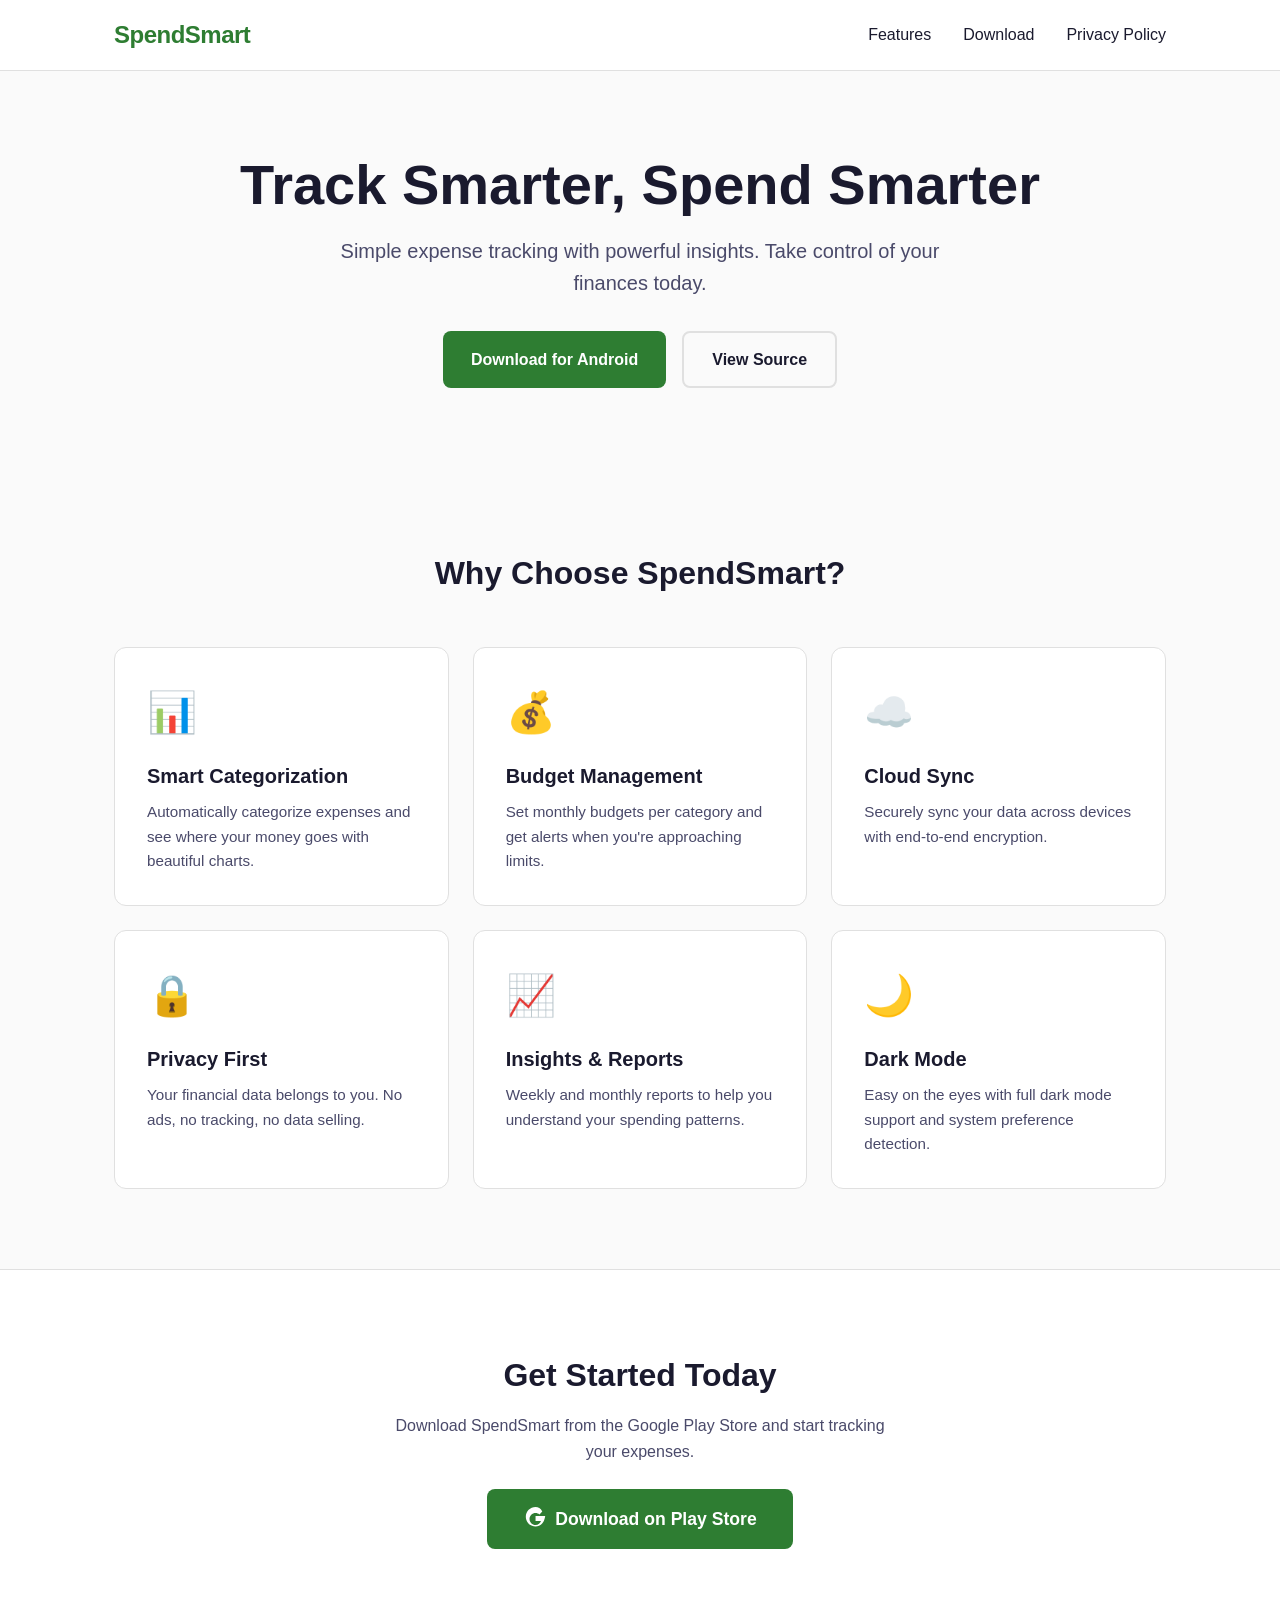
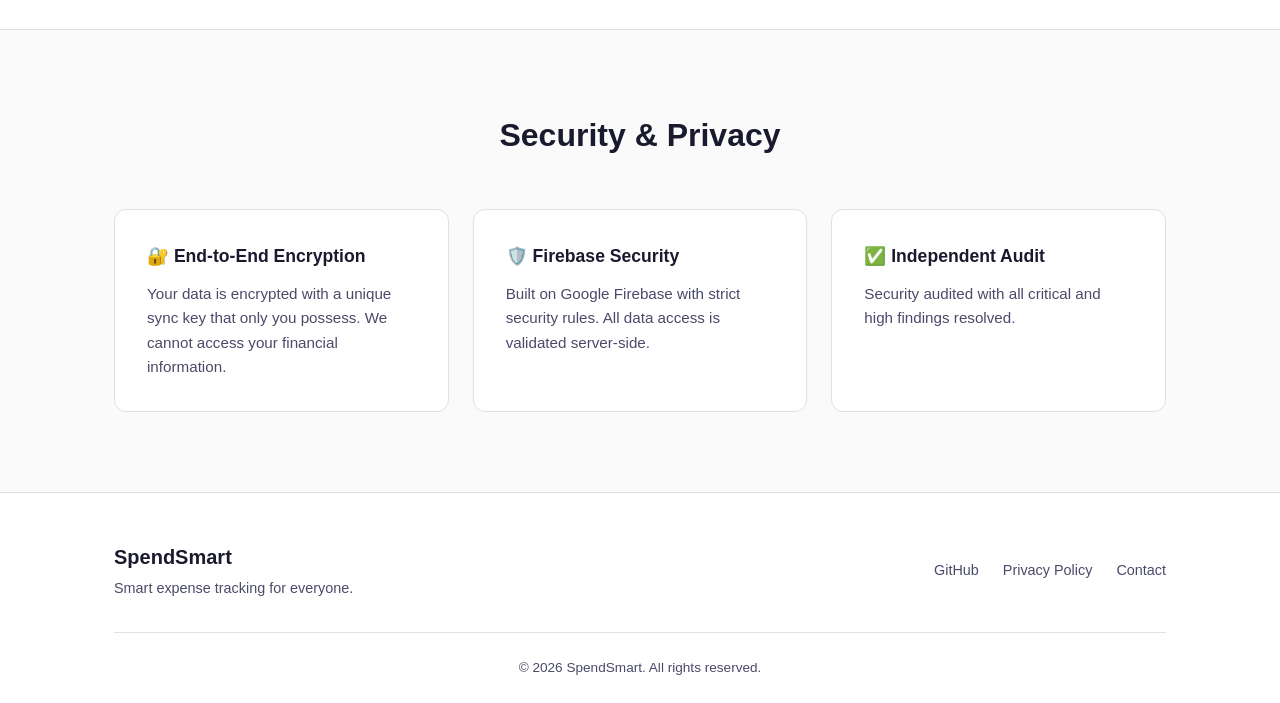
==== index.html @ 64255b1c "Fix broken audit report link pointing to local path" ====
<!DOCTYPE html>
<html lang="en">
<head>
    <meta charset="UTF-8">
    <meta name="viewport" content="width=device-width, initial-scale=1.0">
    <meta name="description" content="SpendSmart - Smart expense tracking made simple. Track your spending, set budgets, and achieve your financial goals.">
    <title>SpendSmart - Smart Expense Tracking</title>
    <link rel="stylesheet" href="src/styles.css">
    <link rel="icon" href="public/favicon.ico">
</head>
<body>
    <header class="header">
        <nav class="nav container">
            <a href="#" class="logo">SpendSmart</a>
            <ul class="nav-links">
                <li><a href="#features">Features</a></li>
                <li><a href="#download">Download</a></li>
                <li><a href="privacy.html">Privacy Policy</a></li>
            </ul>
        </nav>
    </header>

    <main>
        <section class="hero">
            <div class="container">
                <h1>Track Smarter, Spend Smarter</h1>
                <p class="tagline">Simple expense tracking with powerful insights. Take control of your finances today.</p>
                <div class="cta-group">
                    <a href="#download" class="btn btn-primary">Download for Android</a>
                    <a href="https://github.com/mikusan-dot/Spendsmart_Website" class="btn btn-secondary" target="_blank">View Source</a>
                </div>
            </div>
        </section>

        <section id="features" class="features">
            <div class="container">
                <h2>Why Choose SpendSmart?</h2>
                <div class="features-grid">
                    <article class="feature-card">
                        <div class="feature-icon">📊</div>
                        <h3>Smart Categorization</h3>
                        <p>Automatically categorize expenses and see where your money goes with beautiful charts.</p>
                    </article>
                    <article class="feature-card">
                        <div class="feature-icon">💰</div>
                        <h3>Budget Management</h3>
                        <p>Set monthly budgets per category and get alerts when you're approaching limits.</p>
                    </article>
                    <article class="feature-card">
                        <div class="feature-icon">☁️</div>
                        <h3>Cloud Sync</h3>
                        <p>Securely sync your data across devices with end-to-end encryption.</p>
                    </article>
                    <article class="feature-card">
                        <div class="feature-icon">🔒</div>
                        <h3>Privacy First</h3>
                        <p>Your financial data belongs to you. No ads, no tracking, no data selling.</p>
                    </article>
                    <article class="feature-card">
                        <div class="feature-icon">📈</div>
                        <h3>Insights & Reports</h3>
                        <p>Weekly and monthly reports to help you understand your spending patterns.</p>
                    </article>
                    <article class="feature-card">
                        <div class="feature-icon">🌙</div>
                        <h3>Dark Mode</h3>
                        <p>Easy on the eyes with full dark mode support and system preference detection.</p>
                    </article>
                </div>
            </div>
        </section>

        <section id="download" class="download">
            <div class="container">
                <h2>Get Started Today</h2>
                <p>Download SpendSmart from the Google Play Store and start tracking your expenses.</p>
                <a href="https://play.google.com/store/apps/details?id=com.spendsmart.app" class="btn btn-primary btn-large" target="_blank">
                    <svg width="24" height="24" viewBox="0 0 24 24" fill="currentColor"><path d="M12.545,10.239v3.821h5.445c-0.712,2.315-2.647,3.972-5.445,3.972c-3.327,0-6.033-2.706-6.033-6.033s2.706-6.033,6.033-6.033c1.498,0,2.866,0.539,3.921,1.453l2.814-2.814C17.543,0.97,15.364,0,12.545,0C7.178,0,2.81,4.369,2.81,9.737s4.368,9.737,9.737,9.737c5.824,0,8.899-4.736,9.663-10.529H12.545z"/></svg>
                    Download on Play Store
                </a>
            </div>
        </section>

        <section class="security">
            <div class="container">
                <h2>Security & Privacy</h2>
                <div class="security-grid">
                    <div class="security-item">
                        <h3>🔐 End-to-End Encryption</h3>
                        <p>Your data is encrypted with a unique sync key that only you possess. We cannot access your financial information.</p>
                    </div>
                    <div class="security-item">
                        <h3>🛡️ Firebase Security</h3>
                        <p>Built on Google Firebase with strict security rules. All data access is validated server-side.</p>
                    </div>
                    <div class="security-item">
                        <h3>✅ Independent Audit</h3>
                        <p>Security audited with all critical and high findings resolved.</p>
                    </div>
                </div>
            </div>
        </section>
    </main>

    <footer class="footer">
        <div class="container">
            <div class="footer-content">
                <div class="footer-brand">
                    <h3>SpendSmart</h3>
                    <p>Smart expense tracking for everyone.</p>
                </div>
                <nav class="footer-links">
                    <a href="https://github.com/mikusan-dot/Spendsmart_Website" target="_blank">GitHub</a>
                    <a href="privacy.html">Privacy Policy</a>
                    <a href="mailto:support@spendsmart.app">Contact</a>
                </nav>
            </div>
            <div class="footer-bottom">
                <p>&copy; 2026 SpendSmart. All rights reserved.</p>
            </div>
        </div>
    </footer>
</body>
</html>
---- src/styles.css ----
* {
    margin: 0;
    padding: 0;
    box-sizing: border-box;
}

:root {
    --primary: #2E7D32;
    --primary-dark: #1B5E20;
    --primary-light: #4CAF50;
    --secondary: #1565C0;
    --text: #1A1A2E;
    --text-light: #4A4A6A;
    --bg: #FAFAFA;
    --bg-alt: #FFFFFF;
    --border: #E0E0E0;
    --shadow: 0 2px 8px rgba(0,0,0,0.08);
    --shadow-lg: 0 8px 24px rgba(0,0,0,0.12);
    --radius: 12px;
    --transition: 0.2s ease;
}

@media (prefers-color-scheme: dark) {
    :root {
        --primary: #66BB6A;
        --primary-dark: #4CAF50;
        --primary-light: #81C784;
        --secondary: #64B5F6;
        --text: #E8E8F0;
        --text-light: #A0A0B8;
        --bg: #12121A;
        --bg-alt: #1E1E2A;
        --border: #2D2D3D;
        --shadow: 0 2px 8px rgba(0,0,0,0.3);
        --shadow-lg: 0 8px 24px rgba(0,0,0,0.4);
    }
}

html {
    scroll-behavior: smooth;
}

body {
    font-family: -apple-system, BlinkMacSystemFont, 'Segoe UI', Roboto, Oxygen, Ubuntu, sans-serif;
    line-height: 1.6;
    color: var(--text);
    background: var(--bg);
    min-height: 100vh;
    display: flex;
    flex-direction: column;
}

.container {
    max-width: 1100px;
    margin: 0 auto;
    padding: 0 24px;
}

a {
    color: var(--primary);
    text-decoration: none;
    transition: color var(--transition);
}

a:hover {
    color: var(--primary-dark);
}

img {
    max-width: 100%;
    height: auto;
}

/* Header */
.header {
    position: sticky;
    top: 0;
    z-index: 100;
    background: var(--bg-alt);
    border-bottom: 1px solid var(--border);
    padding: 16px 0;
}

.nav {
    display: flex;
    justify-content: space-between;
    align-items: center;
}

.logo {
    font-size: 1.5rem;
    font-weight: 700;
    color: var(--primary);
    letter-spacing: -0.5px;
}

.nav-links {
    display: flex;
    gap: 32px;
    list-style: none;
}

.nav-links a {
    font-weight: 500;
    color: var(--text);
    padding: 8px 0;
    position: relative;
}

.nav-links a::after {
    content: '';
    position: absolute;
    bottom: 0;
    left: 0;
    width: 0;
    height: 2px;
    background: var(--primary);
    transition: width var(--transition);
}

.nav-links a:hover::after {
    width: 100%;
}

/* Buttons */
.btn {
    display: inline-flex;
    align-items: center;
    gap: 8px;
    padding: 14px 28px;
    border-radius: 8px;
    font-weight: 600;
    font-size: 1rem;
    border: none;
    cursor: pointer;
    transition: all var(--transition);
}

.btn-primary {
    background: var(--primary);
    color: white;
}

.btn-primary:hover {
    background: var(--primary-dark);
    transform: translateY(-1px);
    box-shadow: var(--shadow-lg);
}

.btn-secondary {
    background: transparent;
    color: var(--text);
    border: 2px solid var(--border);
}

.btn-secondary:hover {
    border-color: var(--primary);
    color: var(--primary);
}

.btn-large {
    padding: 16px 36px;
    font-size: 1.1rem;
}

/* Hero */
.hero {
    padding: 80px 0;
    text-align: center;
}

.hero h1 {
    font-size: clamp(2.5rem, 5vw, 3.5rem);
    font-weight: 800;
    line-height: 1.2;
    margin-bottom: 16px;
    color: var(--text);
}

.tagline {
    font-size: 1.25rem;
    color: var(--text-light);
    max-width: 600px;
    margin: 0 auto 32px;
}

.cta-group {
    display: flex;
    gap: 16px;
    justify-content: center;
    flex-wrap: wrap;
}

/* Features */
.features {
    padding: 80px 0;
}

.features h2 {
    text-align: center;
    font-size: 2rem;
    margin-bottom: 48px;
    color: var(--text);
}

.features-grid {
    display: grid;
    grid-template-columns: repeat(auto-fit, minmax(280px, 1fr));
    gap: 24px;
}

.feature-card {
    background: var(--bg-alt);
    padding: 32px;
    border-radius: var(--radius);
    border: 1px solid var(--border);
    transition: transform var(--transition), box-shadow var(--transition);
}

.feature-card:hover {
    transform: translateY(-4px);
    box-shadow: var(--shadow-lg);
}

.feature-icon {
    font-size: 2.5rem;
    margin-bottom: 16px;
}

.feature-card h3 {
    font-size: 1.25rem;
    margin-bottom: 8px;
    color: var(--text);
}

.feature-card p {
    color: var(--text-light);
    font-size: 0.95rem;
}

/* Download */
.download {
    padding: 80px 0;
    text-align: center;
    background: var(--bg-alt);
    border-top: 1px solid var(--border);
    border-bottom: 1px solid var(--border);
}

.download h2 {
    font-size: 2rem;
    margin-bottom: 12px;
    color: var(--text);
}

.download p {
    color: var(--text-light);
    margin-bottom: 24px;
    max-width: 500px;
    margin-left: auto;
    margin-right: auto;
}

/* Security */
.security {
    padding: 80px 0;
}

.security h2 {
    text-align: center;
    font-size: 2rem;
    margin-bottom: 48px;
    color: var(--text);
}

.security-grid {
    display: grid;
    grid-template-columns: repeat(auto-fit, minmax(280px, 1fr));
    gap: 24px;
}

.security-item {
    background: var(--bg-alt);
    padding: 32px;
    border-radius: var(--radius);
    border: 1px solid var(--border);
}

.security-item h3 {
    font-size: 1.1rem;
    margin-bottom: 12px;
    color: var(--text);
}

.security-item p {
    color: var(--text-light);
    font-size: 0.95rem;
}

.security-item code {
    background: var(--bg);
    padding: 2px 6px;
    border-radius: 4px;
    font-family: 'SF Mono', Monaco, monospace;
    font-size: 0.85em;
}

/* Privacy Page */
.privacy-main {
    padding: 60px 0 80px;
    flex: 1;
}

.privacy-main h1 {
    font-size: 2.5rem;
    margin-bottom: 8px;
    color: var(--text);
}

.last-updated {
    color: var(--text-light);
    margin-bottom: 40px;
}

.privacy-main section {
    margin-bottom: 40px;
    padding-bottom: 40px;
    border-bottom: 1px solid var(--border);
}

.privacy-main section:last-child {
    border-bottom: none;
}

.privacy-main h2 {
    font-size: 1.5rem;
    margin-bottom: 16px;
    color: var(--text);
}

.privacy-main p {
    color: var(--text-light);
    margin-bottom: 12px;
}

.privacy-main ul {
    margin-left: 24px;
    margin-bottom: 12px;
    color: var(--text-light);
}

.privacy-main li {
    margin-bottom: 8px;
}

.privacy-main strong {
    color: var(--text);
}

/* Footer */
.footer {
    background: var(--bg-alt);
    border-top: 1px solid var(--border);
    padding: 48px 0 24px;
    margin-top: auto;
}

.footer-content {
    display: flex;
    justify-content: space-between;
    align-items: center;
    flex-wrap: wrap;
    gap: 24px;
    margin-bottom: 32px;
}

.footer-brand h3 {
    font-size: 1.25rem;
    color: var(--text);
    margin-bottom: 4px;
}

.footer-brand p {
    color: var(--text-light);
    font-size: 0.9rem;
}

.footer-links {
    display: flex;
    gap: 24px;
}

.footer-links a {
    color: var(--text-light);
    font-weight: 500;
    font-size: 0.9rem;
}

.footer-links a:hover {
    color: var(--primary);
}

.footer-bottom {
    padding-top: 24px;
    border-top: 1px solid var(--border);
    text-align: center;
}

.footer-bottom p {
    color: var(--text-light);
    font-size: 0.85rem;
}

/* Responsive */
@media (max-width: 768px) {
    .nav-links {
        gap: 16px;
    }

    .nav-links a {
        font-size: 0.9rem;
    }

    .hero {
        padding: 60px 0;
    }

    .cta-group {
        flex-direction: column;
        align-items: center;
    }

    .btn {
        width: 100%;
        max-width: 280px;
        justify-content: center;
    }

    .footer-content {
        flex-direction: column;
        text-align: center;
    }
}

@media (max-width: 480px) {
    .container {
        padding: 0 16px;
    }

    .features-grid,
    .security-grid {
        grid-template-columns: 1fr;
    }
}
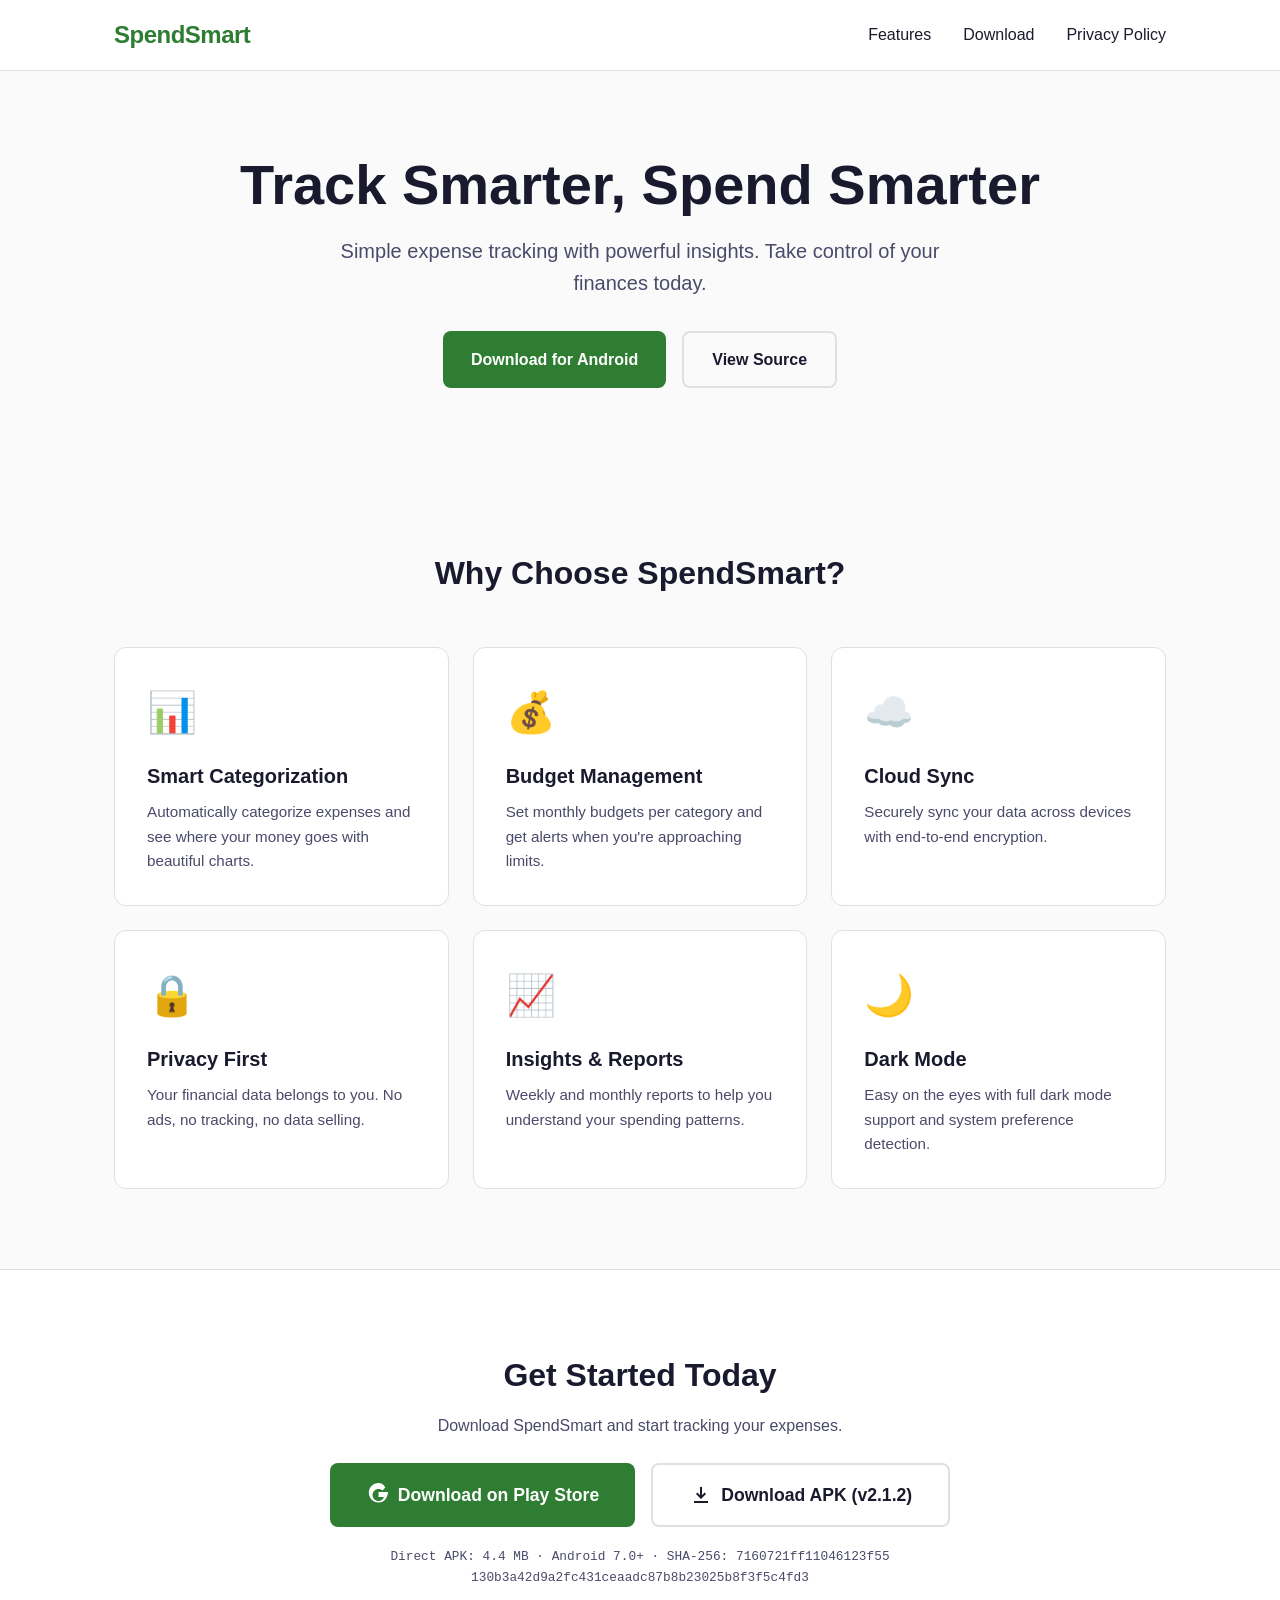
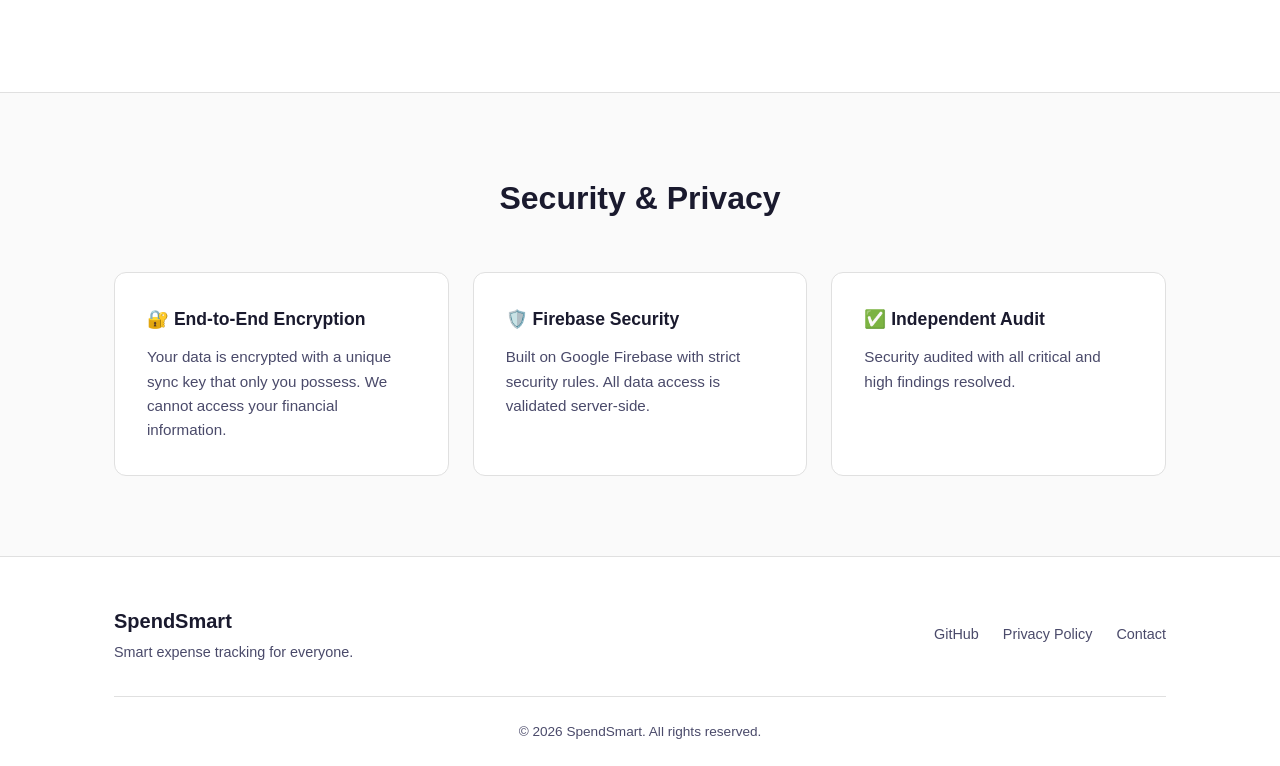
==== commit b8bb8411: "Add release APK (v2.1.2) direct download option" ====
--- a/index.html
+++ b/index.html
@@ -73,11 +73,18 @@
         <section id="download" class="download">
             <div class="container">
                 <h2>Get Started Today</h2>
-                <p>Download SpendSmart from the Google Play Store and start tracking your expenses.</p>
-                <a href="https://play.google.com/store/apps/details?id=com.spendsmart.app" class="btn btn-primary btn-large" target="_blank">
-                    <svg width="24" height="24" viewBox="0 0 24 24" fill="currentColor"><path d="M12.545,10.239v3.821h5.445c-0.712,2.315-2.647,3.972-5.445,3.972c-3.327,0-6.033-2.706-6.033-6.033s2.706-6.033,6.033-6.033c1.498,0,2.866,0.539,3.921,1.453l2.814-2.814C17.543,0.97,15.364,0,12.545,0C7.178,0,2.81,4.369,2.81,9.737s4.368,9.737,9.737,9.737c5.824,0,8.899-4.736,9.663-10.529H12.545z"/></svg>
-                    Download on Play Store
-                </a>
+                <p>Download SpendSmart and start tracking your expenses.</p>
+                <div class="cta-group">
+                    <a href="https://play.google.com/store/apps/details?id=com.spendsmart.app" class="btn btn-primary btn-large" target="_blank" rel="noopener">
+                        <svg width="24" height="24" viewBox="0 0 24 24" fill="currentColor"><path d="M12.545,10.239v3.821h5.445c-0.712,2.315-2.647,3.972-5.445,3.972c-3.327,0-6.033-2.706-6.033-6.033s2.706-6.033,6.033-6.033c1.498,0,2.866,0.539,3.921,1.453l2.814-2.814C17.543,0.97,15.364,0,12.545,0C7.178,0,2.81,4.369,2.81,9.737s4.368,9.737,9.737,9.737c5.824,0,8.899-4.736,9.663-10.529H12.545z"/></svg>
+                        Download on Play Store
+                    </a>
+                    <a href="downloads/SpendSmart-2.1.2-release.apk" class="btn btn-secondary btn-large" download>
+                        <svg width="24" height="24" viewBox="0 0 24 24" fill="currentColor"><path d="M12 16l-5-5 1.41-1.41L11 12.17V4h2v8.17l2.59-2.58L17 11l-5 5zm-7 4h14v-2H5v2z"/></svg>
+                        Download APK (v2.1.2)
+                    </a>
+                </div>
+                <p class="apk-note">Direct APK: 4.4 MB · Android 7.0+ · SHA-256: 7160721ff11046123f55130b3a42d9a2fc431ceaadc87b8b23025b8f3f5c4fd3</p>
             </div>
         </section>
 
--- a/src/styles.css
+++ b/src/styles.css
@@ -261,6 +261,14 @@
     margin-right: auto;
 }
 
+.apk-note {
+    margin-top: 20px;
+    font-size: 0.8rem;
+    color: var(--text-light);
+    word-break: break-all;
+    font-family: 'SF Mono', Monaco, monospace;
+}
+
 /* Security */
 .security {
     padding: 80px 0;
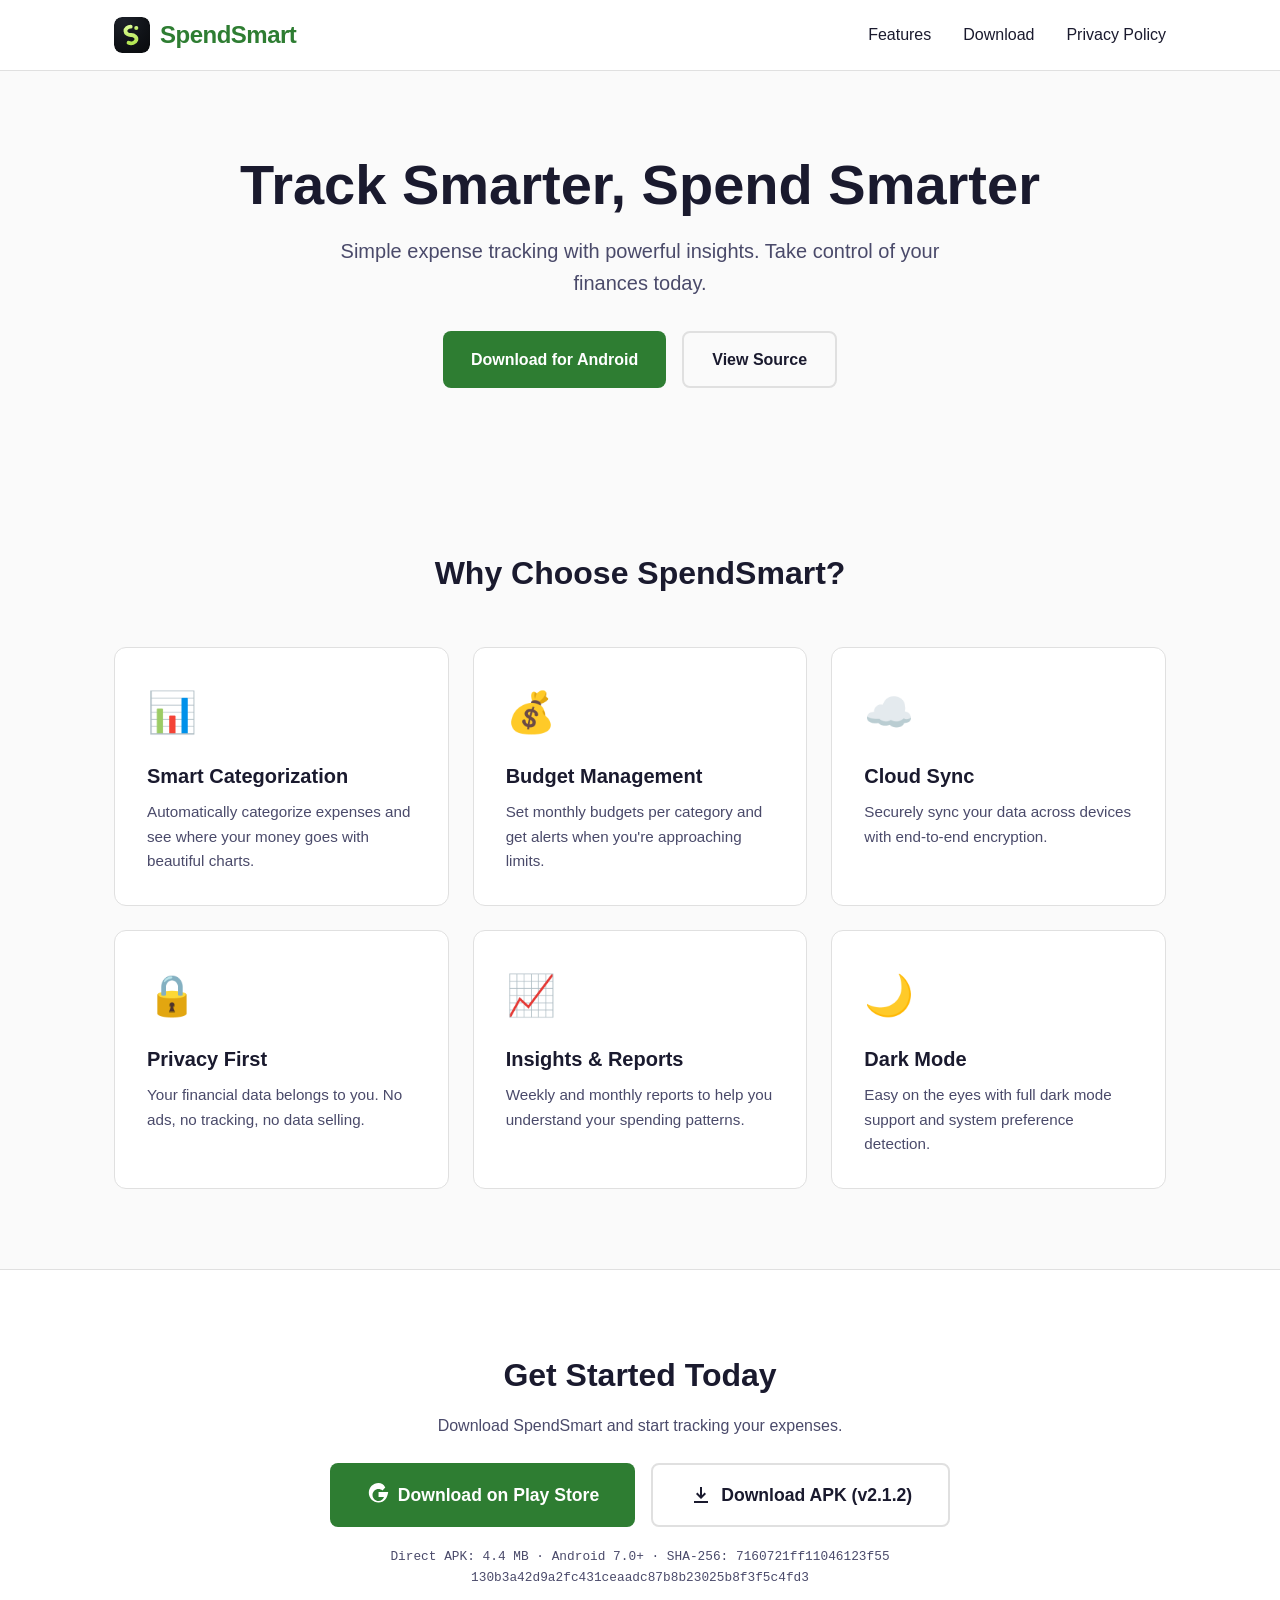
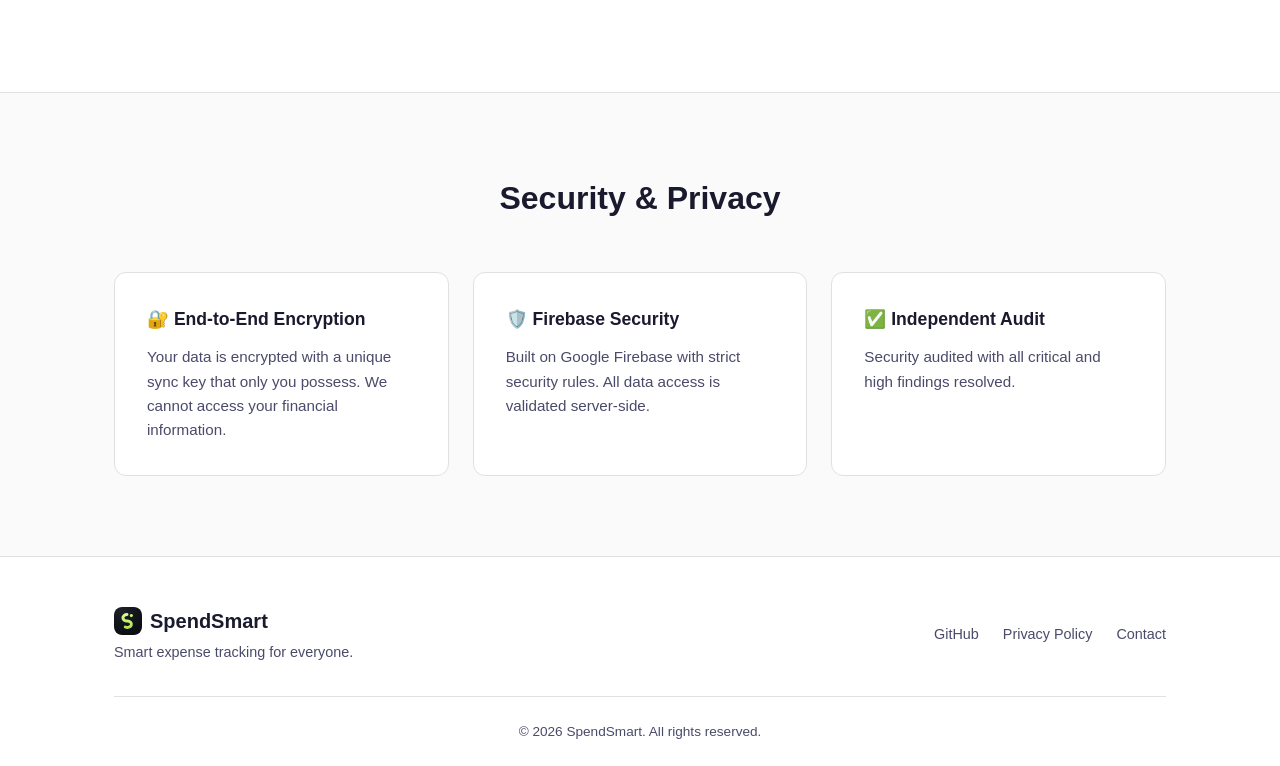
==== commit b2c3100e: "Use app logo for favicon, header and footer" ====
--- a/index.html
+++ b/index.html
@@ -6,12 +6,17 @@
     <meta name="description" content="SpendSmart - Smart expense tracking made simple. Track your spending, set budgets, and achieve your financial goals.">
     <title>SpendSmart - Smart Expense Tracking</title>
     <link rel="stylesheet" href="src/styles.css">
-    <link rel="icon" href="public/favicon.ico">
+    <link rel="icon" type="image/svg+xml" href="public/favicon.svg">
+    <link rel="icon" type="image/png" href="public/favicon.ico">
+    <link rel="apple-touch-icon" href="public/apple-touch-icon.png">
 </head>
 <body>
     <header class="header">
         <nav class="nav container">
-            <a href="#" class="logo">SpendSmart</a>
+            <a href="#" class="logo">
+                <img src="public/logo.svg" alt="SpendSmart logo" class="logo-img" width="36" height="36">
+                <span>SpendSmart</span>
+            </a>
             <ul class="nav-links">
                 <li><a href="#features">Features</a></li>
                 <li><a href="#download">Download</a></li>
@@ -113,7 +118,7 @@
         <div class="container">
             <div class="footer-content">
                 <div class="footer-brand">
-                    <h3>SpendSmart</h3>
+                    <h3><img src="public/logo.svg" alt="" class="logo-img" width="28" height="28">SpendSmart</h3>
                     <p>Smart expense tracking for everyone.</p>
                 </div>
                 <nav class="footer-links">
--- a/src/styles.css
+++ b/src/styles.css
@@ -88,10 +88,25 @@
 }
 
 .logo {
+    display: inline-flex;
+    align-items: center;
+    gap: 10px;
     font-size: 1.5rem;
     font-weight: 700;
     color: var(--primary);
     letter-spacing: -0.5px;
+}
+
+.logo-img {
+    border-radius: 8px;
+    display: inline-block;
+    vertical-align: middle;
+}
+
+.footer-brand h3 {
+    display: flex;
+    align-items: center;
+    gap: 8px;
 }
 
 .nav-links {
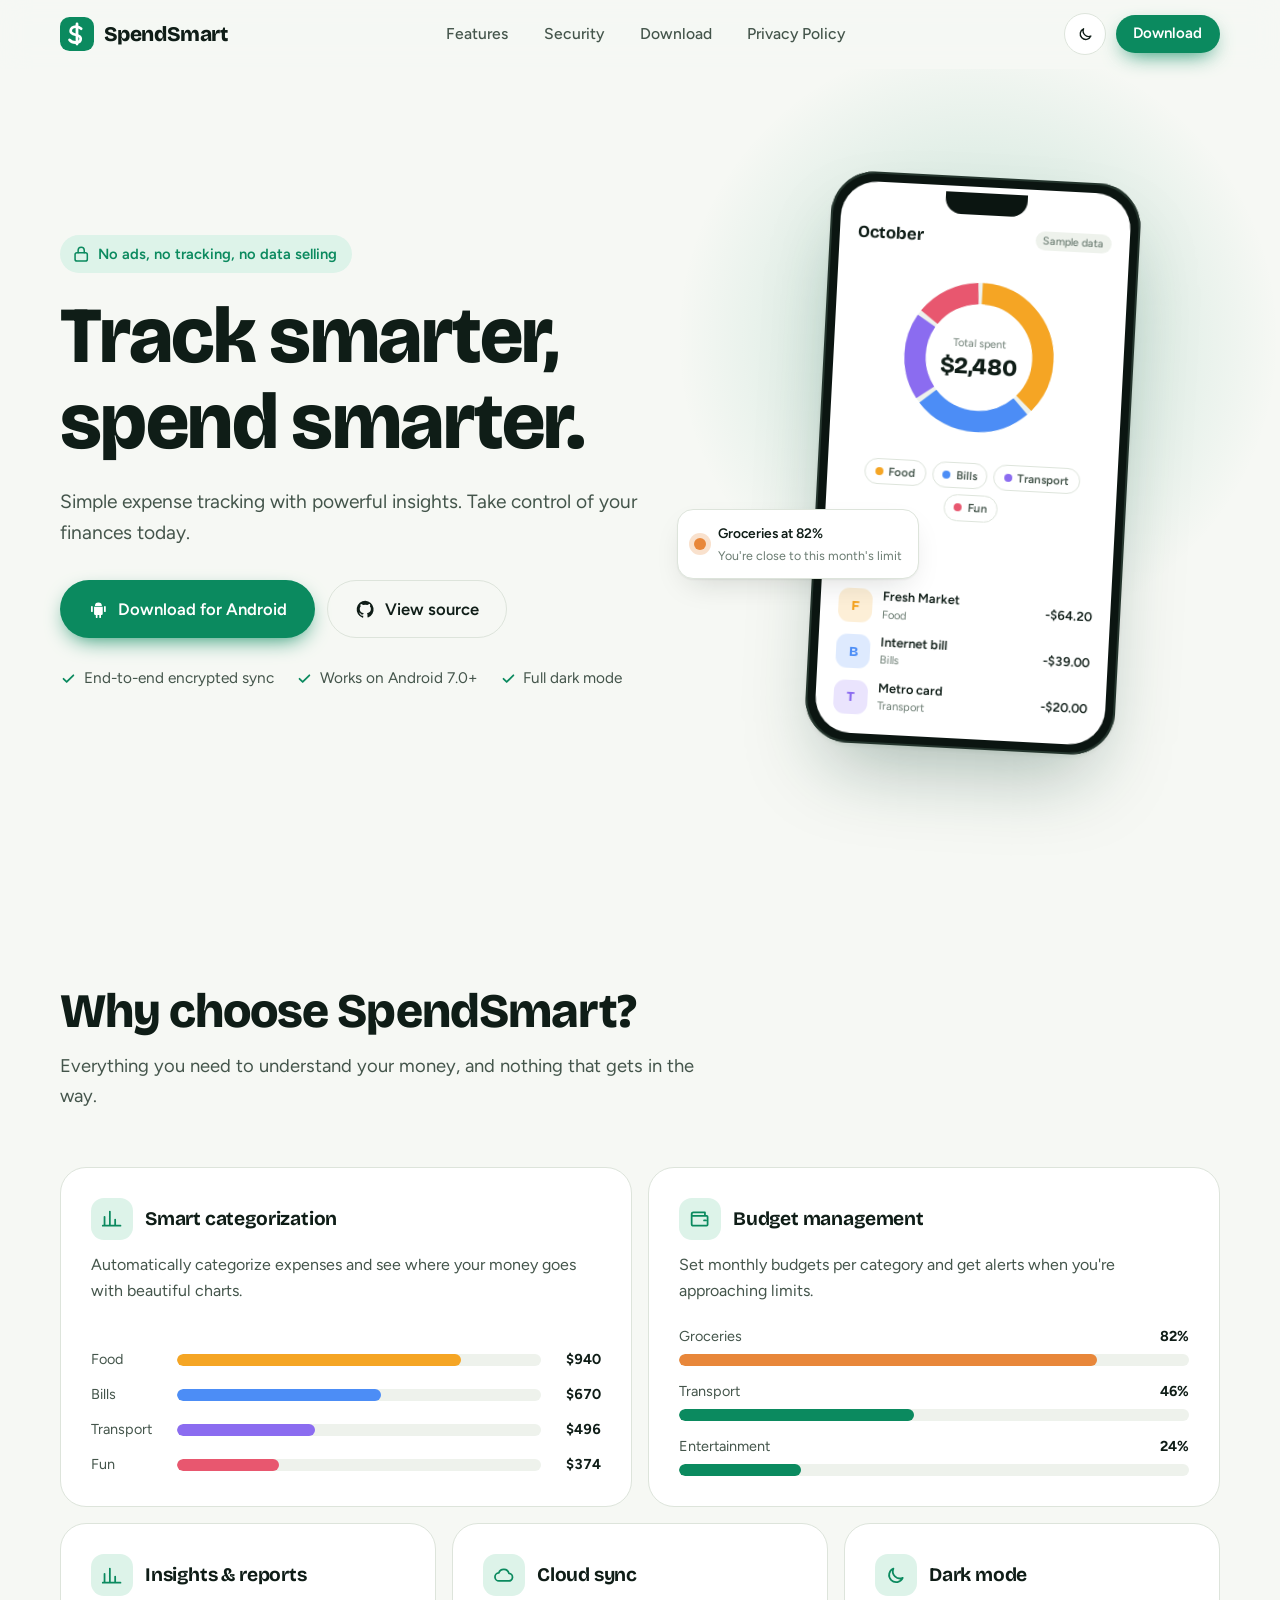
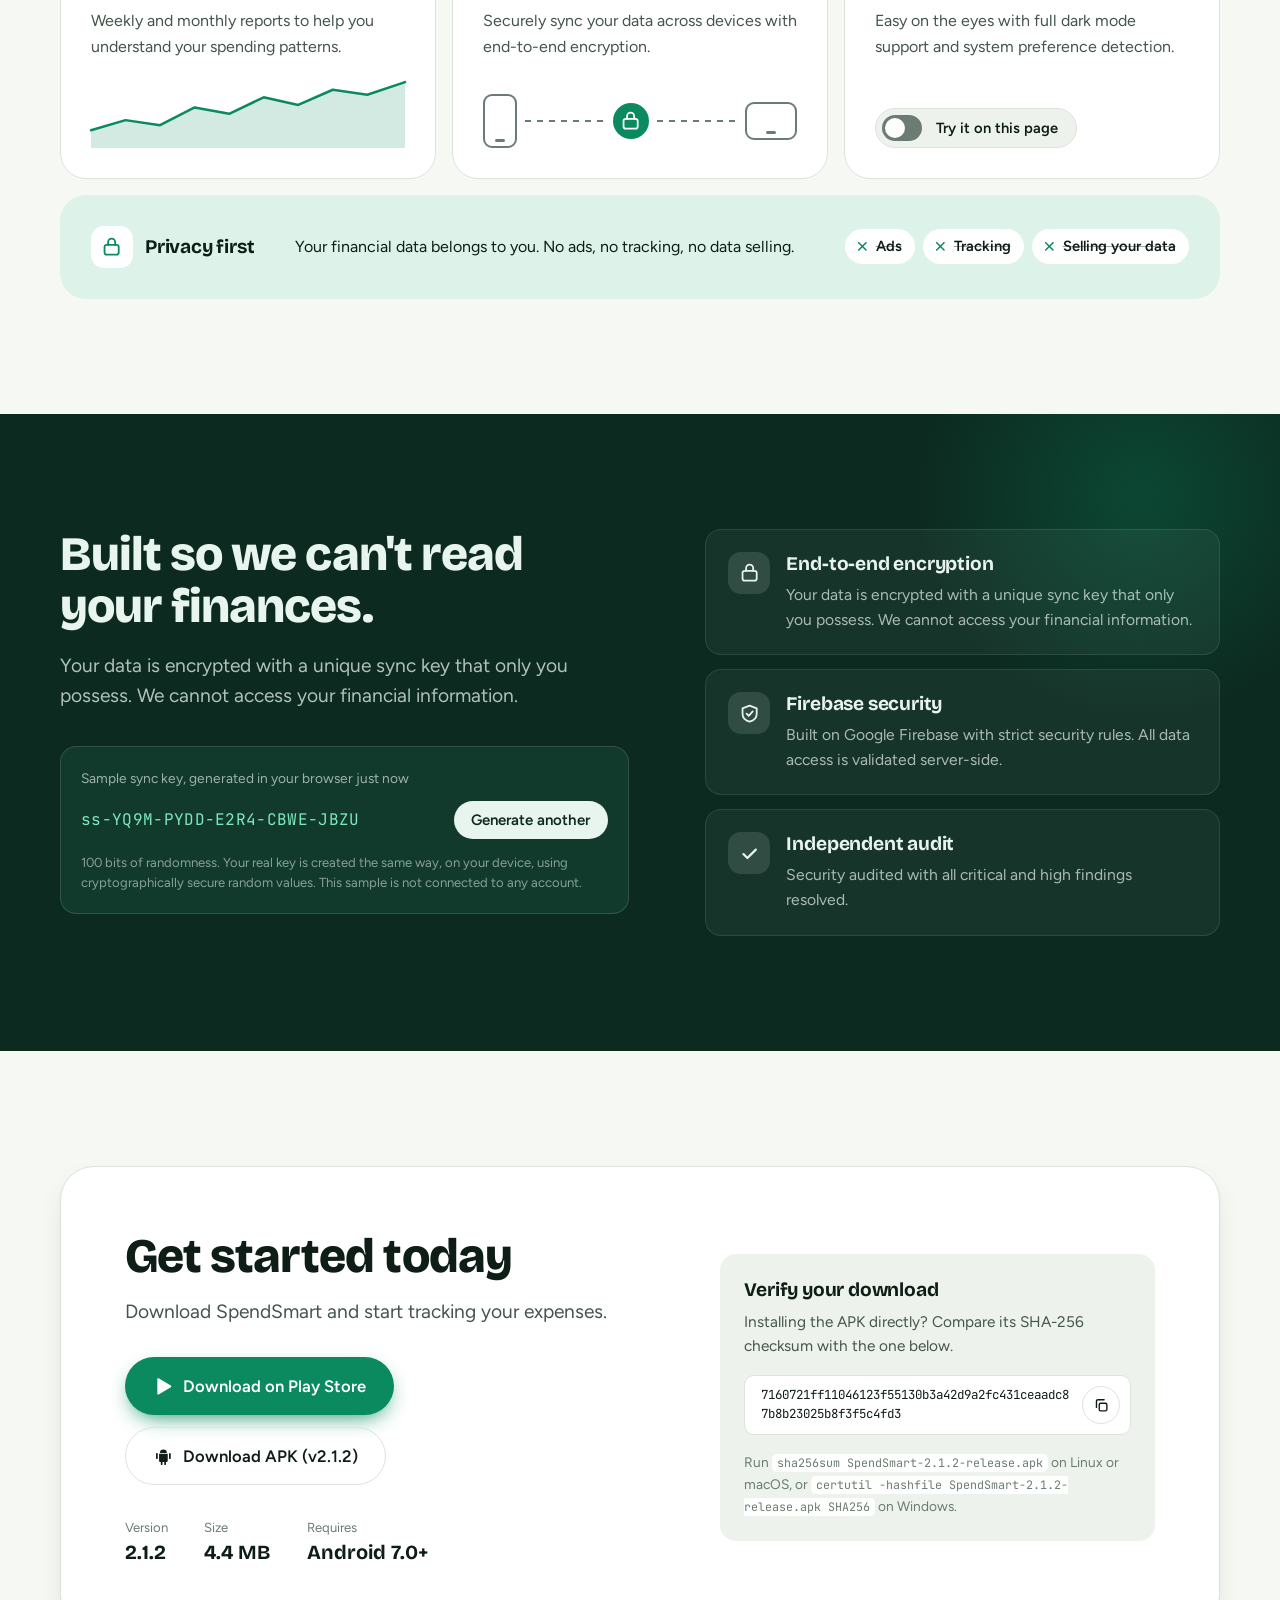
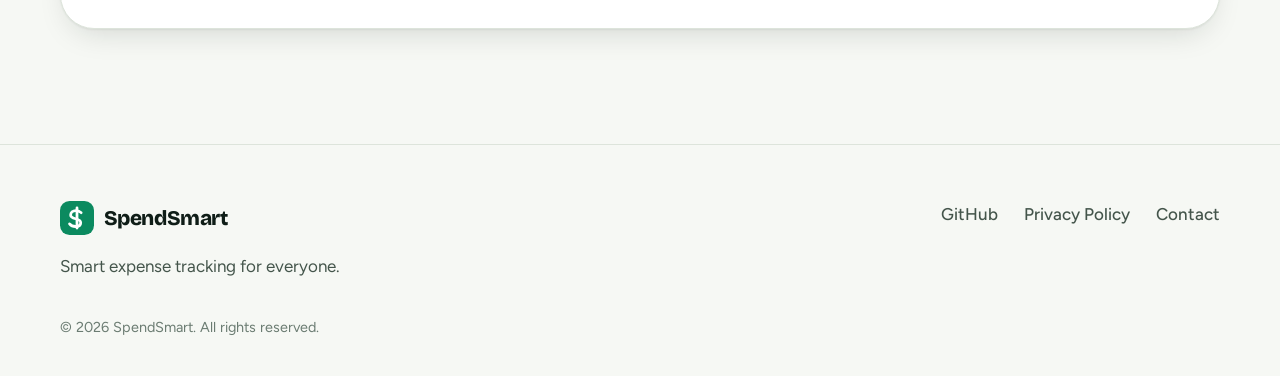
==== commit e2e5287f: "Replace site with new design (interactive preview, bento features, dark mode, checksum verify)" ====
--- a/index.html
+++ b/index.html
@@ -1,136 +1,313 @@
 <!DOCTYPE html>
 <html lang="en">
 <head>
-    <meta charset="UTF-8">
-    <meta name="viewport" content="width=device-width, initial-scale=1.0">
-    <meta name="description" content="SpendSmart - Smart expense tracking made simple. Track your spending, set budgets, and achieve your financial goals.">
-    <title>SpendSmart - Smart Expense Tracking</title>
-    <link rel="stylesheet" href="src/styles.css">
-    <link rel="icon" type="image/svg+xml" href="public/favicon.svg">
-    <link rel="icon" type="image/png" href="public/favicon.ico">
-    <link rel="apple-touch-icon" href="public/apple-touch-icon.png">
+  <meta charset="UTF-8">
+  <meta name="viewport" content="width=device-width, initial-scale=1.0">
+  <title>SpendSmart - Smart Expense Tracking</title>
+  <meta name="description" content="SpendSmart - Smart expense tracking made simple. Track your spending, set budgets, and achieve your financial goals.">
+  <meta name="theme-color" content="#0B8A5F">
+  <meta property="og:type" content="website">
+  <meta property="og:title" content="SpendSmart - Smart Expense Tracking">
+  <meta property="og:description" content="Simple expense tracking with powerful insights. Private by design, encrypted end to end.">
+  <meta property="og:url" content="https://mikusan-dot.github.io/Spendsmart_Website/">
+  <meta name="twitter:card" content="summary">
+  <link rel="icon" type="image/svg+xml" href="public/favicon.svg">
+  <link rel="icon" href="public/favicon.ico" sizes="any">
+  <link rel="preconnect" href="https://fonts.googleapis.com">
+  <link rel="preconnect" href="https://fonts.gstatic.com" crossorigin>
+  <link href="https://fonts.googleapis.com/css2?family=Bricolage+Grotesque:opsz,wght@12..96,500;12..96,700;12..96,800&family=Figtree:wght@400;500;600&family=JetBrains+Mono:wght@500&display=swap" rel="stylesheet">
+  <link rel="stylesheet" href="src/styles.css">
+  <script>
+    /* Apply saved theme before first paint to avoid a flash */
+    try { var t = localStorage.getItem('ss-theme'); if (t) document.documentElement.setAttribute('data-theme', t); } catch (e) {}
+  </script>
 </head>
 <body>
-    <header class="header">
-        <nav class="nav container">
-            <a href="#" class="logo">
-                <img src="public/logo.svg" alt="SpendSmart logo" class="logo-img" width="36" height="36">
-                <span>SpendSmart</span>
-            </a>
-            <ul class="nav-links">
-                <li><a href="#features">Features</a></li>
-                <li><a href="#download">Download</a></li>
-                <li><a href="privacy.html">Privacy Policy</a></li>
+  <a class="skip" href="#main">Skip to content</a>
+
+  <svg width="0" height="0" style="position:absolute" aria-hidden="true">
+    <defs>
+      <symbol id="i-chart" viewBox="0 0 24 24"><path d="M4 20V10M10 20V4M16 20v-7M22 20H2" fill="none" stroke="currentColor" stroke-width="2" stroke-linecap="round"/></symbol>
+      <symbol id="i-wallet" viewBox="0 0 24 24"><path d="M3 7a2 2 0 0 1 2-2h13v4M3 7v11a2 2 0 0 0 2 2h15a1 1 0 0 0 1-1V10a1 1 0 0 0-1-1H5a2 2 0 0 1-2-2Zm14 7h2" fill="none" stroke="currentColor" stroke-width="2" stroke-linecap="round" stroke-linejoin="round"/></symbol>
+      <symbol id="i-sync" viewBox="0 0 24 24"><path d="M20 11a8 8 0 0 0-14.5-3.5M4 4v4h4M4 13a8 8 0 0 0 14.5 3.5M20 20v-4h-4" fill="none" stroke="currentColor" stroke-width="2" stroke-linecap="round" stroke-linejoin="round"/></symbol>
+      <symbol id="i-lock" viewBox="0 0 24 24"><rect x="4" y="10" width="16" height="11" rx="2.5" fill="none" stroke="currentColor" stroke-width="2"/><path d="M8 10V7a4 4 0 0 1 8 0v3" fill="none" stroke="currentColor" stroke-width="2" stroke-linecap="round"/></symbol>
+      <symbol id="i-moon" viewBox="0 0 24 24"><path d="M20 14.5A8 8 0 0 1 9.5 4 8 8 0 1 0 20 14.5Z" fill="none" stroke="currentColor" stroke-width="2" stroke-linejoin="round"/></symbol>
+      <symbol id="i-sun" viewBox="0 0 24 24"><circle cx="12" cy="12" r="4" fill="none" stroke="currentColor" stroke-width="2"/><path d="M12 2v2M12 20v2M2 12h2M20 12h2M4.9 4.9l1.4 1.4M17.7 17.7l1.4 1.4M4.9 19.1l1.4-1.4M17.7 6.3l1.4-1.4" stroke="currentColor" stroke-width="2" stroke-linecap="round"/></symbol>
+      <symbol id="i-shield" viewBox="0 0 24 24"><path d="M12 3 4 6v6c0 4.5 3.2 7.8 8 9 4.8-1.2 8-4.5 8-9V6l-8-3Z" fill="none" stroke="currentColor" stroke-width="2" stroke-linejoin="round"/><path d="m8.5 12 2.5 2.5 4.5-5" fill="none" stroke="currentColor" stroke-width="2" stroke-linecap="round" stroke-linejoin="round"/></symbol>
+      <symbol id="i-cloud" viewBox="0 0 24 24"><path d="M7 18a4.5 4.5 0 0 1-.5-9A6 6 0 0 1 18 9.5 4 4 0 0 1 17.5 18H7Z" fill="none" stroke="currentColor" stroke-width="2" stroke-linejoin="round"/></symbol>
+      <symbol id="i-check" viewBox="0 0 24 24"><path d="m5 12.5 4.5 4.5L19 7.5" fill="none" stroke="currentColor" stroke-width="2.5" stroke-linecap="round" stroke-linejoin="round"/></symbol>
+      <symbol id="i-android" viewBox="0 0 24 24"><path d="M7 9h10v8a1.5 1.5 0 0 1-1.5 1.5H15V21a1 1 0 0 1-2 0v-2.5h-2V21a1 1 0 0 1-2 0v-2.5h-.5A1.5 1.5 0 0 1 7 17V9Zm-3.5 0a1 1 0 0 1 2 0v5a1 1 0 0 1-2 0V9Zm15 0a1 1 0 0 1 2 0v5a1 1 0 0 1-2 0V9ZM8 8a4 4 0 0 1 8 0H8Z" fill="currentColor"/></symbol>
+      <symbol id="i-play" viewBox="0 0 24 24"><path d="M5 3.5v17a1 1 0 0 0 1.5.9l14-8.5a1 1 0 0 0 0-1.8l-14-8.5A1 1 0 0 0 5 3.5Z" fill="currentColor"/></symbol>
+      <symbol id="i-github" viewBox="0 0 24 24"><path d="M12 2a10 10 0 0 0-3.2 19.5c.5.1.7-.2.7-.5v-1.8c-2.8.6-3.4-1.2-3.4-1.2-.5-1.2-1.1-1.5-1.1-1.5-.9-.6.1-.6.1-.6 1 .1 1.5 1 1.5 1 .9 1.5 2.4 1.1 2.9.8.1-.7.4-1.1.6-1.4-2.2-.3-4.6-1.1-4.6-5a3.9 3.9 0 0 1 1-2.7 3.6 3.6 0 0 1 .1-2.7s.8-.3 2.8 1a9.6 9.6 0 0 1 5 0c2-1.3 2.800-1 2.800-1 .6 1.400.2 2.400.1 2.700a3.900 3.900 0 0 1 1 2.700c0 3.900-2.400 4.700-4.600 5 .4.300.7.900.7 1.800v2.700c0 .3.200.6.700.5A10 10 0 0 0 12 2Z" fill="currentColor"/></symbol>
+      <symbol id="i-copy" viewBox="0 0 24 24"><rect x="9" y="9" width="11" height="11" rx="2" fill="none" stroke="currentColor" stroke-width="2"/><path d="M5 15V6a2 2 0 0 1 2-2h9" fill="none" stroke="currentColor" stroke-width="2" stroke-linecap="round"/></symbol>
+      <symbol id="i-x" viewBox="0 0 24 24"><path d="m6 6 12 12M18 6 6 18" fill="none" stroke="currentColor" stroke-width="2.5" stroke-linecap="round"/></symbol>
+      <symbol id="logo" viewBox="0 0 32 32"><rect width="32" height="32" rx="9" fill="currentColor"/><path d="M9 21.500c1.200 1.500 3.200 2.500 5.500 2.500 3 0 5-1.400 5-3.600 0-5-9.500-2.400-9.500-7.200C10 10.700 12 9 15 9c2 0 3.700.7 4.900 2" fill="none" stroke="#fff" stroke-width="2.600" stroke-linecap="round"/><path d="M16 6.500v19" stroke="#fff" stroke-width="2.600" stroke-linecap="round"/></symbol>
+    </defs>
+  </svg>
+
+  <header class="nav" id="top">
+    <div class="wrap nav__in">
+      <a class="brand" href="#top" aria-label="SpendSmart home">
+        <svg class="brand__mark" aria-hidden="true"><use href="#logo"/></svg>
+        <span>SpendSmart</span>
+      </a>
+      <nav class="nav__links" id="menu" aria-label="Main">
+        <a href="#features">Features</a>
+        <a href="#security">Security</a>
+        <a href="#download">Download</a>
+        <a href="privacy.html">Privacy Policy</a>
+      </nav>
+      <div class="nav__actions">
+        <button class="icon-btn" id="themeBtn" type="button" aria-label="Switch to dark mode">
+          <svg class="i-moon" aria-hidden="true"><use href="#i-moon"/></svg>
+          <svg class="i-sun" aria-hidden="true"><use href="#i-sun"/></svg>
+        </button>
+        <a class="btn btn--sm btn--primary nav__cta" href="#download">Download</a>
+        <button class="icon-btn nav__toggle" id="menuBtn" type="button" aria-expanded="false" aria-controls="menu" aria-label="Open menu">
+          <span class="burger" aria-hidden="true"></span>
+        </button>
+      </div>
+    </div>
+  </header>
+
+  <main id="main">
+    <!-- HERO -->
+    <section class="hero">
+      <div class="wrap hero__grid">
+        <div class="hero__copy">
+          <p class="pill"><svg aria-hidden="true"><use href="#i-lock"/></svg> No ads, no tracking, no data selling</p>
+          <h1>Track smarter,<br>spend smarter.</h1>
+          <p class="lead">Simple expense tracking with powerful insights. Take control of your finances today.</p>
+          <div class="hero__cta">
+            <a class="btn btn--primary btn--lg" href="#download"><svg aria-hidden="true"><use href="#i-android"/></svg> Download for Android</a>
+            <a class="btn btn--ghost btn--lg" href="https://github.com/mikusan-dot/Spendsmart_Website" rel="noopener"><svg aria-hidden="true"><use href="#i-github"/></svg> View source</a>
+          </div>
+          <ul class="hero__facts">
+            <li><svg aria-hidden="true"><use href="#i-check"/></svg> End-to-end encrypted sync</li>
+            <li><svg aria-hidden="true"><use href="#i-check"/></svg> Works on Android 7.0+</li>
+            <li><svg aria-hidden="true"><use href="#i-check"/></svg> Full dark mode</li>
+          </ul>
+        </div>
+
+        <!-- Phone: live, interactive preview with sample data -->
+        <div class="stage" aria-label="SpendSmart app preview with sample data">
+          <div class="toast" role="note">
+            <span class="toast__dot"></span>
+            <div><strong>Groceries at 82%</strong><small>You're close to this month's limit</small></div>
+          </div>
+          <div class="phone">
+            <div class="phone__notch" aria-hidden="true"></div>
+            <div class="screen">
+              <div class="screen__top">
+                <span>October</span>
+                <span class="screen__tag">Sample data</span>
+              </div>
+              <div class="donut">
+                <svg viewBox="0 0 120 120" id="donut" role="img" aria-label="Spending by category">
+                  <circle class="donut__track" cx="60" cy="60" r="42"/>
+                </svg>
+                <div class="donut__mid">
+                  <small id="donutLabel">Total spent</small>
+                  <strong id="donutValue">$2,480</strong>
+                </div>
+              </div>
+              <div class="chips" id="chips" role="group" aria-label="Filter by category"></div>
+              <ul class="tx">
+                <li><span class="tx__ic" style="--c:#F5A524">F</span><div><b>Fresh Market</b><small>Food</small></div><em>-$64.20</em></li>
+                <li><span class="tx__ic" style="--c:#4C8DF6">B</span><div><b>Internet bill</b><small>Bills</small></div><em>-$39.00</em></li>
+                <li><span class="tx__ic" style="--c:#8B6CF0">T</span><div><b>Metro card</b><small>Transport</small></div><em>-$20.00</em></li>
+              </ul>
+            </div>
+          </div>
+        </div>
+      </div>
+    </section>
+
+    <!-- FEATURES -->
+    <section class="section" id="features">
+      <div class="wrap">
+        <div class="section__head">
+          <h2>Why choose SpendSmart?</h2>
+          <p>Everything you need to understand your money, and nothing that gets in the way.</p>
+        </div>
+
+        <div class="bento">
+          <article class="tile tile--cat">
+            <div class="tile__head">
+              <span class="ic"><svg aria-hidden="true"><use href="#i-chart"/></svg></span>
+              <h3>Smart categorization</h3>
+            </div>
+            <p>Automatically categorize expenses and see where your money goes with beautiful charts.</p>
+            <div class="bars" aria-hidden="true">
+              <div class="bars__row"><span>Food</span><i style="--w:78%;--c:#F5A524"></i><b>$940</b></div>
+              <div class="bars__row"><span>Bills</span><i style="--w:56%;--c:#4C8DF6"></i><b>$670</b></div>
+              <div class="bars__row"><span>Transport</span><i style="--w:38%;--c:#8B6CF0"></i><b>$496</b></div>
+              <div class="bars__row"><span>Fun</span><i style="--w:28%;--c:#E8576F"></i><b>$374</b></div>
+            </div>
+          </article>
+
+          <article class="tile tile--budget">
+            <div class="tile__head">
+              <span class="ic"><svg aria-hidden="true"><use href="#i-wallet"/></svg></span>
+              <h3>Budget management</h3>
+            </div>
+            <p>Set monthly budgets per category and get alerts when you're approaching limits.</p>
+            <div class="meters" aria-hidden="true">
+              <div class="meter"><div class="meter__top"><span>Groceries</span><b>82%</b></div><div class="meter__bar warn"><i style="--w:82%"></i></div></div>
+              <div class="meter"><div class="meter__top"><span>Transport</span><b>46%</b></div><div class="meter__bar"><i style="--w:46%"></i></div></div>
+              <div class="meter"><div class="meter__top"><span>Entertainment</span><b>24%</b></div><div class="meter__bar"><i style="--w:24%"></i></div></div>
+            </div>
+          </article>
+
+          <article class="tile tile--insights">
+            <div class="tile__head">
+              <span class="ic"><svg aria-hidden="true"><use href="#i-chart"/></svg></span>
+              <h3>Insights &amp; reports</h3>
+            </div>
+            <p>Weekly and monthly reports to help you understand your spending patterns.</p>
+            <svg class="spark" viewBox="0 0 200 60" preserveAspectRatio="none" aria-hidden="true">
+              <path class="spark__area" d="M0 46 L22 38 L44 42 L66 28 L88 33 L110 20 L132 26 L154 14 L176 18 L200 8 L200 60 L0 60Z"/>
+              <path class="spark__line" d="M0 46 L22 38 L44 42 L66 28 L88 33 L110 20 L132 26 L154 14 L176 18 L200 8"/>
+            </svg>
+          </article>
+
+          <article class="tile tile--sync">
+            <div class="tile__head">
+              <span class="ic"><svg aria-hidden="true"><use href="#i-cloud"/></svg></span>
+              <h3>Cloud sync</h3>
+            </div>
+            <p>Securely sync your data across devices with end-to-end encryption.</p>
+            <div class="syncviz" aria-hidden="true">
+              <span class="dev dev--a"></span>
+              <span class="syncviz__line"></span>
+              <span class="syncviz__lock"><svg><use href="#i-lock"/></svg></span>
+              <span class="syncviz__line"></span>
+              <span class="dev dev--b"></span>
+            </div>
+          </article>
+
+          <article class="tile tile--dark">
+            <div class="tile__head">
+              <span class="ic"><svg aria-hidden="true"><use href="#i-moon"/></svg></span>
+              <h3>Dark mode</h3>
+            </div>
+            <p>Easy on the eyes with full dark mode support and system preference detection.</p>
+            <button class="switch" id="demoSwitch" type="button" role="switch" aria-checked="false">
+              <span class="switch__knob"></span>
+              <span class="switch__label">Try it on this page</span>
+            </button>
+          </article>
+
+          <article class="tile tile--privacy">
+            <div class="tile__head">
+              <span class="ic"><svg aria-hidden="true"><use href="#i-lock"/></svg></span>
+              <h3>Privacy first</h3>
+            </div>
+            <p>Your financial data belongs to you. No ads, no tracking, no data selling.</p>
+            <ul class="nos">
+              <li><svg aria-hidden="true"><use href="#i-x"/></svg> Ads</li>
+              <li><svg aria-hidden="true"><use href="#i-x"/></svg> Tracking</li>
+              <li><svg aria-hidden="true"><use href="#i-x"/></svg> Selling your data</li>
             </ul>
-        </nav>
-    </header>
-
-    <main>
-        <section class="hero">
-            <div class="container">
-                <h1>Track Smarter, Spend Smarter</h1>
-                <p class="tagline">Simple expense tracking with powerful insights. Take control of your finances today.</p>
-                <div class="cta-group">
-                    <a href="#download" class="btn btn-primary">Download for Android</a>
-                    <a href="https://github.com/mikusan-dot/Spendsmart_Website" class="btn btn-secondary" target="_blank">View Source</a>
-                </div>
-            </div>
-        </section>
-
-        <section id="features" class="features">
-            <div class="container">
-                <h2>Why Choose SpendSmart?</h2>
-                <div class="features-grid">
-                    <article class="feature-card">
-                        <div class="feature-icon">📊</div>
-                        <h3>Smart Categorization</h3>
-                        <p>Automatically categorize expenses and see where your money goes with beautiful charts.</p>
-                    </article>
-                    <article class="feature-card">
-                        <div class="feature-icon">💰</div>
-                        <h3>Budget Management</h3>
-                        <p>Set monthly budgets per category and get alerts when you're approaching limits.</p>
-                    </article>
-                    <article class="feature-card">
-                        <div class="feature-icon">☁️</div>
-                        <h3>Cloud Sync</h3>
-                        <p>Securely sync your data across devices with end-to-end encryption.</p>
-                    </article>
-                    <article class="feature-card">
-                        <div class="feature-icon">🔒</div>
-                        <h3>Privacy First</h3>
-                        <p>Your financial data belongs to you. No ads, no tracking, no data selling.</p>
-                    </article>
-                    <article class="feature-card">
-                        <div class="feature-icon">📈</div>
-                        <h3>Insights & Reports</h3>
-                        <p>Weekly and monthly reports to help you understand your spending patterns.</p>
-                    </article>
-                    <article class="feature-card">
-                        <div class="feature-icon">🌙</div>
-                        <h3>Dark Mode</h3>
-                        <p>Easy on the eyes with full dark mode support and system preference detection.</p>
-                    </article>
-                </div>
-            </div>
-        </section>
-
-        <section id="download" class="download">
-            <div class="container">
-                <h2>Get Started Today</h2>
-                <p>Download SpendSmart and start tracking your expenses.</p>
-                <div class="cta-group">
-                    <a href="https://play.google.com/store/apps/details?id=com.spendsmart.app" class="btn btn-primary btn-large" target="_blank" rel="noopener">
-                        <svg width="24" height="24" viewBox="0 0 24 24" fill="currentColor"><path d="M12.545,10.239v3.821h5.445c-0.712,2.315-2.647,3.972-5.445,3.972c-3.327,0-6.033-2.706-6.033-6.033s2.706-6.033,6.033-6.033c1.498,0,2.866,0.539,3.921,1.453l2.814-2.814C17.543,0.97,15.364,0,12.545,0C7.178,0,2.81,4.369,2.81,9.737s4.368,9.737,9.737,9.737c5.824,0,8.899-4.736,9.663-10.529H12.545z"/></svg>
-                        Download on Play Store
-                    </a>
-                    <a href="downloads/SpendSmart-2.1.2-release.apk" class="btn btn-secondary btn-large" download>
-                        <svg width="24" height="24" viewBox="0 0 24 24" fill="currentColor"><path d="M12 16l-5-5 1.41-1.41L11 12.17V4h2v8.17l2.59-2.58L17 11l-5 5zm-7 4h14v-2H5v2z"/></svg>
-                        Download APK (v2.1.2)
-                    </a>
-                </div>
-                <p class="apk-note">Direct APK: 4.4 MB · Android 7.0+ · SHA-256: 7160721ff11046123f55130b3a42d9a2fc431ceaadc87b8b23025b8f3f5c4fd3</p>
-            </div>
-        </section>
-
-        <section class="security">
-            <div class="container">
-                <h2>Security & Privacy</h2>
-                <div class="security-grid">
-                    <div class="security-item">
-                        <h3>🔐 End-to-End Encryption</h3>
-                        <p>Your data is encrypted with a unique sync key that only you possess. We cannot access your financial information.</p>
-                    </div>
-                    <div class="security-item">
-                        <h3>🛡️ Firebase Security</h3>
-                        <p>Built on Google Firebase with strict security rules. All data access is validated server-side.</p>
-                    </div>
-                    <div class="security-item">
-                        <h3>✅ Independent Audit</h3>
-                        <p>Security audited with all critical and high findings resolved.</p>
-                    </div>
-                </div>
-            </div>
-        </section>
-    </main>
-
-    <footer class="footer">
-        <div class="container">
-            <div class="footer-content">
-                <div class="footer-brand">
-                    <h3><img src="public/logo.svg" alt="" class="logo-img" width="28" height="28">SpendSmart</h3>
-                    <p>Smart expense tracking for everyone.</p>
-                </div>
-                <nav class="footer-links">
-                    <a href="https://github.com/mikusan-dot/Spendsmart_Website" target="_blank">GitHub</a>
-                    <a href="privacy.html">Privacy Policy</a>
-                    <a href="mailto:support@spendsmart.app">Contact</a>
-                </nav>
-            </div>
-            <div class="footer-bottom">
-                <p>&copy; 2026 SpendSmart. All rights reserved.</p>
-            </div>
-        </div>
-    </footer>
+          </article>
+        </div>
+      </div>
+    </section>
+
+    <!-- SECURITY -->
+    <section class="security" id="security">
+      <div class="wrap security__grid">
+        <div class="security__copy">
+          <h2>Built so we can't read your finances.</h2>
+          <p class="lead">Your data is encrypted with a unique sync key that only you possess. We cannot access your financial information.</p>
+
+          <div class="keybox">
+            <p class="keybox__label" id="keyLabel">Sample sync key, generated in your browser just now</p>
+            <div class="keybox__row">
+              <code id="keyOut" aria-labelledby="keyLabel">ss-XXXX-XXXX-XXXX-XXXX-XXXX</code>
+              <button class="btn btn--sm btn--light" id="keyBtn" type="button">Generate another</button>
+            </div>
+            <p class="keybox__note">100 bits of randomness. Your real key is created the same way, on your device, using cryptographically secure random values. This sample is not connected to any account.</p>
+          </div>
+        </div>
+
+        <ul class="points">
+          <li>
+            <span class="ic ic--inv"><svg aria-hidden="true"><use href="#i-lock"/></svg></span>
+            <div>
+              <h3>End-to-end encryption</h3>
+              <p>Your data is encrypted with a unique sync key that only you possess. We cannot access your financial information.</p>
+            </div>
+          </li>
+          <li>
+            <span class="ic ic--inv"><svg aria-hidden="true"><use href="#i-shield"/></svg></span>
+            <div>
+              <h3>Firebase security</h3>
+              <p>Built on Google Firebase with strict security rules. All data access is validated server-side.</p>
+            </div>
+          </li>
+          <li>
+            <span class="ic ic--inv"><svg aria-hidden="true"><use href="#i-check"/></svg></span>
+            <div>
+              <h3>Independent audit</h3>
+              <p>Security audited with all critical and high findings resolved.</p>
+            </div>
+          </li>
+        </ul>
+      </div>
+    </section>
+
+    <!-- DOWNLOAD -->
+    <section class="section" id="download">
+      <div class="wrap">
+        <div class="dl">
+          <div class="dl__copy">
+            <h2>Get started today</h2>
+            <p class="lead">Download SpendSmart and start tracking your expenses.</p>
+            <div class="dl__btns">
+              <a class="btn btn--primary btn--lg" href="https://play.google.com/store/apps/details?id=com.spendsmart.app" rel="noopener"><svg aria-hidden="true"><use href="#i-play"/></svg> Download on Play Store</a>
+              <a class="btn btn--ghost btn--lg" href="downloads/SpendSmart-2.1.2-release.apk" download><svg aria-hidden="true"><use href="#i-android"/></svg> Download APK (v2.1.2)</a>
+            </div>
+            <dl class="specs">
+              <div><dt>Version</dt><dd>2.1.2</dd></div>
+              <div><dt>Size</dt><dd>4.4 MB</dd></div>
+              <div><dt>Requires</dt><dd>Android 7.0+</dd></div>
+            </dl>
+          </div>
+
+          <div class="verify">
+            <h3>Verify your download</h3>
+            <p>Installing the APK directly? Compare its SHA-256 checksum with the one below.</p>
+            <div class="hash">
+              <code id="hashText">7160721ff11046123f55130b3a42d9a2fc431ceaadc87b8b23025b8f3f5c4fd3</code>
+              <button class="icon-btn" id="hashBtn" type="button" aria-label="Copy SHA-256 checksum"><svg aria-hidden="true"><use href="#i-copy"/></svg></button>
+            </div>
+            <p class="verify__hint">Run <code>sha256sum SpendSmart-2.1.2-release.apk</code> on Linux or macOS, or <code>certutil -hashfile SpendSmart-2.1.2-release.apk SHA256</code> on Windows.</p>
+            <p class="sr-only" id="copyStatus" role="status" aria-live="polite"></p>
+          </div>
+        </div>
+      </div>
+    </section>
+  </main>
+
+  <footer class="foot">
+    <div class="wrap foot__in">
+      <div>
+        <a class="brand" href="#top" aria-label="SpendSmart home">
+          <svg class="brand__mark" aria-hidden="true"><use href="#logo"/></svg>
+          <span>SpendSmart</span>
+        </a>
+        <p>Smart expense tracking for everyone.</p>
+      </div>
+      <nav class="foot__links" aria-label="Footer">
+        <a href="https://github.com/mikusan-dot/Spendsmart_Website" rel="noopener">GitHub</a>
+        <a href="privacy.html">Privacy Policy</a>
+        <a href="mailto:support@spendsmart.app">Contact</a>
+      </nav>
+    </div>
+    <div class="wrap foot__legal">&copy; 2026 SpendSmart. All rights reserved.</div>
+  </footer>
+
+  <script src="src/app.js"></script>
 </body>
-</html>+</html>
--- a/src/styles.css
+++ b/src/styles.css
@@ -1,477 +1,393 @@
-* {
-    margin: 0;
-    padding: 0;
-    box-sizing: border-box;
-}
+/* SpendSmart – design system
+   Edit the tokens in :root to retheme the whole site. */
 
 :root {
-    --primary: #2E7D32;
-    --primary-dark: #1B5E20;
-    --primary-light: #4CAF50;
-    --secondary: #1565C0;
-    --text: #1A1A2E;
-    --text-light: #4A4A6A;
-    --bg: #FAFAFA;
-    --bg-alt: #FFFFFF;
-    --border: #E0E0E0;
-    --shadow: 0 2px 8px rgba(0,0,0,0.08);
-    --shadow-lg: 0 8px 24px rgba(0,0,0,0.12);
-    --radius: 12px;
-    --transition: 0.2s ease;
+  --bg: #F6F8F4;
+  --surface: #FFFFFF;
+  --surface-2: #EEF2EC;
+  --ink: #0F1D17;
+  --ink-2: #44554B;
+  --ink-3: #6B7C72;
+  --line: #DDE4DB;
+  --brand: #0B8A5F;
+  --brand-ink: #FFFFFF;
+  --brand-soft: #DDF3E9;
+  --accent: #F5A524;
+  --warn: #E8873A;
+  --deep: #0C2A20;
+  --deep-2: #123A2C;
+  --deep-ink: #E8F4EE;
+  --shadow: 0 1px 2px rgba(15,29,23,.06), 0 12px 32px -12px rgba(15,29,23,.18);
+  --shadow-lg: 0 2px 4px rgba(15,29,23,.06), 0 40px 80px -24px rgba(11,60,42,.35);
+  --r-sm: 10px;
+  --r-md: 16px;
+  --r-lg: 26px;
+  --font-display: "Bricolage Grotesque", "Segoe UI", system-ui, sans-serif;
+  --font-body: "Figtree", "Segoe UI", system-ui, sans-serif;
+  --font-mono: "JetBrains Mono", ui-monospace, "SF Mono", Menlo, monospace;
+  color-scheme: light;
+}
+
+:root[data-theme="dark"] {
+  --bg: #0A1511;
+  --surface: #11201A;
+  --surface-2: #162A22;
+  --ink: #EAF3EE;
+  --ink-2: #AFC2B7;
+  --ink-3: #82968B;
+  --line: #213A2F;
+  --brand: #2BC58C;
+  --brand-ink: #04241A;
+  --brand-soft: #123D2D;
+  --deep: #071A13;
+  --deep-2: #0E2A20;
+  --deep-ink: #E8F4EE;
+  --shadow: 0 1px 2px rgba(0,0,0,.3), 0 12px 32px -12px rgba(0,0,0,.6);
+  --shadow-lg: 0 2px 4px rgba(0,0,0,.3), 0 40px 80px -24px rgba(0,0,0,.7);
+  color-scheme: dark;
 }
 
 @media (prefers-color-scheme: dark) {
-    :root {
-        --primary: #66BB6A;
-        --primary-dark: #4CAF50;
-        --primary-light: #81C784;
-        --secondary: #64B5F6;
-        --text: #E8E8F0;
-        --text-light: #A0A0B8;
-        --bg: #12121A;
-        --bg-alt: #1E1E2A;
-        --border: #2D2D3D;
-        --shadow: 0 2px 8px rgba(0,0,0,0.3);
-        --shadow-lg: 0 8px 24px rgba(0,0,0,0.4);
-    }
-}
-
-html {
-    scroll-behavior: smooth;
-}
-
+  :root:not([data-theme="light"]) {
+    --bg: #0A1511;
+    --surface: #11201A;
+    --surface-2: #162A22;
+    --ink: #EAF3EE;
+    --ink-2: #AFC2B7;
+    --ink-3: #82968B;
+    --line: #213A2F;
+    --brand: #2BC58C;
+    --brand-ink: #04241A;
+    --brand-soft: #123D2D;
+    --deep: #071A13;
+    --deep-2: #0E2A20;
+    --deep-ink: #E8F4EE;
+    --shadow: 0 1px 2px rgba(0,0,0,.3), 0 12px 32px -12px rgba(0,0,0,.6);
+    --shadow-lg: 0 2px 4px rgba(0,0,0,.3), 0 40px 80px -24px rgba(0,0,0,.7);
+    color-scheme: dark;
+  }
+}
+
+/* ---------- Base ---------- */
+*, *::before, *::after { box-sizing: border-box; }
+html { scroll-behavior: smooth; scroll-padding-top: 84px; }
 body {
-    font-family: -apple-system, BlinkMacSystemFont, 'Segoe UI', Roboto, Oxygen, Ubuntu, sans-serif;
-    line-height: 1.6;
-    color: var(--text);
-    background: var(--bg);
-    min-height: 100vh;
-    display: flex;
-    flex-direction: column;
-}
-
-.container {
-    max-width: 1100px;
-    margin: 0 auto;
-    padding: 0 24px;
-}
-
-a {
-    color: var(--primary);
-    text-decoration: none;
-    transition: color var(--transition);
-}
-
-a:hover {
-    color: var(--primary-dark);
-}
-
-img {
-    max-width: 100%;
-    height: auto;
-}
-
-/* Header */
-.header {
-    position: sticky;
-    top: 0;
-    z-index: 100;
-    background: var(--bg-alt);
-    border-bottom: 1px solid var(--border);
-    padding: 16px 0;
-}
-
+  margin: 0;
+  background: var(--bg);
+  color: var(--ink);
+  font-family: var(--font-body);
+  font-size: 1.0625rem;
+  line-height: 1.6;
+  -webkit-font-smoothing: antialiased;
+  text-rendering: optimizeLegibility;
+  transition: background-color .3s, color .3s;
+}
+h1, h2, h3 { font-family: var(--font-display); line-height: 1.08; letter-spacing: -.02em; margin: 0; font-weight: 800; }
+h1 { font-size: clamp(2.8rem, 6.2vw, 5rem); }
+h2 { font-size: clamp(2rem, 4vw, 3rem); }
+h3 { font-size: 1.2rem; font-weight: 700; letter-spacing: -.01em; line-height: 1.25; }
+p { margin: 0; }
+a { color: inherit; }
+svg { width: 1.25em; height: 1.25em; flex: none; }
+code { font-family: var(--font-mono); font-size: .86em; }
+.wrap { width: min(1160px, 100% - 40px); margin-inline: auto; }
+.lead { font-size: 1.2rem; color: var(--ink-2); max-width: 34em; }
+.sr-only { position: absolute; width: 1px; height: 1px; overflow: hidden; clip: rect(0 0 0 0); white-space: nowrap; }
+.skip { position: absolute; left: 12px; top: -60px; background: var(--ink); color: var(--bg); padding: 10px 16px; border-radius: var(--r-sm); z-index: 100; }
+.skip:focus { top: 12px; }
+:focus-visible { outline: 3px solid var(--brand); outline-offset: 3px; border-radius: 6px; }
+
+/* ---------- Buttons ---------- */
+.btn {
+  display: inline-flex; align-items: center; justify-content: center; gap: .6em;
+  font: 600 1rem/1 var(--font-body);
+  padding: .95em 1.4em; border-radius: 999px; border: 1.5px solid transparent;
+  text-decoration: none; cursor: pointer;
+  transition: transform .18s, box-shadow .18s, background-color .18s, border-color .18s;
+}
+.btn:active { transform: translateY(1px) scale(.99); }
+.btn--lg { padding: 1.05em 1.6em; font-size: 1.04rem; }
+.btn--sm { padding: .7em 1.1em; font-size: .94rem; }
+.btn--primary { background: var(--brand); color: var(--brand-ink); box-shadow: 0 8px 22px -8px var(--brand); }
+.btn--primary:hover { transform: translateY(-2px); box-shadow: 0 14px 28px -10px var(--brand); }
+.btn--ghost { background: transparent; border-color: var(--line); color: var(--ink); }
+.btn--ghost:hover { border-color: var(--ink-3); background: var(--surface); }
+.btn--light { background: var(--deep-ink); color: var(--deep); }
+.btn--light:hover { background: #fff; }
+
+.icon-btn {
+  display: inline-grid; place-items: center; width: 42px; height: 42px;
+  border-radius: 50%; border: 1.5px solid var(--line); background: var(--surface);
+  color: var(--ink); cursor: pointer; transition: border-color .18s, background-color .18s;
+}
+.icon-btn:hover { border-color: var(--ink-3); }
+
+/* ---------- Nav ---------- */
 .nav {
-    display: flex;
-    justify-content: space-between;
-    align-items: center;
-}
-
-.logo {
-    display: inline-flex;
-    align-items: center;
-    gap: 10px;
-    font-size: 1.5rem;
-    font-weight: 700;
-    color: var(--primary);
-    letter-spacing: -0.5px;
-}
-
-.logo-img {
-    border-radius: 8px;
-    display: inline-block;
-    vertical-align: middle;
-}
-
-.footer-brand h3 {
-    display: flex;
-    align-items: center;
-    gap: 8px;
-}
-
-.nav-links {
-    display: flex;
-    gap: 32px;
-    list-style: none;
-}
-
-.nav-links a {
-    font-weight: 500;
-    color: var(--text);
-    padding: 8px 0;
-    position: relative;
-}
-
-.nav-links a::after {
-    content: '';
-    position: absolute;
-    bottom: 0;
-    left: 0;
-    width: 0;
-    height: 2px;
-    background: var(--primary);
-    transition: width var(--transition);
-}
-
-.nav-links a:hover::after {
-    width: 100%;
-}
-
-/* Buttons */
-.btn {
-    display: inline-flex;
-    align-items: center;
-    gap: 8px;
-    padding: 14px 28px;
-    border-radius: 8px;
-    font-weight: 600;
-    font-size: 1rem;
-    border: none;
-    cursor: pointer;
-    transition: all var(--transition);
-}
-
-.btn-primary {
-    background: var(--primary);
-    color: white;
-}
-
-.btn-primary:hover {
-    background: var(--primary-dark);
-    transform: translateY(-1px);
-    box-shadow: var(--shadow-lg);
-}
-
-.btn-secondary {
-    background: transparent;
-    color: var(--text);
-    border: 2px solid var(--border);
-}
-
-.btn-secondary:hover {
-    border-color: var(--primary);
-    color: var(--primary);
-}
-
-.btn-large {
-    padding: 16px 36px;
-    font-size: 1.1rem;
-}
-
-/* Hero */
-.hero {
-    padding: 80px 0;
-    text-align: center;
-}
-
-.hero h1 {
-    font-size: clamp(2.5rem, 5vw, 3.5rem);
-    font-weight: 800;
-    line-height: 1.2;
-    margin-bottom: 16px;
-    color: var(--text);
-}
-
-.tagline {
-    font-size: 1.25rem;
-    color: var(--text-light);
-    max-width: 600px;
-    margin: 0 auto 32px;
-}
-
-.cta-group {
-    display: flex;
-    gap: 16px;
-    justify-content: center;
-    flex-wrap: wrap;
-}
-
-/* Features */
-.features {
-    padding: 80px 0;
-}
-
-.features h2 {
-    text-align: center;
-    font-size: 2rem;
-    margin-bottom: 48px;
-    color: var(--text);
-}
-
-.features-grid {
-    display: grid;
-    grid-template-columns: repeat(auto-fit, minmax(280px, 1fr));
-    gap: 24px;
-}
-
-.feature-card {
-    background: var(--bg-alt);
-    padding: 32px;
-    border-radius: var(--radius);
-    border: 1px solid var(--border);
-    transition: transform var(--transition), box-shadow var(--transition);
-}
-
-.feature-card:hover {
-    transform: translateY(-4px);
-    box-shadow: var(--shadow-lg);
-}
-
-.feature-icon {
-    font-size: 2.5rem;
-    margin-bottom: 16px;
-}
-
-.feature-card h3 {
-    font-size: 1.25rem;
-    margin-bottom: 8px;
-    color: var(--text);
-}
-
-.feature-card p {
-    color: var(--text-light);
-    font-size: 0.95rem;
-}
-
-/* Download */
-.download {
-    padding: 80px 0;
-    text-align: center;
-    background: var(--bg-alt);
-    border-top: 1px solid var(--border);
-    border-bottom: 1px solid var(--border);
-}
-
-.download h2 {
-    font-size: 2rem;
-    margin-bottom: 12px;
-    color: var(--text);
-}
-
-.download p {
-    color: var(--text-light);
-    margin-bottom: 24px;
-    max-width: 500px;
-    margin-left: auto;
-    margin-right: auto;
-}
-
-.apk-note {
-    margin-top: 20px;
-    font-size: 0.8rem;
-    color: var(--text-light);
-    word-break: break-all;
-    font-family: 'SF Mono', Monaco, monospace;
-}
-
-/* Security */
-.security {
-    padding: 80px 0;
-}
-
-.security h2 {
-    text-align: center;
-    font-size: 2rem;
-    margin-bottom: 48px;
-    color: var(--text);
-}
-
-.security-grid {
-    display: grid;
-    grid-template-columns: repeat(auto-fit, minmax(280px, 1fr));
-    gap: 24px;
-}
-
-.security-item {
-    background: var(--bg-alt);
-    padding: 32px;
-    border-radius: var(--radius);
-    border: 1px solid var(--border);
-}
-
-.security-item h3 {
-    font-size: 1.1rem;
-    margin-bottom: 12px;
-    color: var(--text);
-}
-
-.security-item p {
-    color: var(--text-light);
-    font-size: 0.95rem;
-}
-
-.security-item code {
-    background: var(--bg);
-    padding: 2px 6px;
-    border-radius: 4px;
-    font-family: 'SF Mono', Monaco, monospace;
-    font-size: 0.85em;
-}
-
-/* Privacy Page */
-.privacy-main {
-    padding: 60px 0 80px;
-    flex: 1;
-}
-
-.privacy-main h1 {
-    font-size: 2.5rem;
-    margin-bottom: 8px;
-    color: var(--text);
-}
-
-.last-updated {
-    color: var(--text-light);
-    margin-bottom: 40px;
-}
-
-.privacy-main section {
-    margin-bottom: 40px;
-    padding-bottom: 40px;
-    border-bottom: 1px solid var(--border);
-}
-
-.privacy-main section:last-child {
-    border-bottom: none;
-}
-
-.privacy-main h2 {
-    font-size: 1.5rem;
-    margin-bottom: 16px;
-    color: var(--text);
-}
-
-.privacy-main p {
-    color: var(--text-light);
-    margin-bottom: 12px;
-}
-
-.privacy-main ul {
-    margin-left: 24px;
-    margin-bottom: 12px;
-    color: var(--text-light);
-}
-
-.privacy-main li {
-    margin-bottom: 8px;
-}
-
-.privacy-main strong {
-    color: var(--text);
-}
-
-/* Footer */
-.footer {
-    background: var(--bg-alt);
-    border-top: 1px solid var(--border);
-    padding: 48px 0 24px;
-    margin-top: auto;
-}
-
-.footer-content {
-    display: flex;
-    justify-content: space-between;
-    align-items: center;
-    flex-wrap: wrap;
-    gap: 24px;
-    margin-bottom: 32px;
-}
-
-.footer-brand h3 {
-    font-size: 1.25rem;
-    color: var(--text);
-    margin-bottom: 4px;
-}
-
-.footer-brand p {
-    color: var(--text-light);
-    font-size: 0.9rem;
-}
-
-.footer-links {
-    display: flex;
-    gap: 24px;
-}
-
-.footer-links a {
-    color: var(--text-light);
-    font-weight: 500;
-    font-size: 0.9rem;
-}
-
-.footer-links a:hover {
-    color: var(--primary);
-}
-
-.footer-bottom {
-    padding-top: 24px;
-    border-top: 1px solid var(--border);
-    text-align: center;
-}
-
-.footer-bottom p {
-    color: var(--text-light);
-    font-size: 0.85rem;
-}
-
-/* Responsive */
-@media (max-width: 768px) {
-    .nav-links {
-        gap: 16px;
-    }
-
-    .nav-links a {
-        font-size: 0.9rem;
-    }
-
-    .hero {
-        padding: 60px 0;
-    }
-
-    .cta-group {
-        flex-direction: column;
-        align-items: center;
-    }
-
-    .btn {
-        width: 100%;
-        max-width: 280px;
-        justify-content: center;
-    }
-
-    .footer-content {
-        flex-direction: column;
-        text-align: center;
-    }
-}
-
-@media (max-width: 480px) {
-    .container {
-        padding: 0 16px;
-    }
-
-    .features-grid,
-    .security-grid {
-        grid-template-columns: 1fr;
-    }
-}+  position: sticky; top: 0; z-index: 50;
+  background: color-mix(in srgb, var(--bg) 82%, transparent);
+  backdrop-filter: saturate(1.4) blur(14px);
+  -webkit-backdrop-filter: saturate(1.4) blur(14px);
+  border-bottom: 1px solid transparent;
+  transition: border-color .25s;
+}
+.nav.is-stuck { border-bottom-color: var(--line); }
+.nav__in { display: flex; align-items: center; justify-content: space-between; height: 68px; gap: 16px; }
+.brand { display: inline-flex; align-items: center; gap: .6rem; text-decoration: none; font: 800 1.3rem var(--font-display); letter-spacing: -.02em; color: var(--ink); }
+.brand__mark { width: 34px; height: 34px; color: var(--brand); }
+.nav__links { display: flex; gap: 6px; }
+.nav__links a { text-decoration: none; padding: .5em .95em; border-radius: 999px; color: var(--ink-2); font-weight: 500; font-size: .98rem; transition: background-color .18s, color .18s; }
+.nav__links a:hover { background: var(--surface-2); color: var(--ink); }
+.nav__actions { display: flex; align-items: center; gap: 10px; }
+.nav__toggle { display: none; }
+.burger, .burger::before, .burger::after { display: block; width: 18px; height: 2px; background: currentColor; border-radius: 2px; position: relative; transition: transform .25s, top .25s, opacity .2s; }
+.burger::before, .burger::after { content: ""; position: absolute; left: 0; }
+.burger::before { top: -6px; }
+.burger::after { top: 6px; }
+.nav__toggle[aria-expanded="true"] .burger { background: transparent; }
+.nav__toggle[aria-expanded="true"] .burger::before { top: 0; transform: rotate(45deg); }
+.nav__toggle[aria-expanded="true"] .burger::after { top: 0; transform: rotate(-45deg); }
+.i-sun { display: none; }
+:root[data-theme="dark"] .i-sun { display: block; }
+:root[data-theme="dark"] .i-moon { display: none; }
+@media (prefers-color-scheme: dark) {
+  :root:not([data-theme="light"]) .i-sun { display: block; }
+  :root:not([data-theme="light"]) .i-moon { display: none; }
+}
+
+/* ---------- Hero ---------- */
+.hero { position: relative; padding: clamp(40px, 7vw, 88px) 0 clamp(56px, 8vw, 110px); overflow: clip; }
+.hero::before {
+  content: ""; position: absolute; inset: -20% -10% auto auto; width: 70vw; height: 70vw; max-width: 860px; max-height: 860px;
+  background: radial-gradient(closest-side, color-mix(in srgb, var(--brand) 22%, transparent), transparent 70%);
+  z-index: -1; pointer-events: none;
+}
+.hero__grid { display: grid; grid-template-columns: 1.1fr .9fr; gap: clamp(32px, 5vw, 72px); align-items: center; }
+.hero__copy h1 { margin: 20px 0 22px; }
+.pill {
+  display: inline-flex; align-items: center; gap: .55em;
+  padding: .5em 1em .5em .8em; border-radius: 999px;
+  background: var(--brand-soft); color: var(--brand);
+  font-weight: 600; font-size: .92rem;
+}
+:root[data-theme="dark"] .pill { color: var(--brand); }
+.hero__cta { display: flex; flex-wrap: wrap; gap: 12px; margin-top: 32px; }
+.hero__facts { list-style: none; padding: 0; margin: 28px 0 0; display: flex; flex-wrap: wrap; gap: 10px 22px; color: var(--ink-2); font-size: .96rem; }
+.hero__facts li { display: inline-flex; align-items: center; gap: .45em; }
+.hero__facts svg { color: var(--brand); width: 1.1em; height: 1.1em; }
+
+/* Phone */
+.stage { position: relative; display: grid; place-items: center; padding: 20px 0; }
+.phone {
+  position: relative; width: min(310px, 78vw); aspect-ratio: 9 / 16.6;
+  background: #0B1511; border-radius: 44px; padding: 10px;
+  box-shadow: var(--shadow-lg), inset 0 0 0 2px #24352D;
+  transform: rotate(3deg);
+  animation: rise .9s cubic-bezier(.2,.8,.2,1) both;
+}
+.phone__notch { position: absolute; top: 16px; left: 50%; width: 82px; height: 22px; background: #0B1511; border-radius: 0 0 16px 16px; transform: translateX(-50%); z-index: 2; }
+.screen { height: 100%; background: var(--surface); border-radius: 36px; padding: 40px 18px 18px; display: flex; flex-direction: column; gap: 14px; overflow: hidden; color: var(--ink); }
+.screen__top { display: flex; justify-content: space-between; align-items: center; font: 700 1.05rem var(--font-display); }
+.screen__tag { font: 500 .68rem var(--font-body); color: var(--ink-3); background: var(--surface-2); padding: .3em .7em; border-radius: 999px; }
+.donut { position: relative; width: 72%; margin: 4px auto 0; }
+.donut svg { width: 100%; height: auto; display: block; transform: rotate(-90deg); }
+.donut__track { fill: none; stroke: var(--surface-2); stroke-width: 14; }
+.donut__seg { fill: none; stroke-width: 14; transition: stroke-dasharray .6s cubic-bezier(.2,.8,.2,1), opacity .25s, stroke-width .25s; }
+.donut__seg.dim { opacity: .18; }
+.donut__mid { position: absolute; inset: 0; display: grid; place-content: center; text-align: center; }
+.donut__mid small { font-size: .68rem; color: var(--ink-3); }
+.donut__mid strong { font: 800 1.45rem var(--font-display); letter-spacing: -.02em; }
+.chips { display: flex; flex-wrap: wrap; gap: 6px; justify-content: center; }
+.chip {
+  font: 600 .72rem var(--font-body); padding: .45em .85em; border-radius: 999px;
+  border: 1.5px solid var(--line); background: transparent; color: var(--ink-2); cursor: pointer;
+  display: inline-flex; align-items: center; gap: .45em; transition: all .18s;
+}
+.chip i { width: 8px; height: 8px; border-radius: 50%; background: var(--c); display: block; }
+.chip:hover { border-color: var(--ink-3); }
+.chip[aria-pressed="true"] { background: var(--ink); color: var(--bg); border-color: var(--ink); }
+.tx { list-style: none; padding: 0; margin: auto 0 0; display: grid; gap: 10px; }
+.tx li { display: grid; grid-template-columns: 34px 1fr auto; gap: 10px; align-items: center; font-size: .8rem; }
+.tx__ic { width: 34px; height: 34px; border-radius: 11px; display: grid; place-items: center; background: color-mix(in srgb, var(--c) 18%, transparent); color: var(--c); font: 800 .85rem var(--font-display); }
+.tx b { display: block; font-weight: 600; line-height: 1.2; }
+.tx small { color: var(--ink-3); font-size: .7rem; }
+.tx em { font-style: normal; font-weight: 600; font-variant-numeric: tabular-nums; }
+
+.toast {
+  position: absolute; z-index: 3; left: -10%; bottom: 31%;
+  display: flex; align-items: center; gap: 12px; padding: 12px 16px;
+  background: var(--surface); border: 1px solid var(--line); border-radius: var(--r-md);
+  box-shadow: var(--shadow); font-size: .86rem; max-width: 260px;
+  animation: pop .7s .6s cubic-bezier(.2,.9,.3,1.3) both;
+}
+.toast strong { display: block; font-weight: 600; }
+.toast small { color: var(--ink-3); font-size: .78rem; }
+.toast__dot { width: 12px; height: 12px; border-radius: 50%; background: var(--warn); box-shadow: 0 0 0 5px color-mix(in srgb, var(--warn) 25%, transparent); flex: none; }
+
+@keyframes rise { from { opacity: 0; transform: translateY(40px) rotate(6deg); } to { opacity: 1; transform: translateY(0) rotate(3deg); } }
+@keyframes pop { from { opacity: 0; transform: translateY(14px) scale(.9); } to { opacity: 1; transform: none; } }
+
+/* ---------- Sections ---------- */
+.section { padding: clamp(64px, 9vw, 120px) 0; }
+.section__head { max-width: 640px; margin-bottom: clamp(32px, 5vw, 56px); }
+.section__head p { color: var(--ink-2); margin-top: 14px; font-size: 1.15rem; }
+
+/* Bento */
+.bento { display: grid; grid-template-columns: repeat(6, 1fr); gap: 16px; }
+.tile {
+  background: var(--surface); border: 1px solid var(--line); border-radius: var(--r-lg);
+  padding: clamp(22px, 3vw, 30px); display: flex; flex-direction: column; gap: 12px;
+  transition: transform .25s, box-shadow .25s, border-color .25s;
+}
+.tile:hover { transform: translateY(-3px); box-shadow: var(--shadow); border-color: color-mix(in srgb, var(--brand) 30%, var(--line)); }
+.tile p { color: var(--ink-2); font-size: 1rem; }
+.tile__head { display: flex; align-items: center; gap: 12px; }
+.tile--cat { grid-column: span 3; }
+.tile--budget { grid-column: span 3; }
+.tile--insights { grid-column: span 2; }
+.tile--sync { grid-column: span 2; }
+.tile--dark { grid-column: span 2; }
+.tile--privacy { grid-column: span 6; flex-direction: row; align-items: center; flex-wrap: wrap; gap: 14px 40px; background: var(--brand-soft); border-color: transparent; }
+.tile--privacy > .tile__head { flex: 0 0 auto; }
+.tile--privacy > p { flex: 1 1 280px; color: var(--ink); }
+.ic { display: inline-grid; place-items: center; width: 42px; height: 42px; border-radius: 13px; background: var(--brand-soft); color: var(--brand); flex: none; }
+.tile--privacy .ic { background: var(--surface); }
+.ic--inv { background: color-mix(in srgb, var(--deep-ink) 12%, transparent); color: var(--deep-ink); }
+
+.bars { margin-top: auto; padding-top: 10px; display: grid; gap: 12px; }
+.bars__row { display: grid; grid-template-columns: 74px 1fr 48px; align-items: center; gap: 12px; font-size: .9rem; color: var(--ink-2); }
+.bars__row i { height: 12px; border-radius: 99px; background: var(--surface-2); position: relative; overflow: hidden; }
+.bars__row i::after { content: ""; position: absolute; inset: 0 auto 0 0; width: var(--w); background: var(--c); border-radius: 99px; transform-origin: left; transform: scaleX(0); transition: transform 1s cubic-bezier(.2,.8,.2,1); }
+.bars.in .bars__row i::after, .no-js .bars__row i::after { transform: scaleX(1); }
+.bars__row b { text-align: right; color: var(--ink); font-variant-numeric: tabular-nums; }
+
+.meters { margin-top: auto; padding-top: 10px; display: grid; gap: 14px; }
+.meter__top { display: flex; justify-content: space-between; font-size: .9rem; color: var(--ink-2); margin-bottom: 6px; }
+.meter__top b { color: var(--ink); }
+.meter__bar { height: 12px; border-radius: 99px; background: var(--surface-2); overflow: hidden; }
+.meter__bar i { display: block; height: 100%; width: var(--w); background: var(--brand); border-radius: 99px; transform-origin: left; transform: scaleX(0); transition: transform 1s .1s cubic-bezier(.2,.8,.2,1); }
+.meter__bar.warn i { background: var(--warn); }
+.meters.in .meter__bar i { transform: scaleX(1); }
+
+.spark { width: 100%; height: 76px; margin-top: auto; overflow: visible; }
+.spark__area { fill: color-mix(in srgb, var(--brand) 18%, transparent); }
+.spark__line { fill: none; stroke: var(--brand); stroke-width: 2.5; stroke-linecap: round; stroke-linejoin: round; vector-effect: non-scaling-stroke; stroke-dasharray: 400; stroke-dashoffset: 400; transition: stroke-dashoffset 1.6s cubic-bezier(.2,.8,.2,1); }
+.spark.in .spark__line { stroke-dashoffset: 0; }
+
+.syncviz { margin-top: auto; padding-top: 10px; display: flex; align-items: center; gap: 8px; }
+.dev { width: 34px; height: 54px; border-radius: 9px; border: 2.5px solid var(--ink-3); position: relative; flex: none; }
+.dev::after { content: ""; position: absolute; left: 50%; bottom: 4px; width: 10px; height: 2.5px; background: var(--ink-3); border-radius: 2px; transform: translateX(-50%); }
+.dev--b { width: 52px; height: 38px; }
+.syncviz__line { flex: 1; height: 2px; background: repeating-linear-gradient(90deg, var(--ink-3) 0 6px, transparent 6px 12px); background-size: 12px 2px; animation: flow 1s linear infinite; }
+.syncviz__lock { width: 36px; height: 36px; display: grid; place-items: center; border-radius: 50%; background: var(--brand); color: var(--brand-ink); flex: none; }
+@keyframes flow { to { background-position: 12px 0; } }
+
+.switch {
+  margin-top: auto; display: inline-flex; align-items: center; gap: 14px; align-self: flex-start;
+  background: var(--surface-2); border: 1.5px solid var(--line); border-radius: 999px;
+  padding: 6px 18px 6px 6px; cursor: pointer; color: var(--ink); font: 600 .92rem var(--font-body);
+}
+.switch__knob { width: 40px; height: 26px; border-radius: 99px; background: var(--ink-3); position: relative; transition: background-color .25s; }
+.switch__knob::after { content: ""; position: absolute; top: 3px; left: 3px; width: 20px; height: 20px; border-radius: 50%; background: #fff; transition: transform .25s cubic-bezier(.3,1.4,.5,1); }
+.switch[aria-checked="true"] .switch__knob { background: var(--brand); }
+.switch[aria-checked="true"] .switch__knob::after { transform: translateX(14px); }
+
+.nos { list-style: none; padding: 0; margin: 0; display: flex; flex-wrap: wrap; gap: 8px; }
+.nos li { display: inline-flex; align-items: center; gap: .4em; padding: .4em .9em .4em .7em; background: var(--surface); border-radius: 99px; font-weight: 600; font-size: .92rem; text-decoration: line-through; text-decoration-color: color-mix(in srgb, var(--ink) 40%, transparent); }
+.nos svg { color: var(--brand); width: 1em; height: 1em; }
+
+/* ---------- Security ---------- */
+.security { background: var(--deep); color: var(--deep-ink); padding: clamp(64px, 9vw, 120px) 0; position: relative; overflow: clip; }
+.security::before { content: ""; position: absolute; width: 640px; height: 640px; right: -180px; top: -240px; background: radial-gradient(closest-side, color-mix(in srgb, var(--brand) 30%, transparent), transparent 70%); pointer-events: none; }
+.security__grid { display: grid; grid-template-columns: 1.05fr .95fr; gap: clamp(32px, 6vw, 80px); align-items: start; position: relative; }
+.security .lead { color: color-mix(in srgb, var(--deep-ink) 75%, transparent); margin-top: 18px; }
+.keybox { margin-top: 34px; background: var(--deep-2); border: 1px solid color-mix(in srgb, var(--deep-ink) 14%, transparent); border-radius: var(--r-md); padding: 20px; }
+.keybox__label { font-size: .86rem; color: color-mix(in srgb, var(--deep-ink) 65%, transparent); margin-bottom: 12px; }
+.keybox__row { display: flex; flex-wrap: wrap; align-items: center; gap: 12px; justify-content: space-between; }
+.keybox code { font-size: clamp(.82rem, 2.4vw, 1rem); color: #7EE8BE; letter-spacing: .02em; word-break: break-all; }
+.keybox__note { font-size: .82rem; margin-top: 14px; color: color-mix(in srgb, var(--deep-ink) 55%, transparent); line-height: 1.5; }
+.points { list-style: none; padding: 0; margin: 0; display: grid; gap: 14px; }
+.points li { display: flex; gap: 16px; padding: 22px; border-radius: var(--r-md); background: color-mix(in srgb, var(--deep-ink) 5%, transparent); border: 1px solid color-mix(in srgb, var(--deep-ink) 10%, transparent); }
+.points p { color: color-mix(in srgb, var(--deep-ink) 70%, transparent); font-size: .98rem; margin-top: 6px; }
+
+/* ---------- Download ---------- */
+.dl { display: grid; grid-template-columns: 1.1fr .9fr; gap: clamp(28px, 5vw, 64px); align-items: center; background: var(--surface); border: 1px solid var(--line); border-radius: 34px; padding: clamp(28px, 5vw, 64px); box-shadow: var(--shadow); }
+.dl .lead { margin-top: 14px; }
+.dl__btns { display: flex; flex-wrap: wrap; gap: 12px; margin-top: 30px; }
+.specs { display: flex; flex-wrap: wrap; gap: 8px 36px; margin: 32px 0 0; }
+.specs dt { font-size: .82rem; color: var(--ink-3); }
+.specs dd { margin: 2px 0 0; font: 700 1.25rem var(--font-display); }
+.verify { background: var(--surface-2); border-radius: var(--r-md); padding: 24px; }
+.verify h3 { margin-bottom: 8px; }
+.verify p { color: var(--ink-2); font-size: .96rem; }
+.hash { display: flex; align-items: center; gap: 10px; margin: 16px 0; padding: 10px 10px 10px 16px; background: var(--surface); border: 1px solid var(--line); border-radius: var(--r-sm); }
+.hash code { flex: 1; font-size: .78rem; word-break: break-all; line-height: 1.5; }
+.hash .icon-btn { width: 38px; height: 38px; }
+.hash .icon-btn.done { background: var(--brand); color: var(--brand-ink); border-color: var(--brand); }
+.verify__hint { font-size: .86rem !important; color: var(--ink-3) !important; }
+.verify__hint code { background: var(--surface); padding: .1em .4em; border-radius: 5px; font-size: .85em; }
+
+/* ---------- Footer ---------- */
+.foot { padding: 56px 0 36px; border-top: 1px solid var(--line); }
+.foot__in { display: flex; flex-wrap: wrap; justify-content: space-between; gap: 28px; }
+.foot p { color: var(--ink-2); margin-top: 10px; }
+.foot__links { display: flex; flex-wrap: wrap; gap: 8px 26px; align-items: flex-start; }
+.foot__links a { color: var(--ink-2); text-decoration: none; font-weight: 500; }
+.foot__links a:hover { color: var(--brand); text-decoration: underline; text-underline-offset: 4px; }
+.foot__legal { margin-top: 36px; color: var(--ink-3); font-size: .9rem; }
+
+/* ---------- Privacy page ---------- */
+.doc { padding: clamp(40px, 6vw, 80px) 0 clamp(64px, 9vw, 120px); }
+.doc__grid { display: grid; grid-template-columns: 240px minmax(0, 1fr); gap: clamp(28px, 5vw, 72px); align-items: start; }
+.doc__head { grid-column: 1 / -1; margin-bottom: 8px; }
+.doc__head p { margin-top: 12px; color: var(--ink-3); }
+.toc { position: sticky; top: 92px; display: grid; gap: 2px; font-size: .94rem; }
+.toc a { text-decoration: none; padding: .45em .8em; border-radius: 10px; color: var(--ink-2); border-left: 3px solid transparent; transition: background-color .15s, color .15s; }
+.toc a:hover { background: var(--surface-2); }
+.toc a.on { color: var(--brand); border-left-color: var(--brand); background: var(--brand-soft); font-weight: 600; }
+.prose { max-width: 70ch; }
+.prose section { padding: 28px 0; border-top: 1px solid var(--line); }
+.prose section:first-child { border-top: 0; padding-top: 0; }
+.prose h2 { font-size: 1.55rem; margin-bottom: 14px; letter-spacing: -.015em; }
+.prose p { color: var(--ink-2); margin-top: 12px; }
+.prose ul { margin: 12px 0 0; padding-left: 1.2em; color: var(--ink-2); display: grid; gap: 8px; }
+.prose li::marker { color: var(--brand); }
+.prose strong { color: var(--ink); }
+.prose a { color: var(--brand); text-underline-offset: 3px; }
+.prose code { background: var(--surface-2); padding: .12em .45em; border-radius: 6px; }
+.callout { margin-top: 16px; padding: 14px 18px; border-radius: var(--r-md); background: var(--brand-soft); color: var(--ink) !important; }
+
+/* ---------- Responsive ---------- */
+@media (max-width: 960px) {
+  .hero__grid, .security__grid, .dl { grid-template-columns: 1fr; }
+  .stage { order: -1; }
+  .stage .toast { left: 4%; }
+  .bento { grid-template-columns: repeat(2, 1fr); }
+  .bento .tile { grid-column: span 1 !important; }
+  .bento .tile--cat, .bento .tile--budget, .bento .tile--privacy { grid-column: span 2 !important; }
+  .doc__grid { grid-template-columns: 1fr; }
+  .toc { display: none; }
+}
+@media (max-width: 760px) {
+  .nav__toggle { display: inline-grid; }
+  .nav__cta { display: none; }
+  .nav__links {
+    position: absolute; left: 0; right: 0; top: 68px; flex-direction: column; gap: 0;
+    background: var(--bg); border-bottom: 1px solid var(--line); padding: 8px 20px 18px;
+    transform: translateY(-12px); opacity: 0; visibility: hidden; transition: transform .22s, opacity .22s, visibility .22s;
+  }
+  .nav__links.open { transform: none; opacity: 1; visibility: visible; }
+  .nav__links a { padding: .9em .4em; border-radius: 0; border-bottom: 1px solid var(--line); font-size: 1.05rem; }
+  .bento { grid-template-columns: 1fr; }
+  .bento .tile, .bento .tile--cat, .bento .tile--budget, .bento .tile--privacy { grid-column: span 1 !important; }
+  .hero__cta .btn, .dl__btns .btn { width: 100%; }
+  .toast { display: none; }
+}
+
+@media (prefers-reduced-motion: reduce) {
+  html { scroll-behavior: auto; }
+  *, *::before, *::after { animation: none !important; transition: none !important; }
+  .bars__row i::after, .meter__bar i { transform: none; }
+  .spark__line { stroke-dashoffset: 0; }
+  .phone { transform: rotate(3deg); }
+}
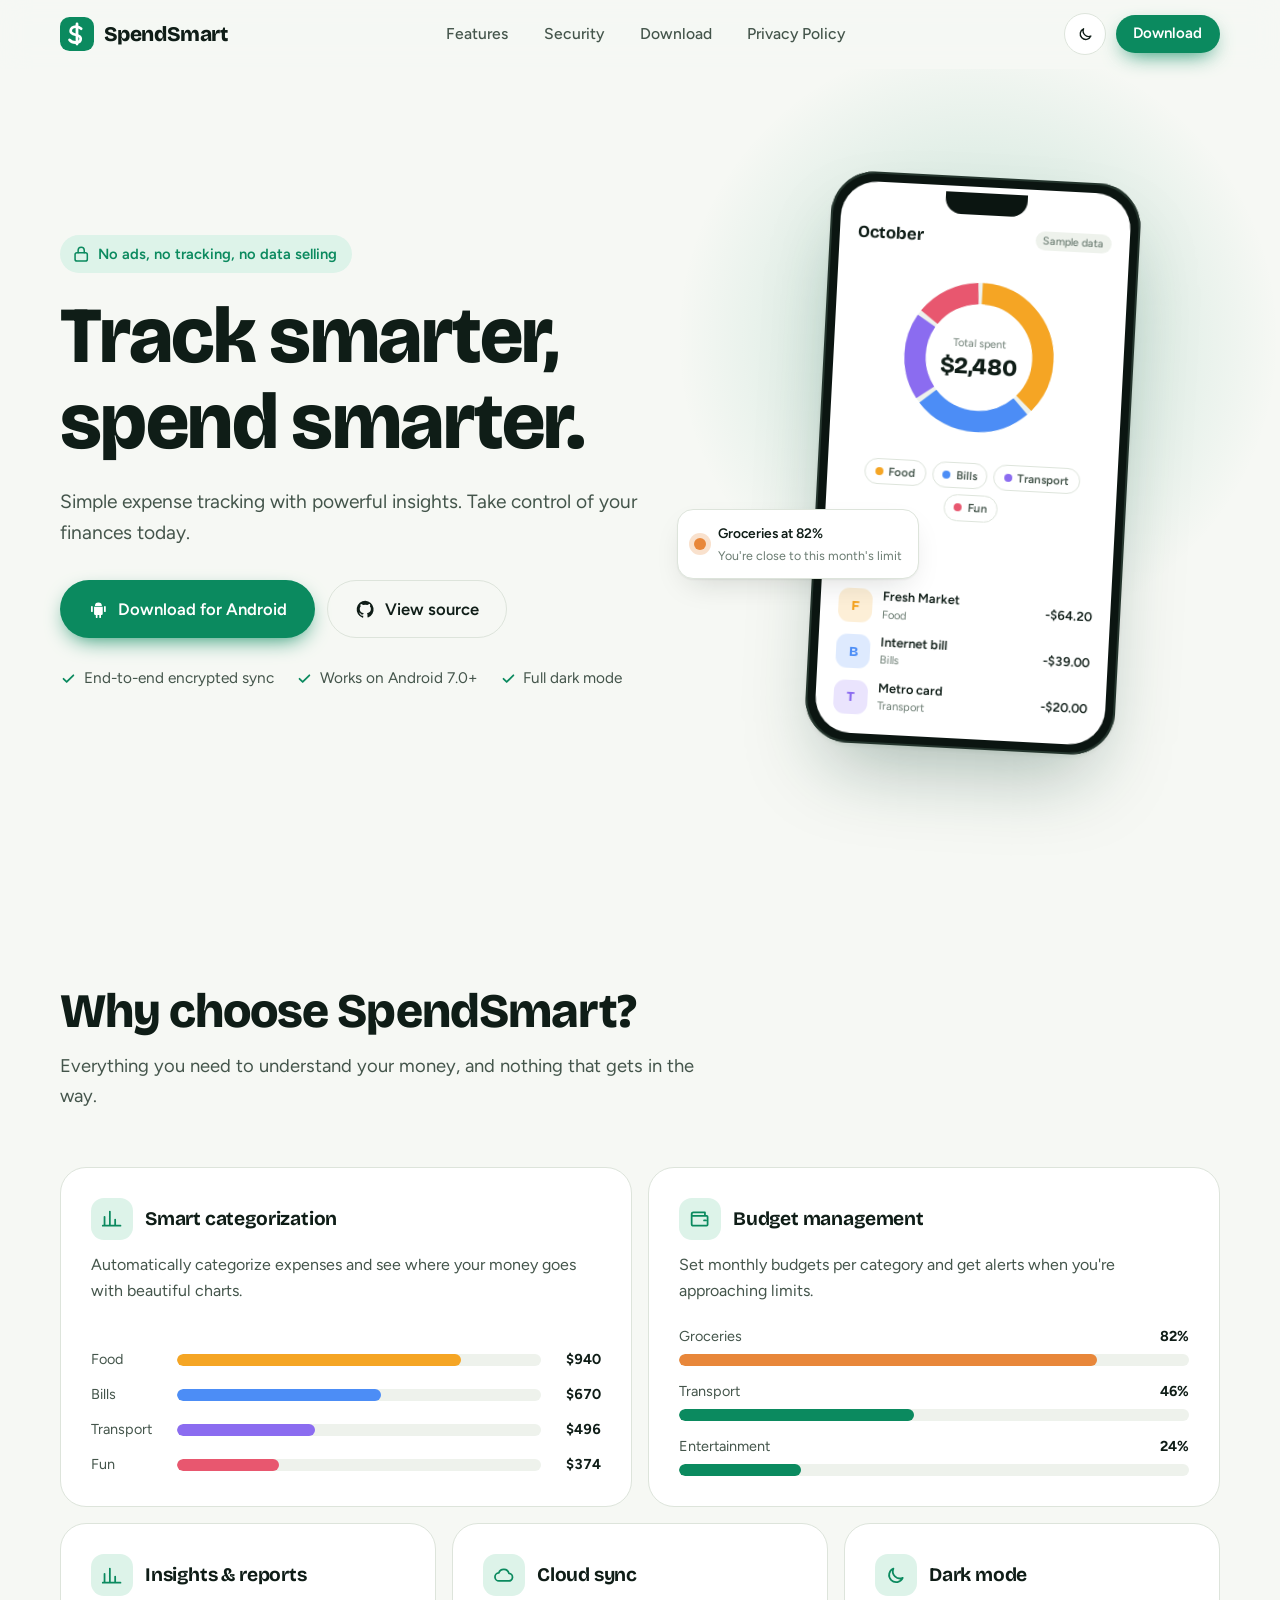
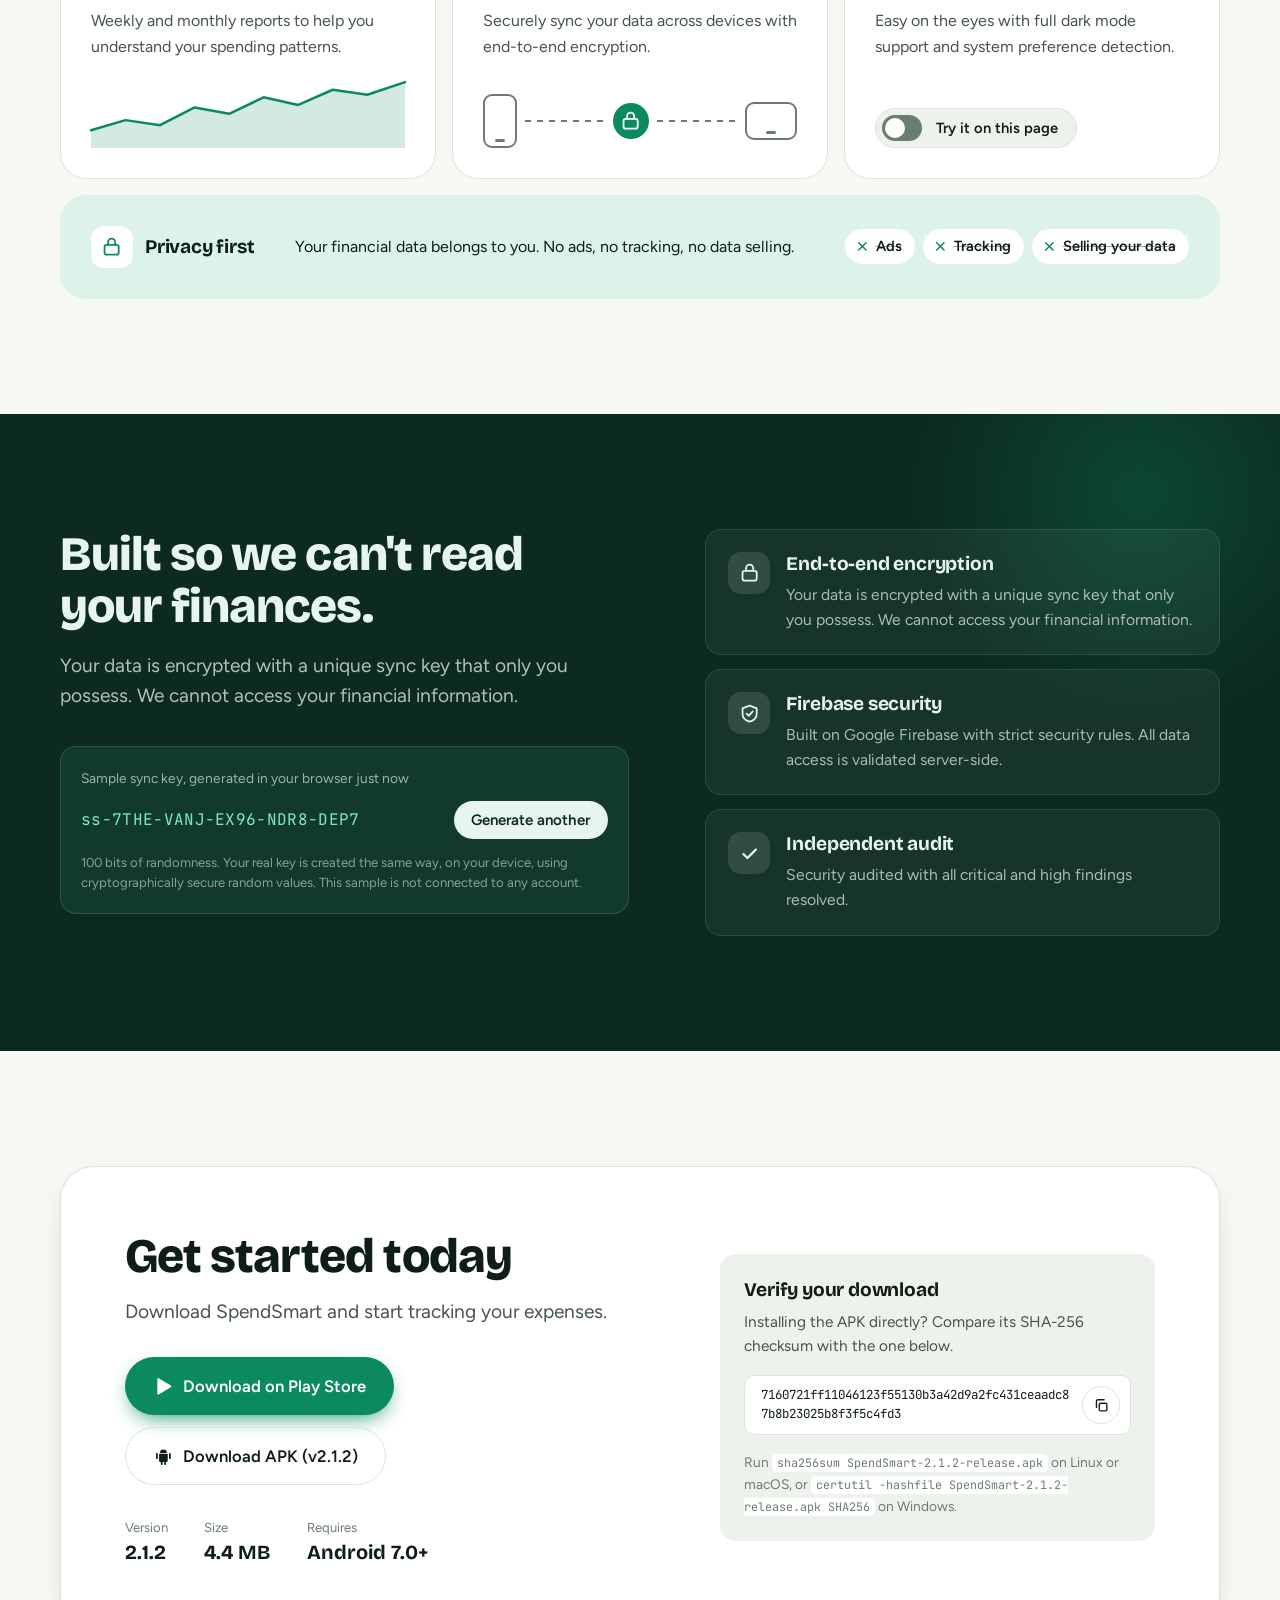
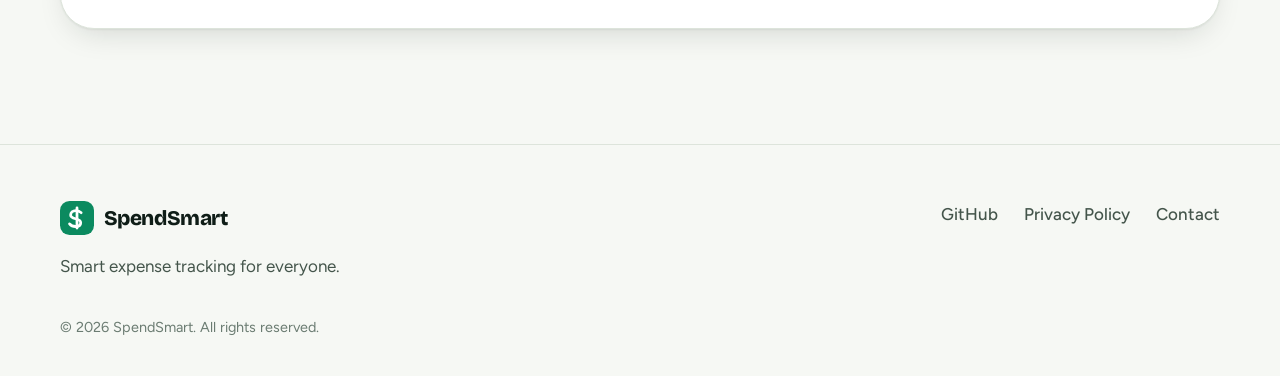
==== commit 9d6d27d2: "Replace placeholder email with spendsmart.app@gmail.com" ====
--- a/index.html
+++ b/index.html
@@ -302,7 +302,7 @@
       <nav class="foot__links" aria-label="Footer">
         <a href="https://github.com/mikusan-dot/Spendsmart_Website" rel="noopener">GitHub</a>
         <a href="privacy.html">Privacy Policy</a>
-        <a href="mailto:support@spendsmart.app">Contact</a>
+        <a href="mailto:spendsmart.app@gmail.com">Contact</a>
       </nav>
     </div>
     <div class="wrap foot__legal">&copy; 2026 SpendSmart. All rights reserved.</div>
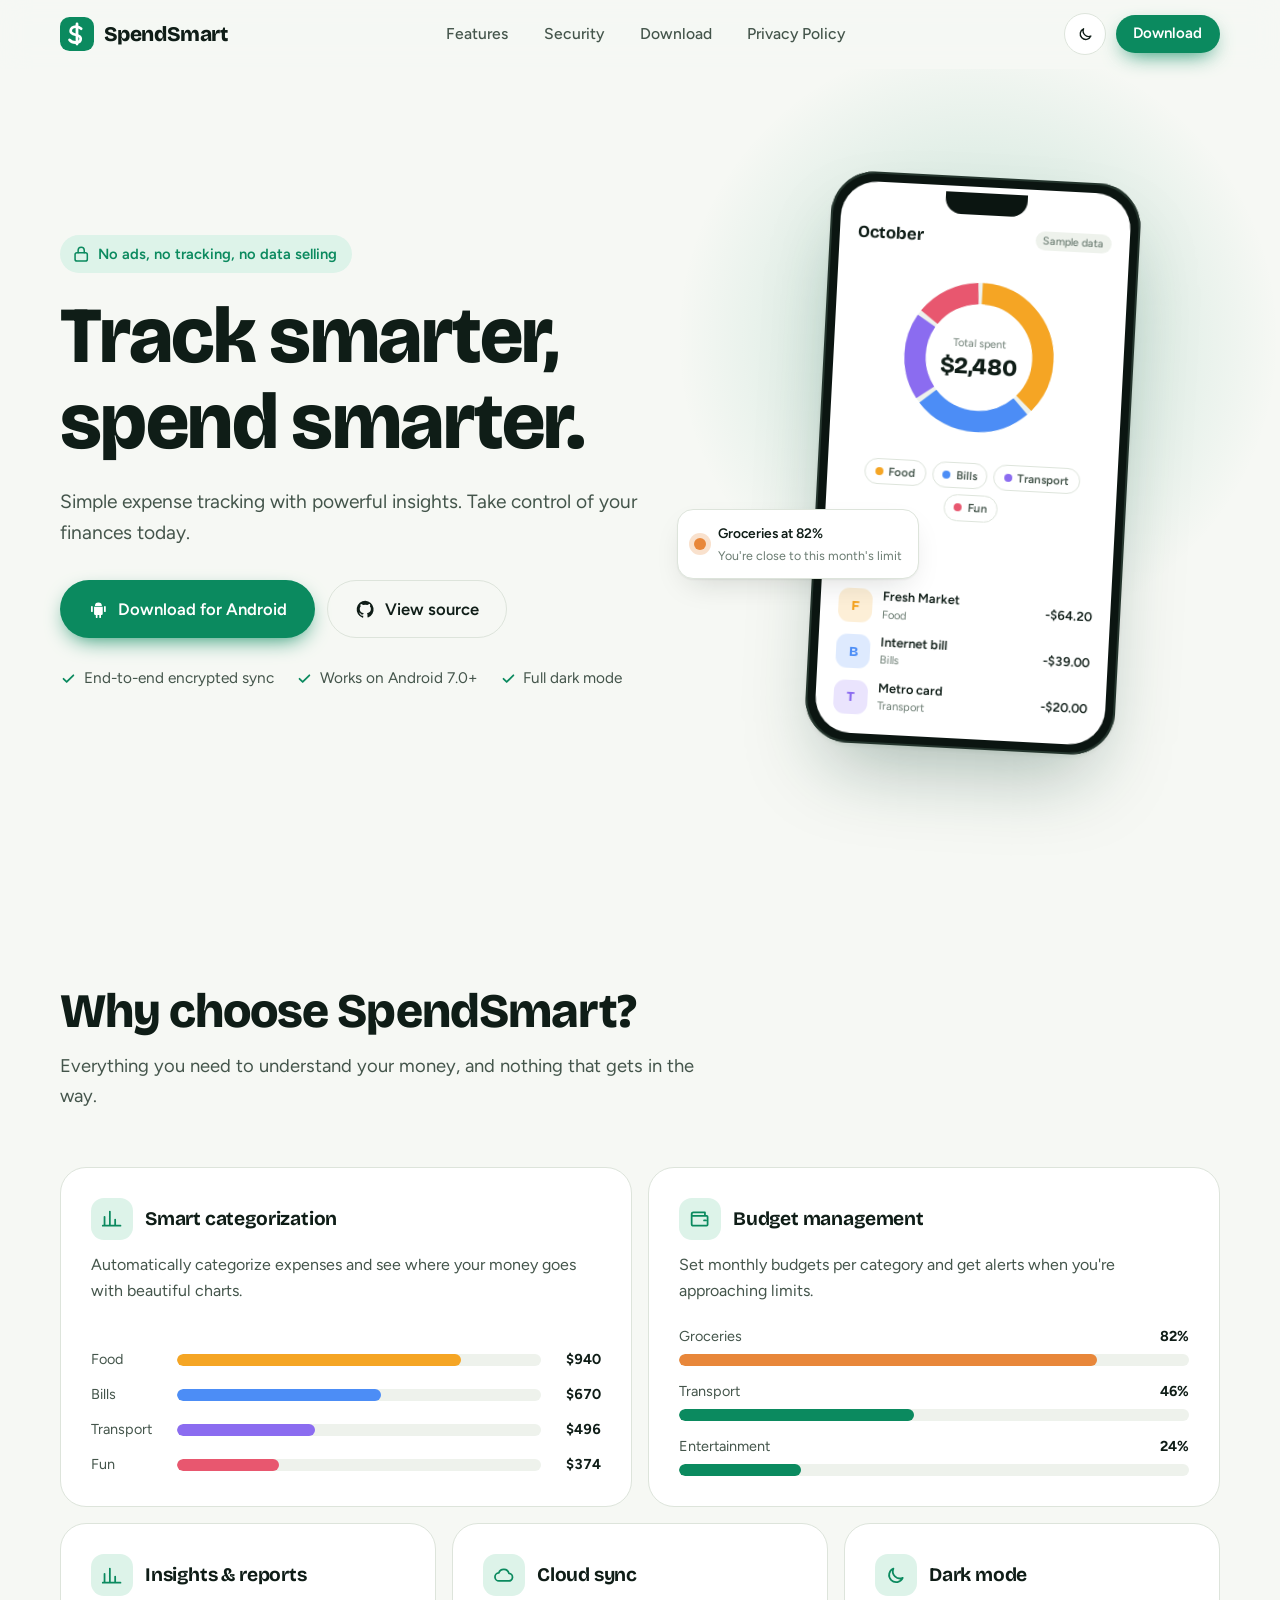
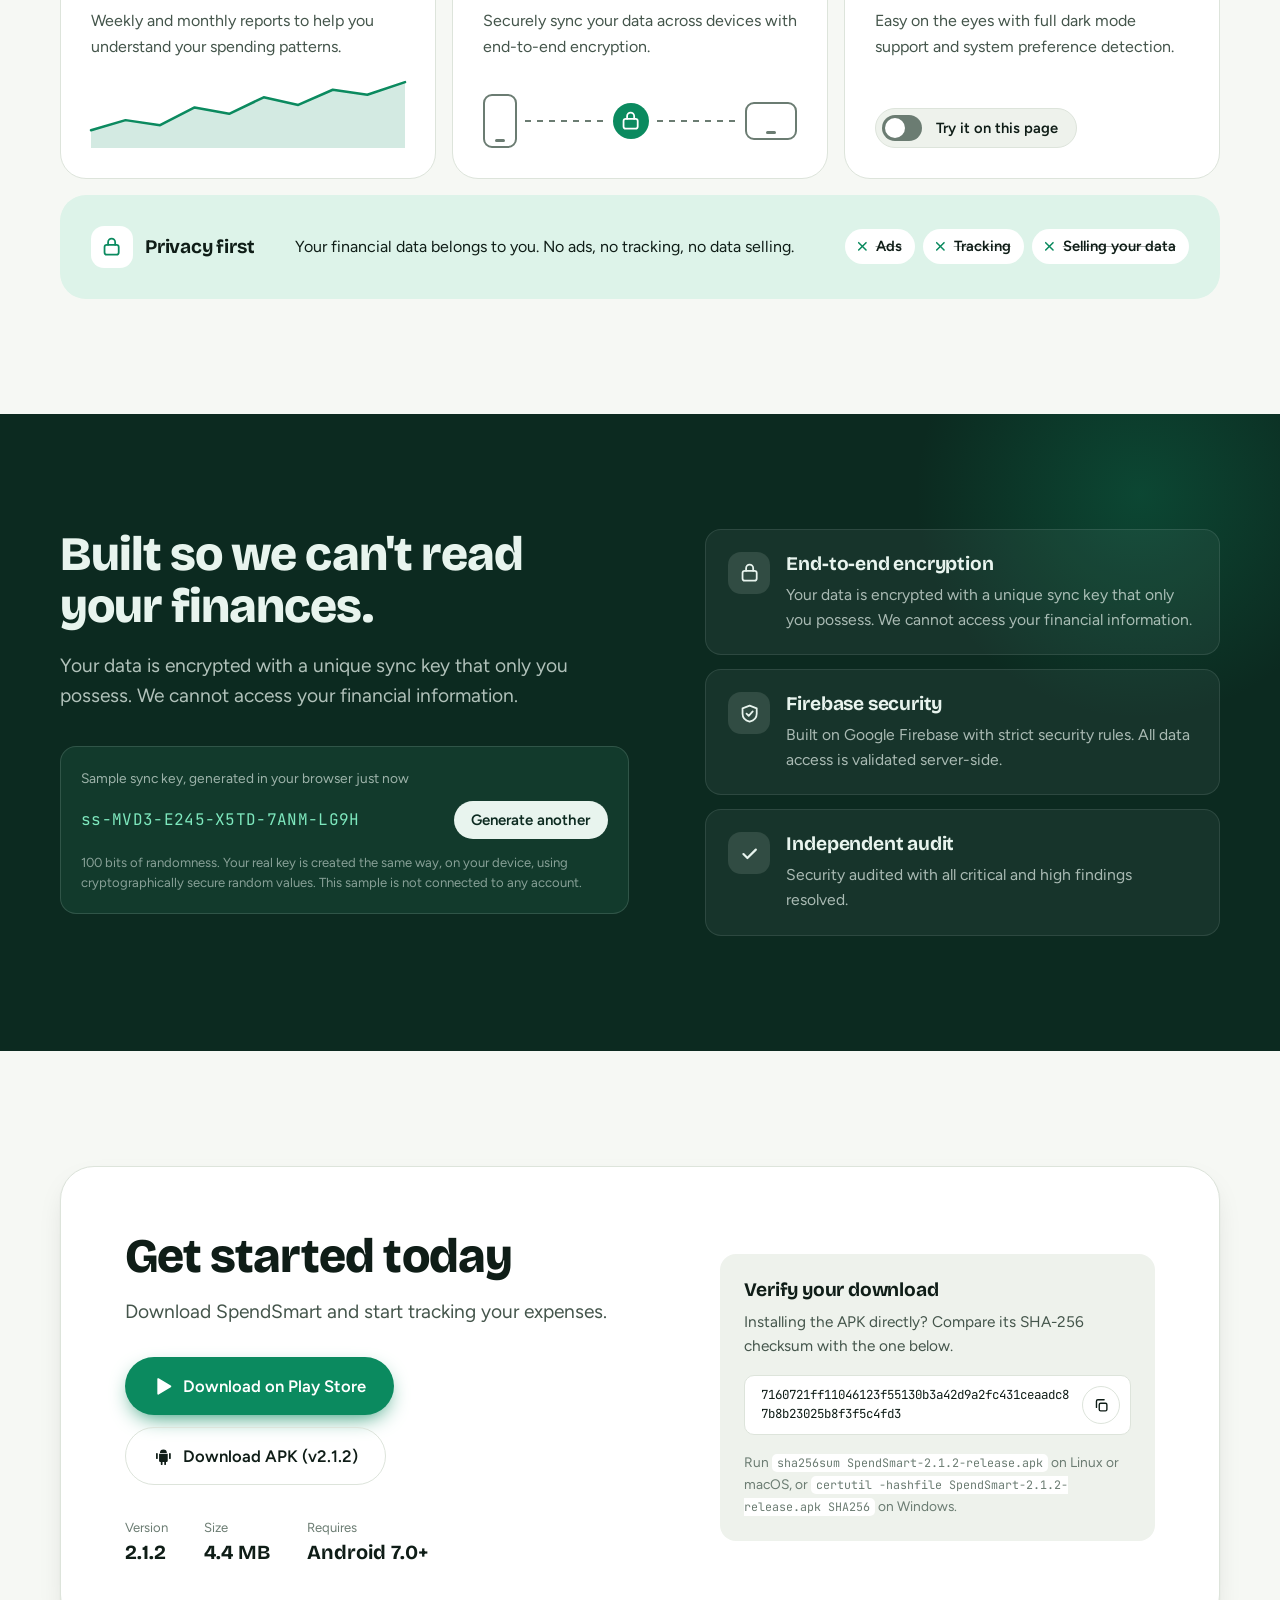
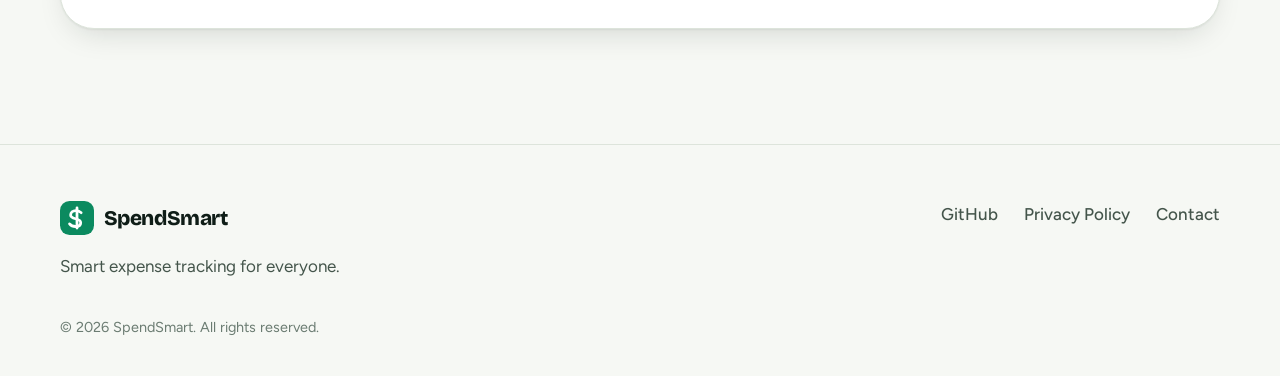
==== commit fe1cb40f: "Use spendsmartapp.help@gmail.com as support contact" ====
--- a/index.html
+++ b/index.html
@@ -302,7 +302,7 @@
       <nav class="foot__links" aria-label="Footer">
         <a href="https://github.com/mikusan-dot/Spendsmart_Website" rel="noopener">GitHub</a>
         <a href="privacy.html">Privacy Policy</a>
-        <a href="mailto:spendsmart.app@gmail.com">Contact</a>
+        <a href="mailto:spendsmartapp.help@gmail.com">Contact</a>
       </nav>
     </div>
     <div class="wrap foot__legal">&copy; 2026 SpendSmart. All rights reserved.</div>
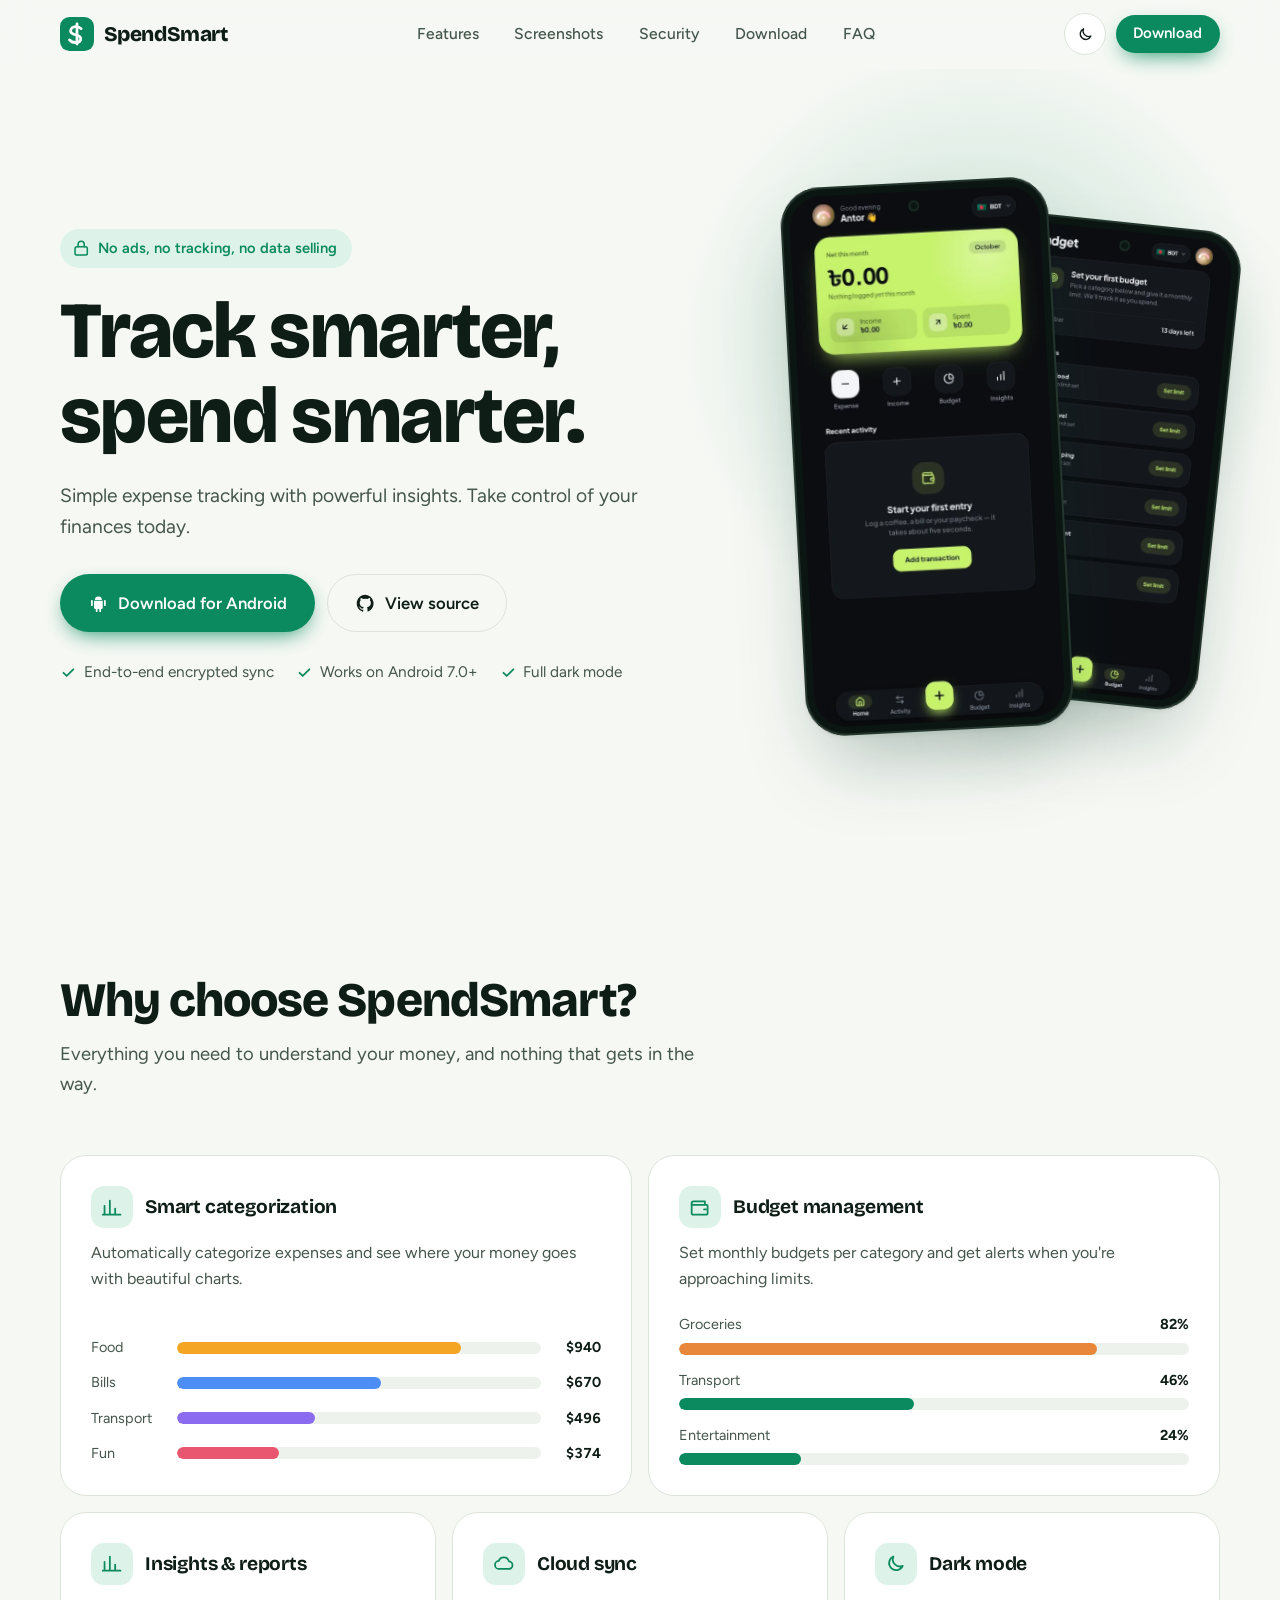
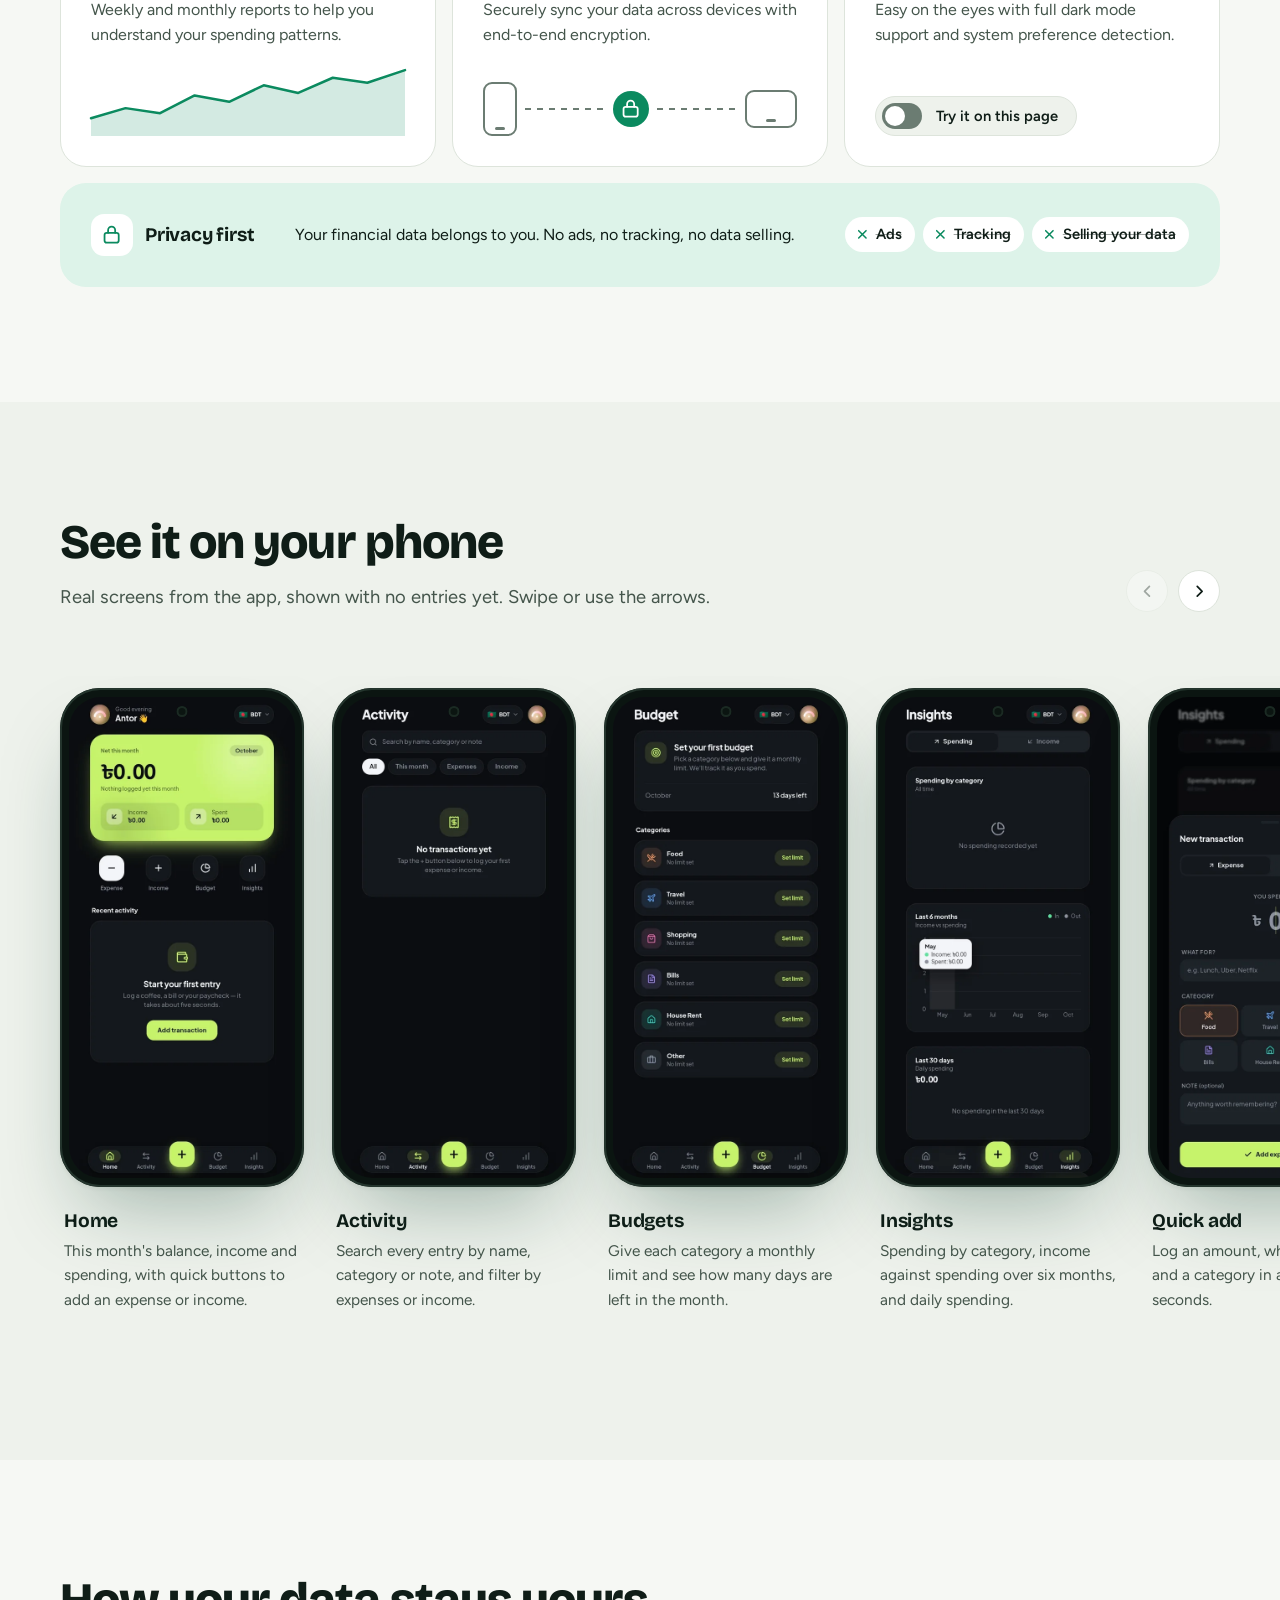
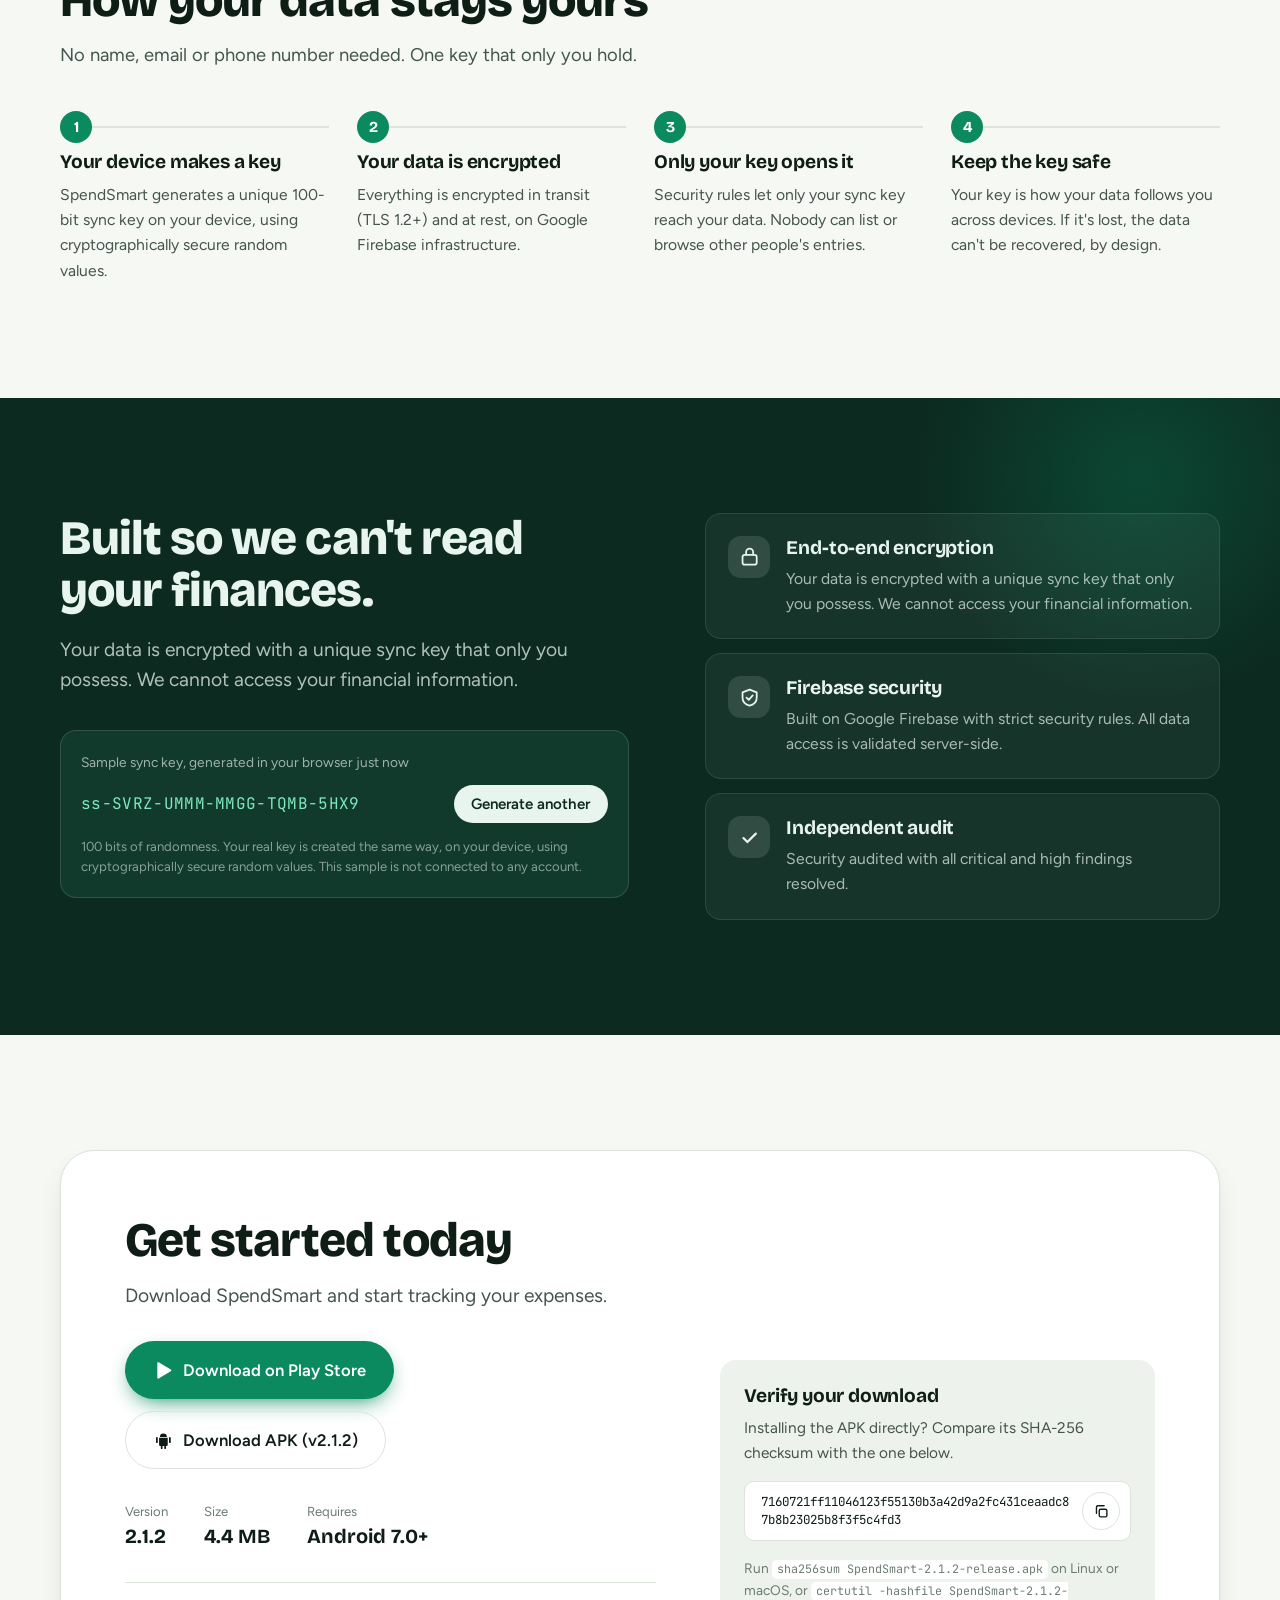
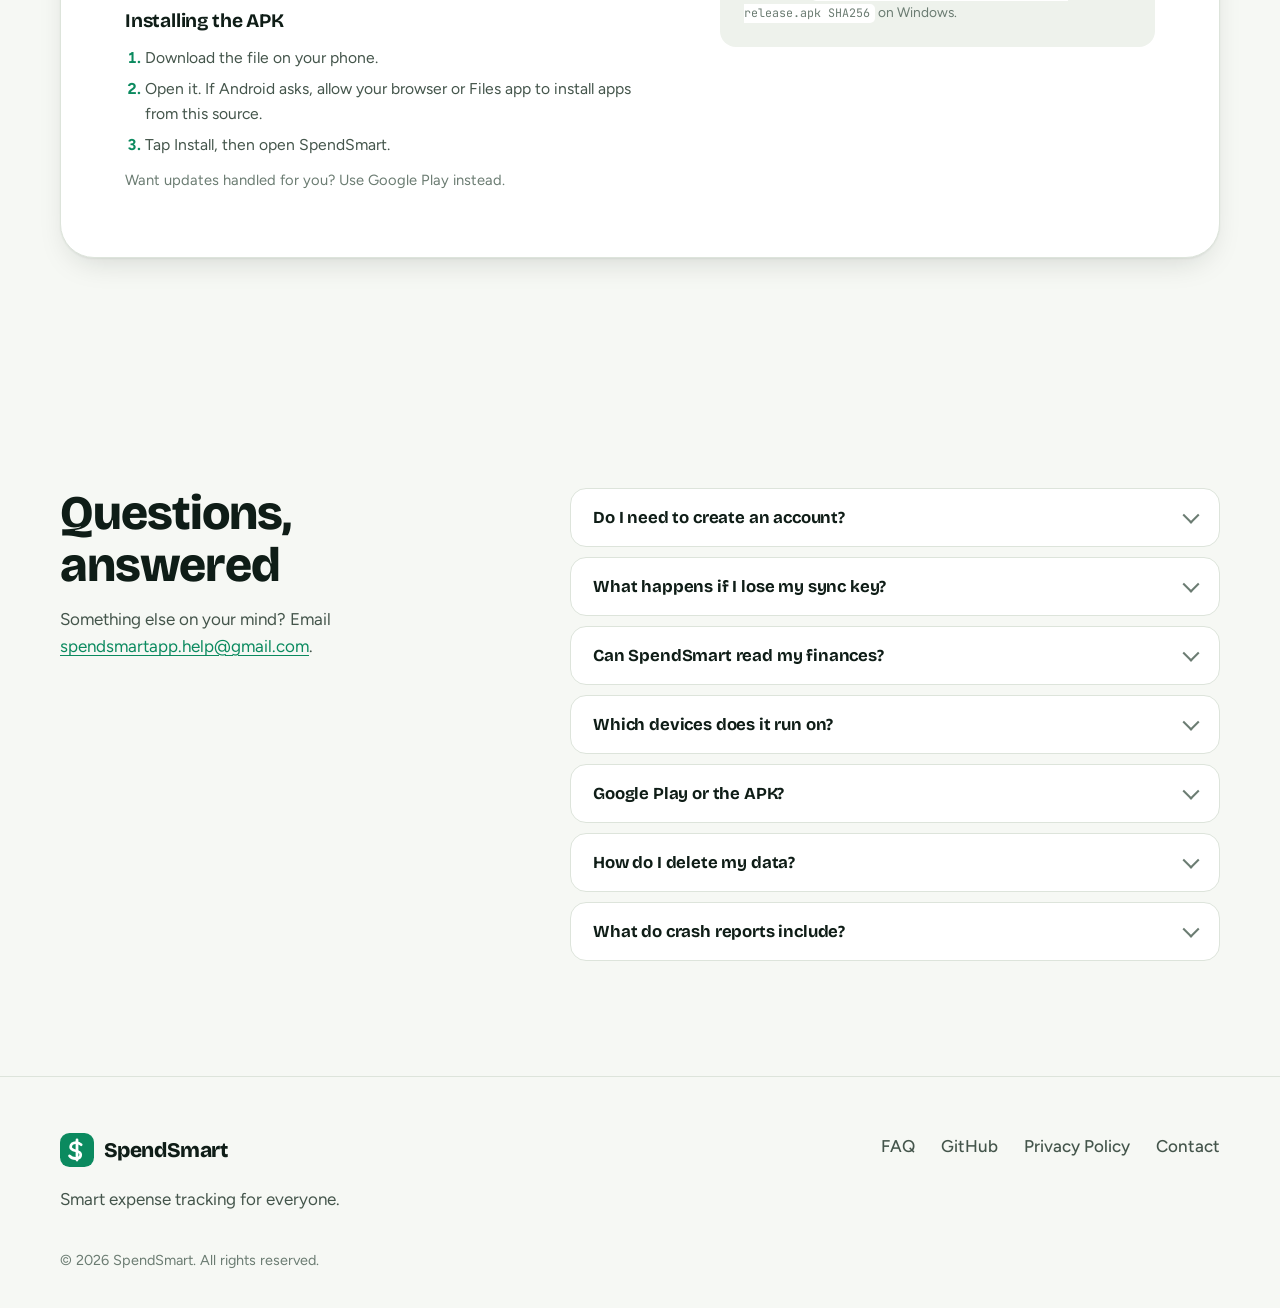
==== commit 66cddeb5: "Update site to v2: screenshots gallery, FAQ, how-it-works, APK guide, sitemap, OG image" ====
--- a/index.html
+++ b/index.html
@@ -10,7 +10,18 @@
   <meta property="og:title" content="SpendSmart - Smart Expense Tracking">
   <meta property="og:description" content="Simple expense tracking with powerful insights. Private by design, encrypted end to end.">
   <meta property="og:url" content="https://mikusan-dot.github.io/Spendsmart_Website/">
-  <meta name="twitter:card" content="summary">
+  <meta property="og:image" content="https://mikusan-dot.github.io/Spendsmart_Website/public/og-image.png">
+  <meta property="og:image:width" content="1200">
+  <meta property="og:image:height" content="630">
+  <meta property="og:image:alt" content="SpendSmart expense tracking app on two phones">
+  <meta name="twitter:card" content="summary_large_image">
+  <meta name="twitter:title" content="SpendSmart - Smart Expense Tracking">
+  <meta name="twitter:description" content="Simple expense tracking with powerful insights. Private by design, encrypted end to end.">
+  <meta name="twitter:image" content="https://mikusan-dot.github.io/Spendsmart_Website/public/og-image.png">
+  <link rel="canonical" href="https://mikusan-dot.github.io/Spendsmart_Website/">
+  <script type="application/ld+json">
+  {"@context":"https://schema.org","@type":"SoftwareApplication","name":"SpendSmart","applicationCategory":"FinanceApplication","operatingSystem":"Android 7.0+","softwareVersion":"2.1.2","description":"Simple expense tracking with budgets, insights and end-to-end encrypted sync.","url":"https://mikusan-dot.github.io/Spendsmart_Website/","downloadUrl":"https://play.google.com/store/apps/details?id=com.spendsmart.app"}
+  </script>
   <link rel="icon" type="image/svg+xml" href="public/favicon.svg">
   <link rel="icon" href="public/favicon.ico" sizes="any">
   <link rel="preconnect" href="https://fonts.googleapis.com">
@@ -39,6 +50,8 @@
       <symbol id="i-android" viewBox="0 0 24 24"><path d="M7 9h10v8a1.5 1.5 0 0 1-1.5 1.5H15V21a1 1 0 0 1-2 0v-2.5h-2V21a1 1 0 0 1-2 0v-2.5h-.5A1.5 1.5 0 0 1 7 17V9Zm-3.5 0a1 1 0 0 1 2 0v5a1 1 0 0 1-2 0V9Zm15 0a1 1 0 0 1 2 0v5a1 1 0 0 1-2 0V9ZM8 8a4 4 0 0 1 8 0H8Z" fill="currentColor"/></symbol>
       <symbol id="i-play" viewBox="0 0 24 24"><path d="M5 3.5v17a1 1 0 0 0 1.5.9l14-8.5a1 1 0 0 0 0-1.8l-14-8.5A1 1 0 0 0 5 3.5Z" fill="currentColor"/></symbol>
       <symbol id="i-github" viewBox="0 0 24 24"><path d="M12 2a10 10 0 0 0-3.2 19.5c.5.1.7-.2.7-.5v-1.8c-2.8.6-3.4-1.2-3.4-1.2-.5-1.2-1.1-1.5-1.1-1.5-.9-.6.1-.6.1-.6 1 .1 1.5 1 1.5 1 .9 1.5 2.4 1.1 2.9.8.1-.7.4-1.1.6-1.4-2.2-.3-4.6-1.1-4.6-5a3.9 3.9 0 0 1 1-2.7 3.6 3.6 0 0 1 .1-2.7s.8-.3 2.8 1a9.6 9.6 0 0 1 5 0c2-1.3 2.800-1 2.800-1 .6 1.400.2 2.400.1 2.700a3.900 3.900 0 0 1 1 2.700c0 3.900-2.400 4.700-4.600 5 .4.300.7.900.7 1.800v2.700c0 .3.200.6.700.5A10 10 0 0 0 12 2Z" fill="currentColor"/></symbol>
+      <symbol id="i-arrow-l" viewBox="0 0 24 24"><path d="M15 5l-7 7 7 7" fill="none" stroke="currentColor" stroke-width="2.5" stroke-linecap="round" stroke-linejoin="round"/></symbol>
+      <symbol id="i-arrow-r" viewBox="0 0 24 24"><path d="M9 5l7 7-7 7" fill="none" stroke="currentColor" stroke-width="2.5" stroke-linecap="round" stroke-linejoin="round"/></symbol>
       <symbol id="i-copy" viewBox="0 0 24 24"><rect x="9" y="9" width="11" height="11" rx="2" fill="none" stroke="currentColor" stroke-width="2"/><path d="M5 15V6a2 2 0 0 1 2-2h9" fill="none" stroke="currentColor" stroke-width="2" stroke-linecap="round"/></symbol>
       <symbol id="i-x" viewBox="0 0 24 24"><path d="m6 6 12 12M18 6 6 18" fill="none" stroke="currentColor" stroke-width="2.5" stroke-linecap="round"/></symbol>
       <symbol id="logo" viewBox="0 0 32 32"><rect width="32" height="32" rx="9" fill="currentColor"/><path d="M9 21.500c1.200 1.500 3.200 2.500 5.500 2.500 3 0 5-1.400 5-3.600 0-5-9.500-2.400-9.500-7.200C10 10.700 12 9 15 9c2 0 3.700.7 4.900 2" fill="none" stroke="#fff" stroke-width="2.600" stroke-linecap="round"/><path d="M16 6.500v19" stroke="#fff" stroke-width="2.600" stroke-linecap="round"/></symbol>
@@ -53,9 +66,10 @@
       </a>
       <nav class="nav__links" id="menu" aria-label="Main">
         <a href="#features">Features</a>
+        <a href="#screens">Screenshots</a>
         <a href="#security">Security</a>
         <a href="#download">Download</a>
-        <a href="privacy.html">Privacy Policy</a>
+        <a href="#faq">FAQ</a>
       </nav>
       <div class="nav__actions">
         <button class="icon-btn" id="themeBtn" type="button" aria-label="Switch to dark mode">
@@ -89,35 +103,15 @@
           </ul>
         </div>
 
-        <!-- Phone: live, interactive preview with sample data -->
-        <div class="stage" aria-label="SpendSmart app preview with sample data">
-          <div class="toast" role="note">
-            <span class="toast__dot"></span>
-            <div><strong>Groceries at 82%</strong><small>You're close to this month's limit</small></div>
-          </div>
-          <div class="phone">
-            <div class="phone__notch" aria-hidden="true"></div>
-            <div class="screen">
-              <div class="screen__top">
-                <span>October</span>
-                <span class="screen__tag">Sample data</span>
-              </div>
-              <div class="donut">
-                <svg viewBox="0 0 120 120" id="donut" role="img" aria-label="Spending by category">
-                  <circle class="donut__track" cx="60" cy="60" r="42"/>
-                </svg>
-                <div class="donut__mid">
-                  <small id="donutLabel">Total spent</small>
-                  <strong id="donutValue">$2,480</strong>
-                </div>
-              </div>
-              <div class="chips" id="chips" role="group" aria-label="Filter by category"></div>
-              <ul class="tx">
-                <li><span class="tx__ic" style="--c:#F5A524">F</span><div><b>Fresh Market</b><small>Food</small></div><em>-$64.20</em></li>
-                <li><span class="tx__ic" style="--c:#4C8DF6">B</span><div><b>Internet bill</b><small>Bills</small></div><em>-$39.00</em></li>
-                <li><span class="tx__ic" style="--c:#8B6CF0">T</span><div><b>Metro card</b><small>Transport</small></div><em>-$20.00</em></li>
-              </ul>
-            </div>
+        <!-- Phones: real app screens -->
+        <div class="stage">
+          <div class="phone phone--back" aria-hidden="true">
+            <span class="phone__cam"></span>
+            <div class="screen"><img src="public/screens/budget.webp" alt="" width="540" height="1148"></div>
+          </div>
+          <div class="phone phone--front">
+            <span class="phone__cam"></span>
+            <div class="screen"><img src="public/screens/home.webp" alt="SpendSmart home screen with this month's balance, income and spending, and quick buttons to add an expense or income" width="540" height="1148" fetchpriority="high"></div>
           </div>
         </div>
       </div>
@@ -211,6 +205,92 @@
             </ul>
           </article>
         </div>
+      </div>
+    </section>
+
+    <!-- SCREENSHOTS -->
+    <section class="section section--tint" id="screens">
+      <div class="wrap section__row">
+        <div class="section__head">
+          <h2>See it on your phone</h2>
+          <p>Real screens from the app, shown with no entries yet. Swipe or use the arrows.</p>
+        </div>
+        <div class="gallery__ctrl">
+          <button class="icon-btn" id="galPrev" type="button" aria-label="Previous screenshots"><svg aria-hidden="true"><use href="#i-arrow-l"/></svg></button>
+          <button class="icon-btn" id="galNext" type="button" aria-label="Next screenshots"><svg aria-hidden="true"><use href="#i-arrow-r"/></svg></button>
+        </div>
+      </div>
+      <div class="gallery__track" id="galTrack" tabindex="0" role="region" aria-label="App screenshots">
+        <figure class="shot">
+          <div class="phone phone--s">
+            <span class="phone__cam"></span>
+            <div class="screen"><img src="public/screens/home.webp" alt="Home screen showing the monthly balance card and a Recent activity list" width="540" height="1148" loading="lazy"></div>
+          </div>
+          <figcaption><h3>Home</h3><p>This month's balance, income and spending, with quick buttons to add an expense or income.</p></figcaption>
+        </figure>
+        <figure class="shot">
+          <div class="phone phone--s">
+            <span class="phone__cam"></span>
+            <div class="screen"><img src="public/screens/activity.webp" alt="Activity screen with a search bar and All, This month, Expenses and Income filters" width="540" height="1148" loading="lazy"></div>
+          </div>
+          <figcaption><h3>Activity</h3><p>Search every entry by name, category or note, and filter by expenses or income.</p></figcaption>
+        </figure>
+        <figure class="shot">
+          <div class="phone phone--s">
+            <span class="phone__cam"></span>
+            <div class="screen"><img src="public/screens/budget.webp" alt="Budget screen listing Food, Travel, Shopping, Bills, House Rent and Other with a Set limit button each" width="540" height="1148" loading="lazy"></div>
+          </div>
+          <figcaption><h3>Budgets</h3><p>Give each category a monthly limit and see how many days are left in the month.</p></figcaption>
+        </figure>
+        <figure class="shot">
+          <div class="phone phone--s">
+            <span class="phone__cam"></span>
+            <div class="screen"><img src="public/screens/insights.webp" alt="Insights screen with spending by category, a six-month income versus spending chart and a 30-day view" width="540" height="1148" loading="lazy"></div>
+          </div>
+          <figcaption><h3>Insights</h3><p>Spending by category, income against spending over six months, and daily spending.</p></figcaption>
+        </figure>
+        <figure class="shot">
+          <div class="phone phone--s">
+            <span class="phone__cam"></span>
+            <div class="screen"><img src="public/screens/add.webp" alt="New transaction sheet with an amount field, a what-for field and category buttons" width="540" height="1148" loading="lazy"></div>
+          </div>
+          <figcaption><h3>Quick add</h3><p>Log an amount, what it was for and a category in about five seconds.</p></figcaption>
+        </figure>
+        <figure class="shot">
+          <div class="phone phone--s">
+            <span class="phone__cam"></span>
+            <div class="screen"><img src="public/screens/profile.webp" alt="Profile screen with level, streak and badge counters and preference switches" width="540" height="1148" loading="lazy"></div>
+          </div>
+          <figcaption><h3>Profile</h3><p>Levels, badges and streaks, plus sound, haptic and daily reminder settings.</p></figcaption>
+        </figure>
+      </div>
+    </section>
+
+    <!-- HOW IT WORKS -->
+    <section class="section" id="how">
+      <div class="wrap">
+        <div class="section__head">
+          <h2>How your data stays yours</h2>
+          <p>No name, email or phone number needed. One key that only you hold.</p>
+        </div>
+        <ol class="steps">
+          <li>
+            <h3>Your device makes a key</h3>
+            <p>SpendSmart generates a unique 100-bit sync key on your device, using cryptographically secure random values.</p>
+          </li>
+          <li>
+            <h3>Your data is encrypted</h3>
+            <p>Everything is encrypted in transit (TLS 1.2+) and at rest, on Google Firebase infrastructure.</p>
+          </li>
+          <li>
+            <h3>Only your key opens it</h3>
+            <p>Security rules let only your sync key reach your data. Nobody can list or browse other people's entries.</p>
+          </li>
+          <li>
+            <h3>Keep the key safe</h3>
+            <p>Your key is how your data follows you across devices. If it's lost, the data can't be recovered, by design.</p>
+          </li>
+        </ol>
       </div>
     </section>
 
@@ -273,6 +353,15 @@
               <div><dt>Size</dt><dd>4.4 MB</dd></div>
               <div><dt>Requires</dt><dd>Android 7.0+</dd></div>
             </dl>
+            <div class="apk">
+              <h3>Installing the APK</h3>
+              <ol>
+                <li>Download the file on your phone.</li>
+                <li>Open it. If Android asks, allow your browser or Files app to install apps from this source.</li>
+                <li>Tap Install, then open SpendSmart.</li>
+              </ol>
+              <p>Want updates handled for you? Use Google Play instead.</p>
+            </div>
           </div>
 
           <div class="verify">
@@ -285,6 +374,46 @@
             <p class="verify__hint">Run <code>sha256sum SpendSmart-2.1.2-release.apk</code> on Linux or macOS, or <code>certutil -hashfile SpendSmart-2.1.2-release.apk SHA256</code> on Windows.</p>
             <p class="sr-only" id="copyStatus" role="status" aria-live="polite"></p>
           </div>
+        </div>
+      </div>
+    </section>
+
+    <!-- FAQ -->
+    <section class="section" id="faq">
+      <div class="wrap faq">
+        <div class="faq__head">
+          <h2>Questions, answered</h2>
+          <p>Something else on your mind? Email <a href="mailto:spendsmartapp.help@gmail.com">spendsmartapp.help@gmail.com</a>.</p>
+        </div>
+        <div class="faq__list">
+          <details>
+            <summary>Do I need to create an account?</summary>
+            <p>No name, email or phone number is needed. SpendSmart generates a sync key on your device, and that key is how your data is found and protected.</p>
+          </details>
+          <details>
+            <summary>What happens if I lose my sync key?</summary>
+            <p>Your data can't be recovered. That's by design: we can't read it or reset it for you, so keep your key somewhere safe.</p>
+          </details>
+          <details>
+            <summary>Can SpendSmart read my finances?</summary>
+            <p>No. Your data is encrypted in transit and at rest, and access is tied to a sync key only you have. We don't sell, rent or share your data with third parties. Google Firebase processes it only to run the service.</p>
+          </details>
+          <details>
+            <summary>Which devices does it run on?</summary>
+            <p>SpendSmart is currently available for Android 7.0 and newer, from Google Play or as a direct APK.</p>
+          </details>
+          <details>
+            <summary>Google Play or the APK?</summary>
+            <p>Google Play is the easiest option and keeps the app updated for you. The APK is for people who prefer to install directly. Compare its SHA-256 checksum with the one on this page before you install.</p>
+          </details>
+          <details>
+            <summary>How do I delete my data?</summary>
+            <p>You can delete all of it from inside the app at any time, or email spendsmartapp.help@gmail.com. After deletion, data is removed from active storage within 30 days.</p>
+          </details>
+          <details>
+            <summary>What do crash reports include?</summary>
+            <p>Crash reports and performance metrics are collected through Firebase Crashlytics to help fix bugs. SpendSmart doesn't collect location data, contacts or browsing history.</p>
+          </details>
         </div>
       </div>
     </section>
@@ -300,6 +429,7 @@
         <p>Smart expense tracking for everyone.</p>
       </div>
       <nav class="foot__links" aria-label="Footer">
+        <a href="#faq">FAQ</a>
         <a href="https://github.com/mikusan-dot/Spendsmart_Website" rel="noopener">GitHub</a>
         <a href="privacy.html">Privacy Policy</a>
         <a href="mailto:spendsmartapp.help@gmail.com">Contact</a>
--- a/src/styles.css
+++ b/src/styles.css
@@ -176,56 +176,20 @@
 .hero__facts li { display: inline-flex; align-items: center; gap: .45em; }
 .hero__facts svg { color: var(--brand); width: 1.1em; height: 1.1em; }
 
-/* Phone */
-.stage { position: relative; display: grid; place-items: center; padding: 20px 0; }
+/* Phones (real screenshots) */
+.stage { position: relative; display: grid; place-items: center; padding: 20px 0; min-height: 600px; }
 .phone {
-  position: relative; width: min(310px, 78vw); aspect-ratio: 9 / 16.6;
-  background: #0B1511; border-radius: 44px; padding: 10px;
+  position: relative; background: #0B1511; border-radius: 40px; padding: 9px;
   box-shadow: var(--shadow-lg), inset 0 0 0 2px #24352D;
-  transform: rotate(3deg);
-  animation: rise .9s cubic-bezier(.2,.8,.2,1) both;
-}
-.phone__notch { position: absolute; top: 16px; left: 50%; width: 82px; height: 22px; background: #0B1511; border-radius: 0 0 16px 16px; transform: translateX(-50%); z-index: 2; }
-.screen { height: 100%; background: var(--surface); border-radius: 36px; padding: 40px 18px 18px; display: flex; flex-direction: column; gap: 14px; overflow: hidden; color: var(--ink); }
-.screen__top { display: flex; justify-content: space-between; align-items: center; font: 700 1.05rem var(--font-display); }
-.screen__tag { font: 500 .68rem var(--font-body); color: var(--ink-3); background: var(--surface-2); padding: .3em .7em; border-radius: 999px; }
-.donut { position: relative; width: 72%; margin: 4px auto 0; }
-.donut svg { width: 100%; height: auto; display: block; transform: rotate(-90deg); }
-.donut__track { fill: none; stroke: var(--surface-2); stroke-width: 14; }
-.donut__seg { fill: none; stroke-width: 14; transition: stroke-dasharray .6s cubic-bezier(.2,.8,.2,1), opacity .25s, stroke-width .25s; }
-.donut__seg.dim { opacity: .18; }
-.donut__mid { position: absolute; inset: 0; display: grid; place-content: center; text-align: center; }
-.donut__mid small { font-size: .68rem; color: var(--ink-3); }
-.donut__mid strong { font: 800 1.45rem var(--font-display); letter-spacing: -.02em; }
-.chips { display: flex; flex-wrap: wrap; gap: 6px; justify-content: center; }
-.chip {
-  font: 600 .72rem var(--font-body); padding: .45em .85em; border-radius: 999px;
-  border: 1.5px solid var(--line); background: transparent; color: var(--ink-2); cursor: pointer;
-  display: inline-flex; align-items: center; gap: .45em; transition: all .18s;
-}
-.chip i { width: 8px; height: 8px; border-radius: 50%; background: var(--c); display: block; }
-.chip:hover { border-color: var(--ink-3); }
-.chip[aria-pressed="true"] { background: var(--ink); color: var(--bg); border-color: var(--ink); }
-.tx { list-style: none; padding: 0; margin: auto 0 0; display: grid; gap: 10px; }
-.tx li { display: grid; grid-template-columns: 34px 1fr auto; gap: 10px; align-items: center; font-size: .8rem; }
-.tx__ic { width: 34px; height: 34px; border-radius: 11px; display: grid; place-items: center; background: color-mix(in srgb, var(--c) 18%, transparent); color: var(--c); font: 800 .85rem var(--font-display); }
-.tx b { display: block; font-weight: 600; line-height: 1.2; }
-.tx small { color: var(--ink-3); font-size: .7rem; }
-.tx em { font-style: normal; font-weight: 600; font-variant-numeric: tabular-nums; }
-
-.toast {
-  position: absolute; z-index: 3; left: -10%; bottom: 31%;
-  display: flex; align-items: center; gap: 12px; padding: 12px 16px;
-  background: var(--surface); border: 1px solid var(--line); border-radius: var(--r-md);
-  box-shadow: var(--shadow); font-size: .86rem; max-width: 260px;
-  animation: pop .7s .6s cubic-bezier(.2,.9,.3,1.3) both;
-}
-.toast strong { display: block; font-weight: 600; }
-.toast small { color: var(--ink-3); font-size: .78rem; }
-.toast__dot { width: 12px; height: 12px; border-radius: 50%; background: var(--warn); box-shadow: 0 0 0 5px color-mix(in srgb, var(--warn) 25%, transparent); flex: none; }
-
-@keyframes rise { from { opacity: 0; transform: translateY(40px) rotate(6deg); } to { opacity: 1; transform: translateY(0) rotate(3deg); } }
-@keyframes pop { from { opacity: 0; transform: translateY(14px) scale(.9); } to { opacity: 1; transform: none; } }
+}
+.phone .screen { border-radius: 32px; overflow: hidden; background: #0B0F12; line-height: 0; }
+.phone .screen img { width: 100%; height: auto; display: block; }
+.phone__cam { position: absolute; top: 18px; left: 50%; width: 11px; height: 11px; border-radius: 50%; background: #0B1511; transform: translateX(-50%); z-index: 2; box-shadow: inset 0 0 0 2px #1B2A23; }
+.phone--front { --rot: -3deg; width: min(268px, 64vw); transform: translateX(-46px) rotate(var(--rot)); z-index: 2; animation: rise .9s cubic-bezier(.2,.8,.2,1) both; }
+.phone--back { --rot: 6deg; width: min(236px, 56vw); position: absolute; right: 0; top: 64px; transform: rotate(var(--rot)); z-index: 1; animation: rise-back 1s .15s cubic-bezier(.2,.8,.2,1) both; }
+.phone--s { width: 100%; }
+@keyframes rise { from { opacity: 0; transform: translate(-46px, 40px) rotate(-6deg); } to { opacity: 1; transform: translateX(-46px) rotate(var(--rot)); } }
+@keyframes rise-back { from { opacity: 0; transform: translateY(50px) rotate(10deg); } to { opacity: 1; transform: rotate(var(--rot)); } }
 
 /* ---------- Sections ---------- */
 .section { padding: clamp(64px, 9vw, 120px) 0; }
@@ -357,6 +321,53 @@
 .prose code { background: var(--surface-2); padding: .12em .45em; border-radius: 6px; }
 .callout { margin-top: 16px; padding: 14px 18px; border-radius: var(--r-md); background: var(--brand-soft); color: var(--ink) !important; }
 
+/* ---------- Screenshots gallery ---------- */
+.section--tint { background: var(--surface-2); }
+.section__row .section__head { max-width: 760px; }
+.section__row { display: flex; align-items: flex-end; justify-content: space-between; gap: 24px; margin-bottom: 8px; }
+.gallery__ctrl { display: flex; gap: 10px; padding-bottom: clamp(32px, 5vw, 56px); }
+.gallery__ctrl .icon-btn:disabled { opacity: .35; cursor: default; }
+.gallery__track {
+  --pad: max(20px, calc((100vw - 1160px) / 2));
+  display: flex; gap: 28px; overflow-x: auto; scroll-snap-type: x mandatory;
+  padding: 12px var(--pad) 32px; scroll-padding-inline: var(--pad);
+  scrollbar-width: thin; scrollbar-color: var(--ink-3) transparent;
+  overscroll-behavior-x: contain;
+}
+.shot { flex: 0 0 auto; width: 244px; margin: 0; scroll-snap-align: start; }
+.shot figcaption { margin-top: 22px; padding-inline: 4px; }
+.shot figcaption p { color: var(--ink-2); font-size: .96rem; margin-top: 6px; }
+
+/* ---------- How it works ---------- */
+.steps { list-style: none; counter-reset: step; padding: 0; margin: 0; display: grid; grid-template-columns: repeat(4, 1fr); gap: 28px; }
+.steps li { counter-increment: step; border-top: 2px solid var(--line); padding-top: 22px; position: relative; }
+.steps li::before {
+  content: counter(step); position: absolute; top: -17px; left: 0;
+  width: 32px; height: 32px; border-radius: 50%; display: grid; place-items: center;
+  background: var(--brand); color: var(--brand-ink); font: 700 .95rem var(--font-display);
+}
+.steps li p { color: var(--ink-2); font-size: .98rem; margin-top: 8px; }
+
+/* ---------- APK steps ---------- */
+.apk { margin-top: 34px; padding-top: 26px; border-top: 1px solid var(--line); }
+.apk ol { margin: 12px 0 0; padding-left: 1.3em; color: var(--ink-2); display: grid; gap: 6px; font-size: .98rem; }
+.apk li::marker { color: var(--brand); font-weight: 700; }
+.apk p { margin-top: 12px; font-size: .92rem; color: var(--ink-3); }
+
+/* ---------- FAQ ---------- */
+.faq { display: grid; grid-template-columns: .8fr 1.2fr; gap: clamp(28px, 6vw, 80px); align-items: start; }
+.faq__head { position: sticky; top: 96px; }
+.faq__head p { margin-top: 14px; color: var(--ink-2); }
+.faq__head a { color: var(--brand); text-underline-offset: 3px; }
+.faq__list { display: grid; gap: 10px; }
+.faq details { background: var(--surface); border: 1px solid var(--line); border-radius: var(--r-md); transition: border-color .2s; }
+.faq details[open] { border-color: color-mix(in srgb, var(--brand) 45%, var(--line)); }
+.faq summary { list-style: none; cursor: pointer; padding: 18px 22px; font: 700 1.05rem var(--font-display); letter-spacing: -.01em; display: flex; justify-content: space-between; align-items: center; gap: 16px; }
+.faq summary::-webkit-details-marker { display: none; }
+.faq summary::after { content: ""; width: 12px; height: 12px; flex: none; border-right: 2.5px solid var(--ink-3); border-bottom: 2.5px solid var(--ink-3); transform: rotate(45deg) translate(-2px, -2px); transition: transform .25s; }
+.faq details[open] summary::after { transform: rotate(-135deg) translate(-2px, -2px); border-color: var(--brand); }
+.faq details p { padding: 0 22px 20px; color: var(--ink-2); max-width: 60ch; }
+
 /* ---------- Responsive ---------- */
 @media (max-width: 960px) {
   .hero__grid, .security__grid, .dl { grid-template-columns: 1fr; }
@@ -389,5 +400,20 @@
   *, *::before, *::after { animation: none !important; transition: none !important; }
   .bars__row i::after, .meter__bar i { transform: none; }
   .spark__line { stroke-dashoffset: 0; }
-  .phone { transform: rotate(3deg); }
-}
+}
+
+@media (max-width: 960px) {
+  .stage { min-height: 0; padding: 8px 0 24px; }
+  .phone--front { transform: rotate(var(--rot)); animation-name: rise-m; }
+  .phone--back { display: none; }
+  .steps { grid-template-columns: repeat(2, 1fr); row-gap: 40px; }
+  .faq { grid-template-columns: 1fr; }
+  .faq__head { position: static; }
+}
+@media (max-width: 760px) {
+  .steps { grid-template-columns: 1fr; }
+  .section__row { align-items: flex-start; }
+  .gallery__ctrl { display: none; }
+  .shot { width: 218px; }
+}
+@keyframes rise-m { from { opacity: 0; transform: translateY(40px) rotate(-6deg); } to { opacity: 1; transform: rotate(var(--rot)); } }
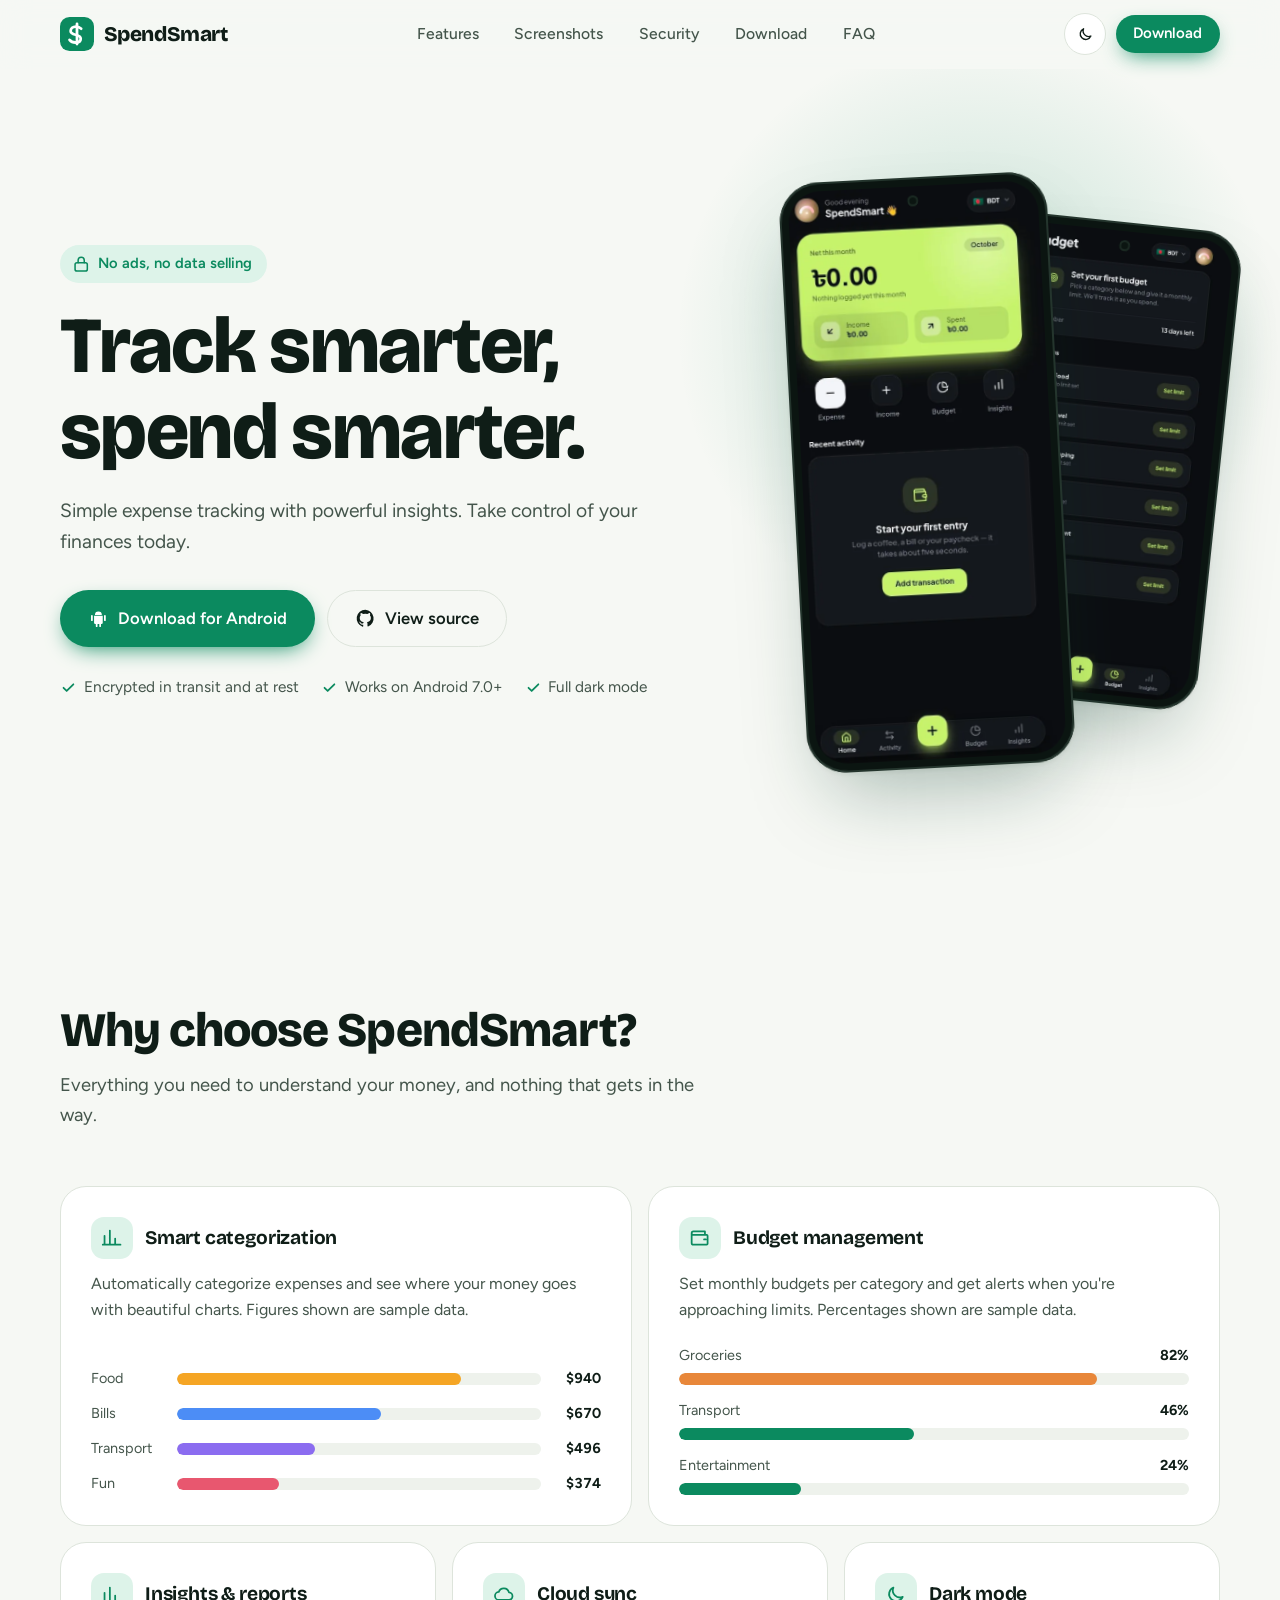
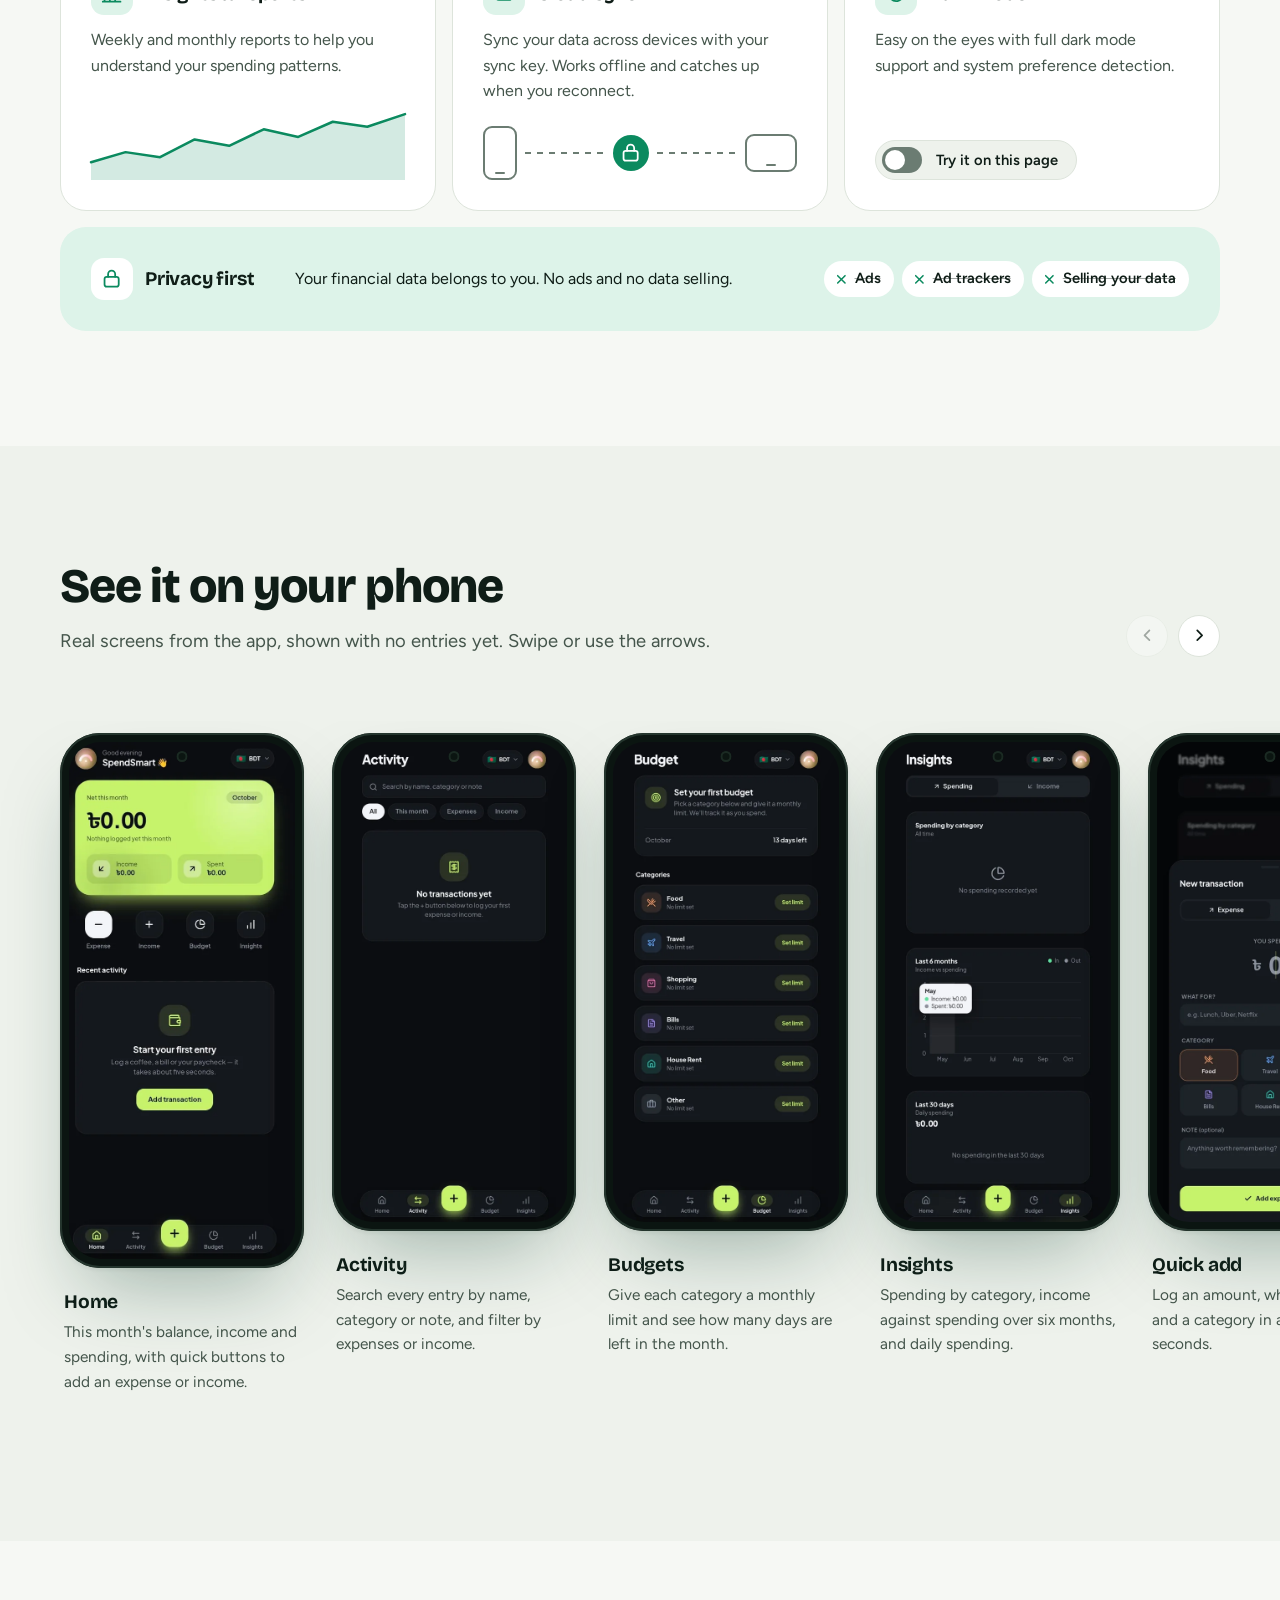
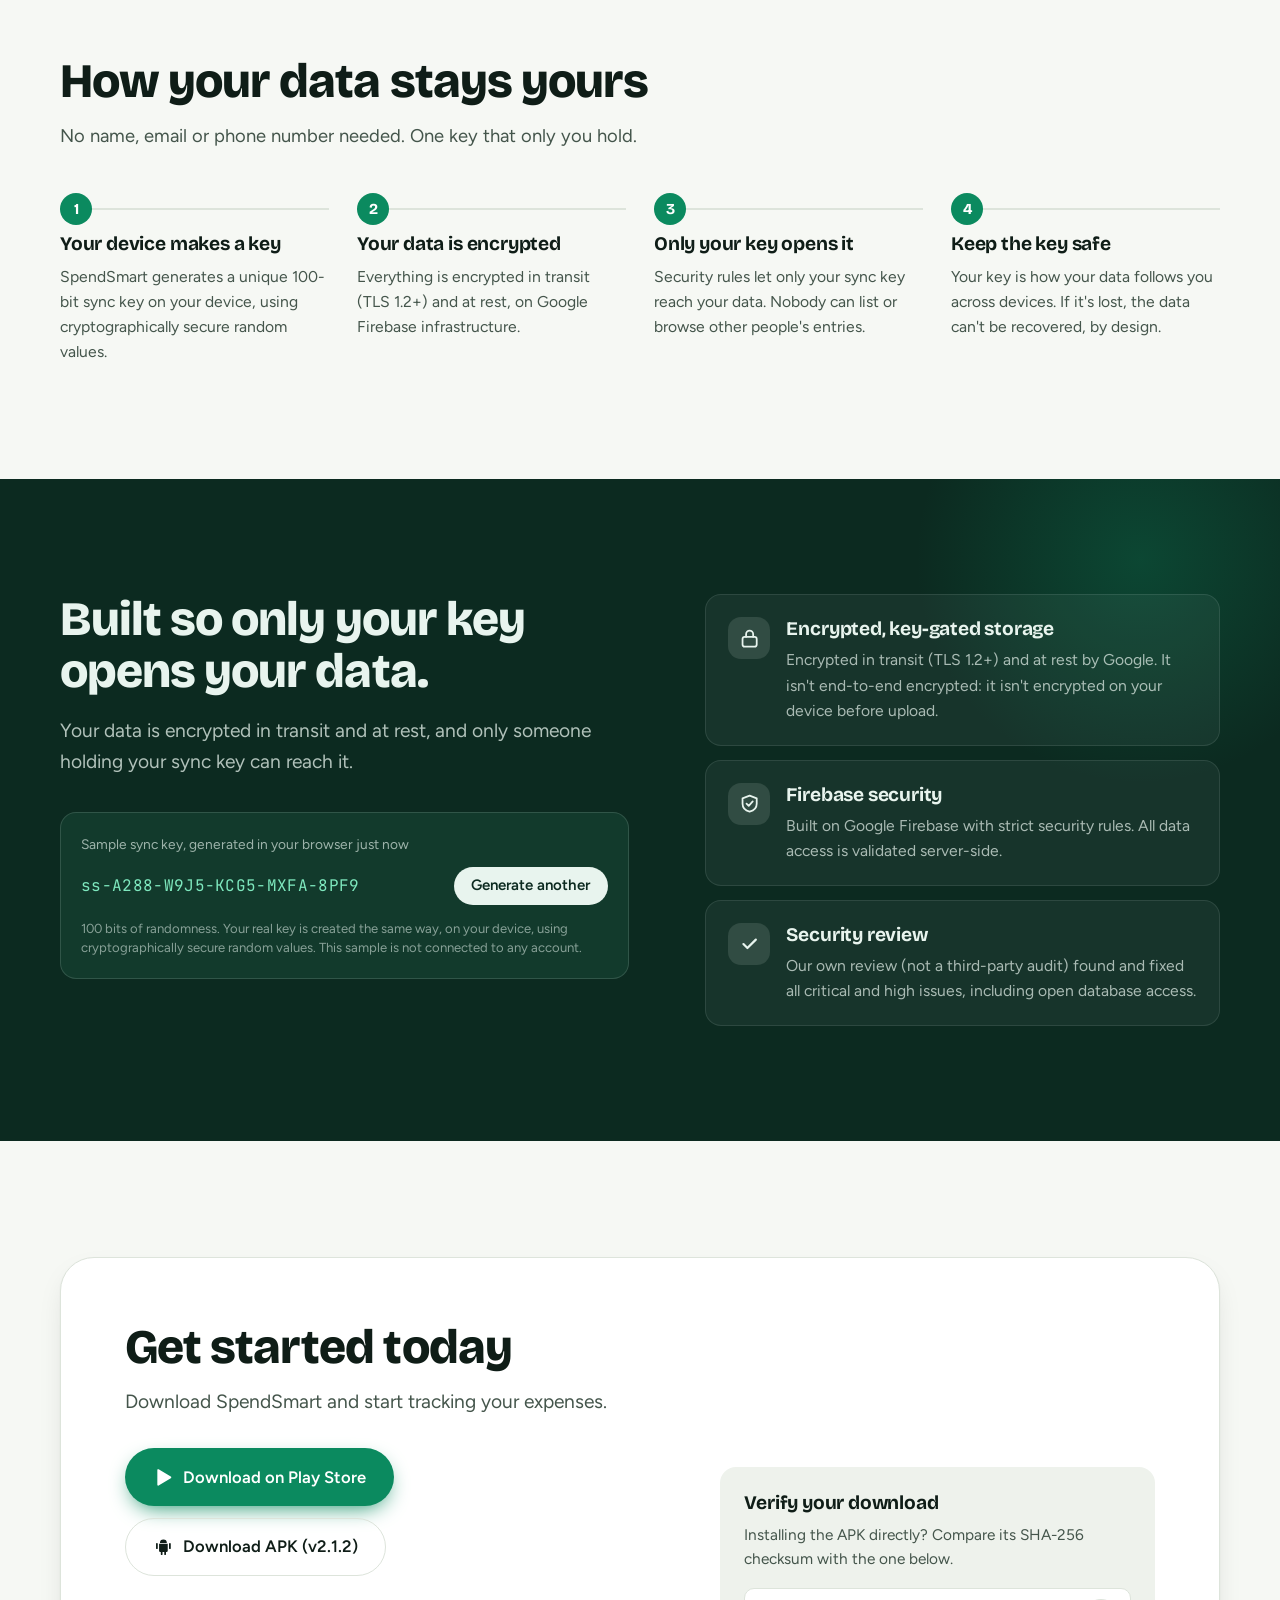
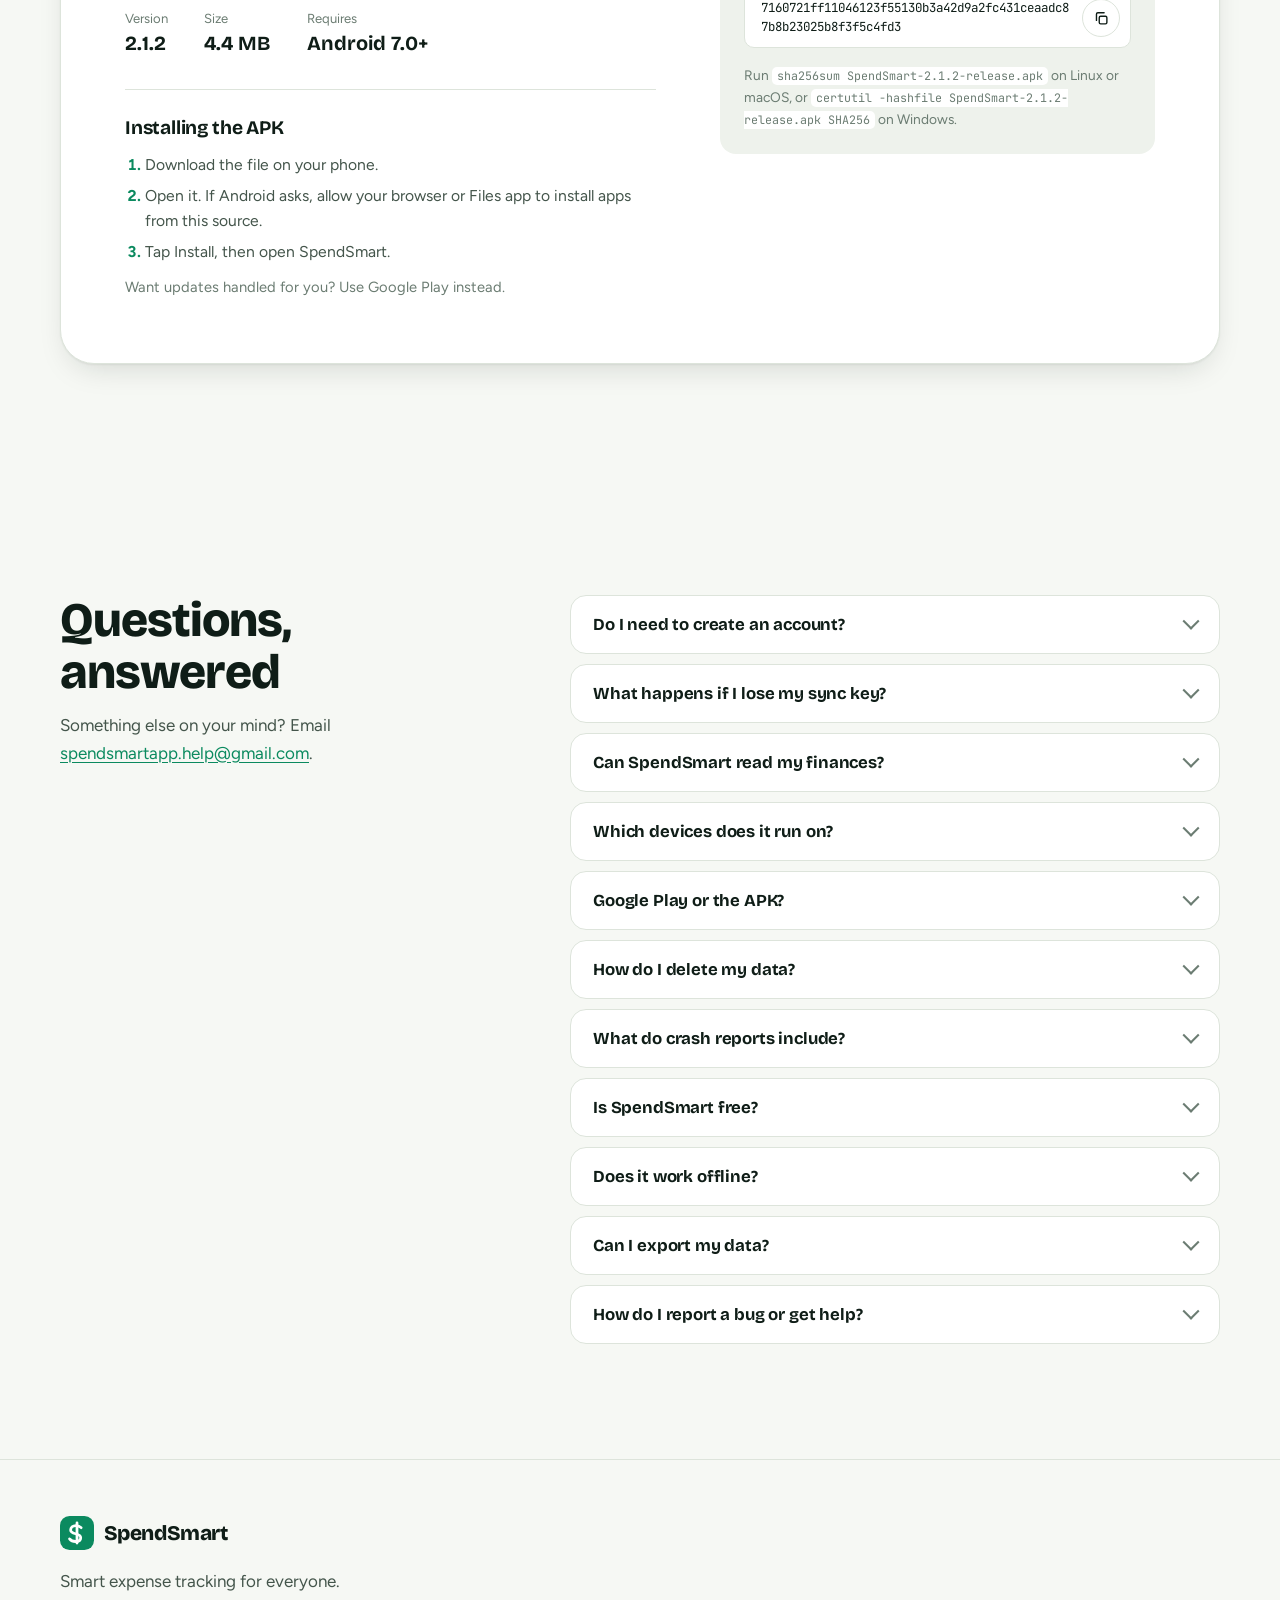
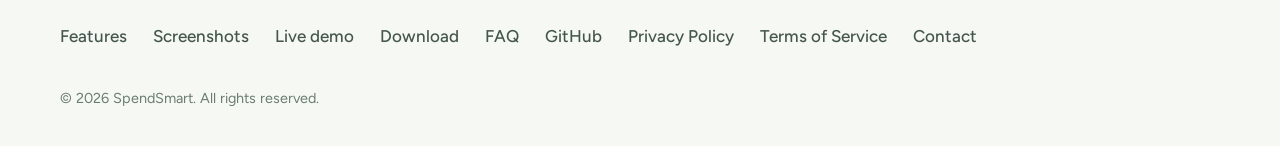
==== commit c86fed30: "New site pages: index, privacy, terms" ====
--- a/index.html
+++ b/index.html
@@ -8,7 +8,7 @@
   <meta name="theme-color" content="#0B8A5F">
   <meta property="og:type" content="website">
   <meta property="og:title" content="SpendSmart - Smart Expense Tracking">
-  <meta property="og:description" content="Simple expense tracking with powerful insights. Private by design, encrypted end to end.">
+  <meta property="og:description" content="Simple expense tracking with powerful insights. Private by design, with no ads and no data selling.">
   <meta property="og:url" content="https://mikusan-dot.github.io/Spendsmart_Website/">
   <meta property="og:image" content="https://mikusan-dot.github.io/Spendsmart_Website/public/og-image.png">
   <meta property="og:image:width" content="1200">
@@ -16,11 +16,11 @@
   <meta property="og:image:alt" content="SpendSmart expense tracking app on two phones">
   <meta name="twitter:card" content="summary_large_image">
   <meta name="twitter:title" content="SpendSmart - Smart Expense Tracking">
-  <meta name="twitter:description" content="Simple expense tracking with powerful insights. Private by design, encrypted end to end.">
+  <meta name="twitter:description" content="Simple expense tracking with powerful insights. Private by design, with no ads and no data selling.">
   <meta name="twitter:image" content="https://mikusan-dot.github.io/Spendsmart_Website/public/og-image.png">
   <link rel="canonical" href="https://mikusan-dot.github.io/Spendsmart_Website/">
   <script type="application/ld+json">
-  {"@context":"https://schema.org","@type":"SoftwareApplication","name":"SpendSmart","applicationCategory":"FinanceApplication","operatingSystem":"Android 7.0+","softwareVersion":"2.1.2","description":"Simple expense tracking with budgets, insights and end-to-end encrypted sync.","url":"https://mikusan-dot.github.io/Spendsmart_Website/","downloadUrl":"https://play.google.com/store/apps/details?id=com.spendsmart.app"}
+  {"@context":"https://schema.org","@type":"SoftwareApplication","name":"SpendSmart","applicationCategory":"FinanceApplication","operatingSystem":"Android 7.0+","softwareVersion":"2.1.2","description":"Simple expense tracking with budgets and insights, with data encrypted in transit and at rest.","url":"https://mikusan-dot.github.io/Spendsmart_Website/","downloadUrl":"https://play.google.com/store/apps/details?id=com.spendsmart.app"}
   </script>
   <link rel="icon" type="image/svg+xml" href="public/favicon.svg">
   <link rel="icon" href="public/favicon.ico" sizes="any">
@@ -89,7 +89,7 @@
     <section class="hero">
       <div class="wrap hero__grid">
         <div class="hero__copy">
-          <p class="pill"><svg aria-hidden="true"><use href="#i-lock"/></svg> No ads, no tracking, no data selling</p>
+          <p class="pill"><svg aria-hidden="true"><use href="#i-lock"/></svg> No ads, no data selling</p>
           <h1>Track smarter,<br>spend smarter.</h1>
           <p class="lead">Simple expense tracking with powerful insights. Take control of your finances today.</p>
           <div class="hero__cta">
@@ -97,7 +97,7 @@
             <a class="btn btn--ghost btn--lg" href="https://github.com/mikusan-dot/Spendsmart_Website" rel="noopener"><svg aria-hidden="true"><use href="#i-github"/></svg> View source</a>
           </div>
           <ul class="hero__facts">
-            <li><svg aria-hidden="true"><use href="#i-check"/></svg> End-to-end encrypted sync</li>
+            <li><svg aria-hidden="true"><use href="#i-check"/></svg> Encrypted in transit and at rest</li>
             <li><svg aria-hidden="true"><use href="#i-check"/></svg> Works on Android 7.0+</li>
             <li><svg aria-hidden="true"><use href="#i-check"/></svg> Full dark mode</li>
           </ul>
@@ -131,7 +131,7 @@
               <span class="ic"><svg aria-hidden="true"><use href="#i-chart"/></svg></span>
               <h3>Smart categorization</h3>
             </div>
-            <p>Automatically categorize expenses and see where your money goes with beautiful charts.</p>
+            <p>Automatically categorize expenses and see where your money goes with beautiful charts. Figures shown are sample data.</p>
             <div class="bars" aria-hidden="true">
               <div class="bars__row"><span>Food</span><i style="--w:78%;--c:#F5A524"></i><b>$940</b></div>
               <div class="bars__row"><span>Bills</span><i style="--w:56%;--c:#4C8DF6"></i><b>$670</b></div>
@@ -145,7 +145,7 @@
               <span class="ic"><svg aria-hidden="true"><use href="#i-wallet"/></svg></span>
               <h3>Budget management</h3>
             </div>
-            <p>Set monthly budgets per category and get alerts when you're approaching limits.</p>
+            <p>Set monthly budgets per category and get alerts when you're approaching limits. Percentages shown are sample data.</p>
             <div class="meters" aria-hidden="true">
               <div class="meter"><div class="meter__top"><span>Groceries</span><b>82%</b></div><div class="meter__bar warn"><i style="--w:82%"></i></div></div>
               <div class="meter"><div class="meter__top"><span>Transport</span><b>46%</b></div><div class="meter__bar"><i style="--w:46%"></i></div></div>
@@ -170,7 +170,7 @@
               <span class="ic"><svg aria-hidden="true"><use href="#i-cloud"/></svg></span>
               <h3>Cloud sync</h3>
             </div>
-            <p>Securely sync your data across devices with end-to-end encryption.</p>
+            <p>Sync your data across devices with your sync key. Works offline and catches up when you reconnect.</p>
             <div class="syncviz" aria-hidden="true">
               <span class="dev dev--a"></span>
               <span class="syncviz__line"></span>
@@ -197,10 +197,10 @@
               <span class="ic"><svg aria-hidden="true"><use href="#i-lock"/></svg></span>
               <h3>Privacy first</h3>
             </div>
-            <p>Your financial data belongs to you. No ads, no tracking, no data selling.</p>
+            <p>Your financial data belongs to you. No ads and no data selling.</p>
             <ul class="nos">
               <li><svg aria-hidden="true"><use href="#i-x"/></svg> Ads</li>
-              <li><svg aria-hidden="true"><use href="#i-x"/></svg> Tracking</li>
+              <li><svg aria-hidden="true"><use href="#i-x"/></svg> Ad trackers</li>
               <li><svg aria-hidden="true"><use href="#i-x"/></svg> Selling your data</li>
             </ul>
           </article>
@@ -298,8 +298,8 @@
     <section class="security" id="security">
       <div class="wrap security__grid">
         <div class="security__copy">
-          <h2>Built so we can't read your finances.</h2>
-          <p class="lead">Your data is encrypted with a unique sync key that only you possess. We cannot access your financial information.</p>
+          <h2>Built so only your key opens your data.</h2>
+          <p class="lead">Your data is encrypted in transit and at rest, and only someone holding your sync key can reach it.</p>
 
           <div class="keybox">
             <p class="keybox__label" id="keyLabel">Sample sync key, generated in your browser just now</p>
@@ -315,8 +315,8 @@
           <li>
             <span class="ic ic--inv"><svg aria-hidden="true"><use href="#i-lock"/></svg></span>
             <div>
-              <h3>End-to-end encryption</h3>
-              <p>Your data is encrypted with a unique sync key that only you possess. We cannot access your financial information.</p>
+              <h3>Encrypted, key-gated storage</h3>
+              <p>Encrypted in transit (TLS 1.2+) and at rest by Google. It isn't end-to-end encrypted: it isn't encrypted on your device before upload.</p>
             </div>
           </li>
           <li>
@@ -329,8 +329,8 @@
           <li>
             <span class="ic ic--inv"><svg aria-hidden="true"><use href="#i-check"/></svg></span>
             <div>
-              <h3>Independent audit</h3>
-              <p>Security audited with all critical and high findings resolved.</p>
+              <h3>Security review</h3>
+              <p>Our own review (not a third-party audit) found and fixed all critical and high issues, including open database access.</p>
             </div>
           </li>
         </ul>
@@ -392,11 +392,11 @@
           </details>
           <details>
             <summary>What happens if I lose my sync key?</summary>
-            <p>Your data can't be recovered. That's by design: we can't read it or reset it for you, so keep your key somewhere safe.</p>
+            <p>Your data can't be recovered. That's by design: we can't reset the key for you, so keep it somewhere safe.</p>
           </details>
           <details>
             <summary>Can SpendSmart read my finances?</summary>
-            <p>No. Your data is encrypted in transit and at rest, and access is tied to a sync key only you have. We don't sell, rent or share your data with third parties. Google Firebase processes it only to run the service.</p>
+            <p>Your data isn't end-to-end encrypted. It's encrypted in transit and at rest by Google, and database rules let only your sync key reach it. It isn't encrypted on your device before upload, so someone with administrative access to the project's Firebase console could technically view stored data. We don't sell, rent or share your data, and Google Firebase processes it only to run the service.</p>
           </details>
           <details>
             <summary>Which devices does it run on?</summary>
@@ -413,6 +413,22 @@
           <details>
             <summary>What do crash reports include?</summary>
             <p>Crash reports and performance metrics are collected through Firebase Crashlytics to help fix bugs. SpendSmart doesn't collect location data, contacts or browsing history.</p>
+          </details>
+          <details>
+            <summary>Is SpendSmart free?</summary>
+            <p>Yes. The app is free to use and has no ads.</p>
+          </details>
+          <details>
+            <summary>Does it work offline?</summary>
+            <p>Yes. You can add and view entries without a connection, and they sync when you're back online.</p>
+          </details>
+          <details>
+            <summary>Can I export my data?</summary>
+            <p>Yes. In Profile, open Your data and choose Export report to create a monthly PDF summary you can save or share.</p>
+          </details>
+          <details>
+            <summary>How do I report a bug or get help?</summary>
+            <p>Email spendsmartapp.help@gmail.com, or open an issue on <a href="https://github.com/mikusan-dot/Spendsmart_Website/issues" rel="noopener">GitHub</a>.</p>
           </details>
         </div>
       </div>
@@ -429,9 +445,14 @@
         <p>Smart expense tracking for everyone.</p>
       </div>
       <nav class="foot__links" aria-label="Footer">
+        <a href="#features">Features</a>
+        <a href="#screens">Screenshots</a>
+        <a href="#features">Live demo</a>
+        <a href="#download">Download</a>
         <a href="#faq">FAQ</a>
         <a href="https://github.com/mikusan-dot/Spendsmart_Website" rel="noopener">GitHub</a>
         <a href="privacy.html">Privacy Policy</a>
+        <a href="terms.html">Terms of Service</a>
         <a href="mailto:spendsmartapp.help@gmail.com">Contact</a>
       </nav>
     </div>
